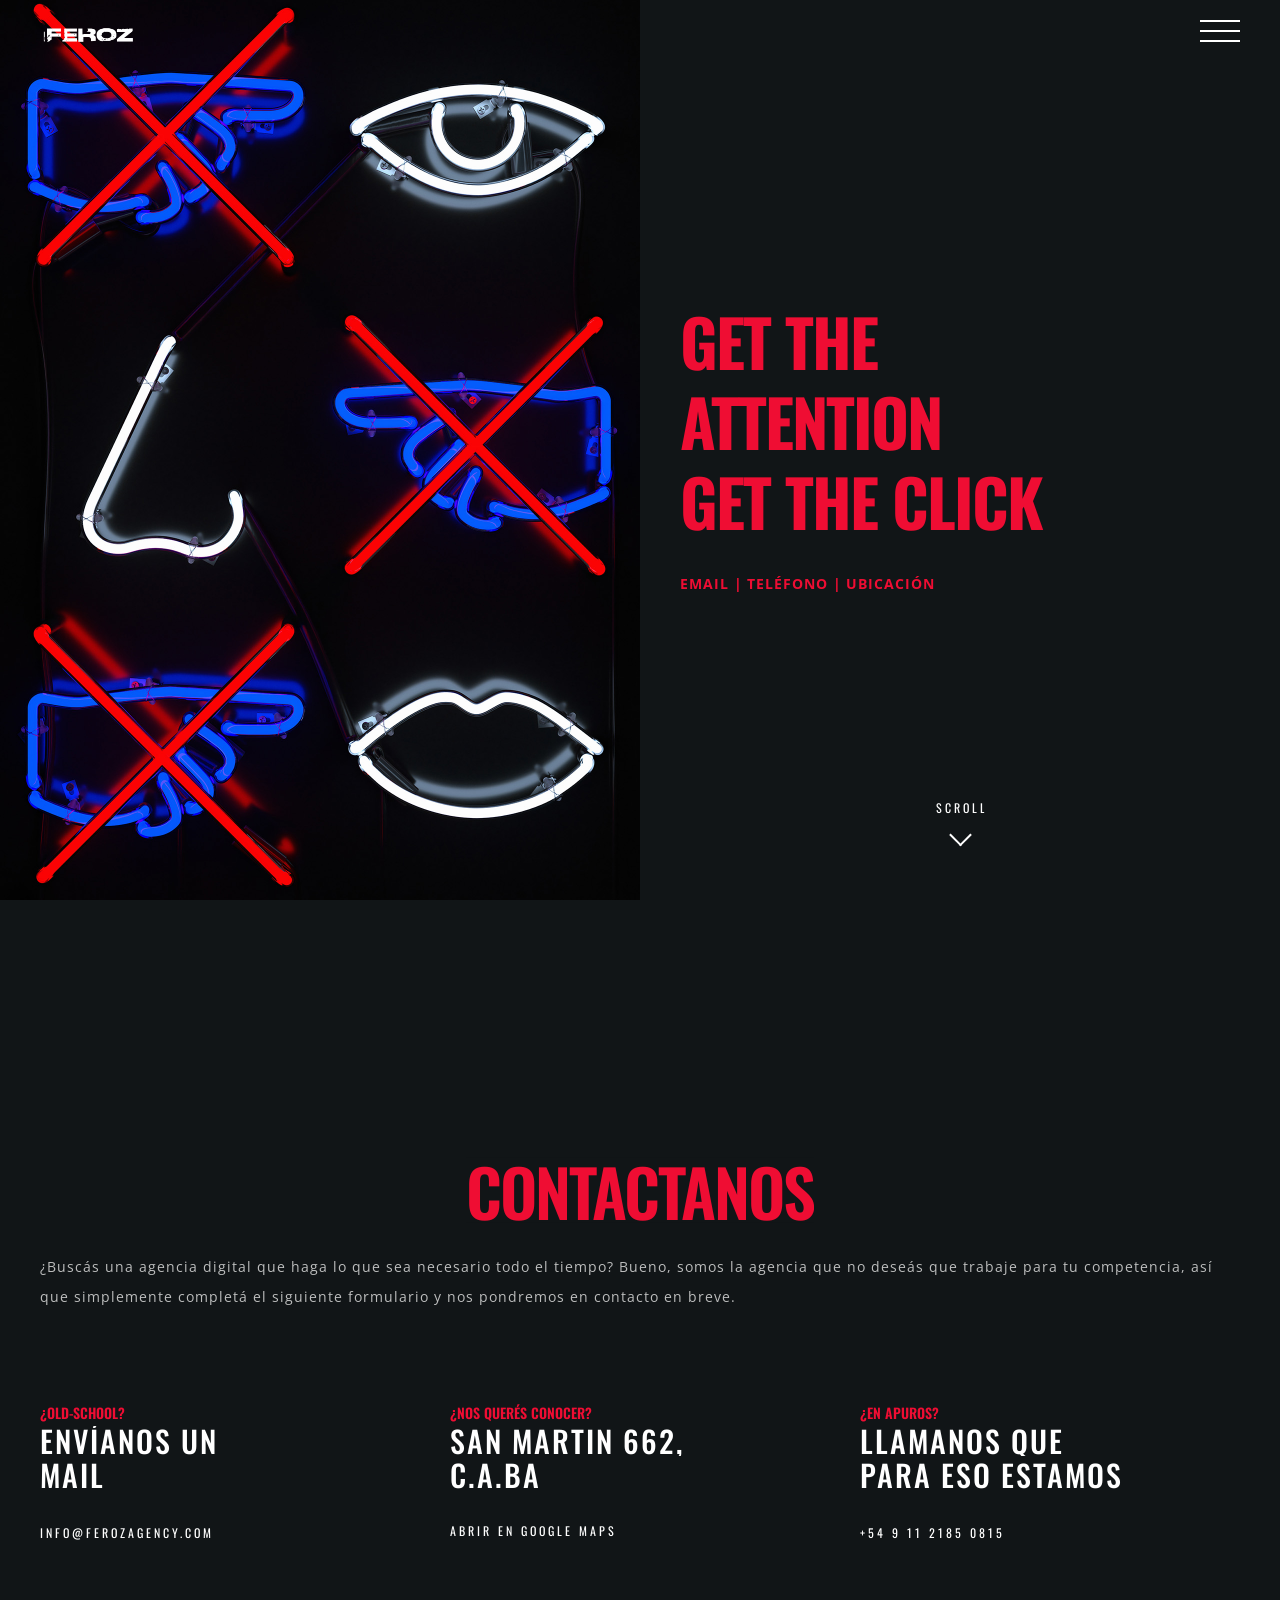
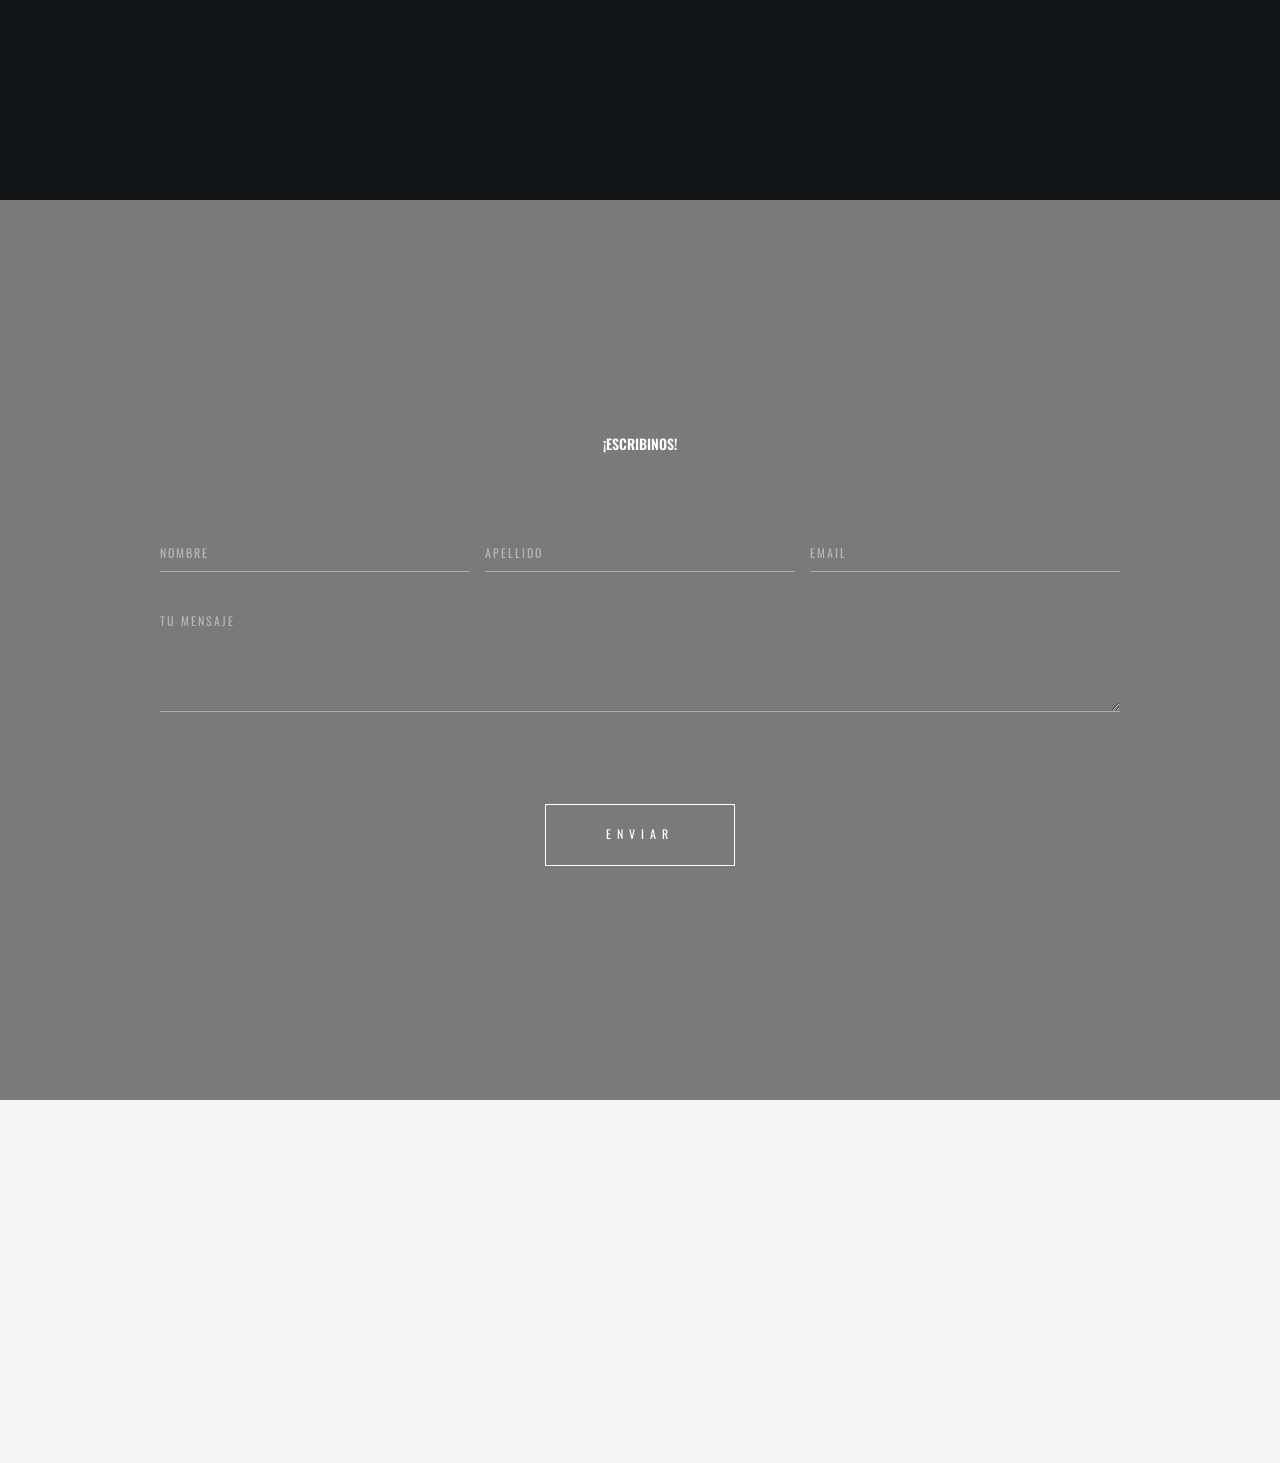
==== contact.html @ 685cf464 "portadas def" ====
<!DOCTYPE html>
<html lang="en">
    <head>
        <meta charset="utf-8">
        <meta name="viewport" content="width=device-width, initial-scale=1">

        <title>Feroz | Contacto</title>

		<!-- fonts -->
		<link href="https://fonts.googleapis.com/css?family=Open+Sans:300,400,500,600,700%7COswald:300,400,500,600,700" rel="stylesheet" type="text/css">
		
		<!-- styles -->	
        <link href="assets/css/plugins.css" rel="stylesheet" type="text/css">
        <link href="assets/css/style.css" rel="stylesheet" type="text/css">
	</head>
	<body class="loader">
		<!-- loading start -->
		<div class="loading">
		    <img class="logo-loading" src="/assets/feroz-blanco.png" alt="logo">
			</div>
			<!-- loading end -->
	    
		<!-- pointer start -->
		<div class="pointer" id="pointer"  >
			<i class="fas fa-long-arrow-alt-right"></i>
			<i class="fas fa-search"></i>
			<i class="fas fa-link"></i>
		</div><!-- pointer end -->
		
		<!-- to-top-btn start -->
		<a class="to-top-btn pointer-small" href="#up">
			  <span class="to-top-arrow"></span>		    
		</a><!-- to-top-btn end -->
	    
	    <!-- header start -->
	    <header class="fixed-header">
		    <!-- header-flex-box start -->
			<div class="header-flex-box">
			    <!-- logo start -->
				<a href="index.html" class="logo pointer-large animsition-link">
					<div class="logo-img-box">
				        <img class="logo-white" src="assets/feroz-blanco.png" alt="logo">
				        <img class="logo-black" src="assets/feroz-negro.png" alt="logo">
			        </div>
		        </a><!-- logo end -->
		        
				<!-- menu-open start -->	
				<div class="menu-open pointer-large">
					<span class="hamburger"></span>
				</div><!-- menu-open end -->
		    </div><!-- header-flex-box end -->
		</header><!-- header end -->
		
		<!-- nav-container start -->	
		<nav class="nav-container dark-bg-1">
			<!-- nav-logo start -->
			<div class="nav-logo">
				<img src="/assets/feroz-blanco.png" alt="logo">
			</div><!-- nav-logo end -->
			
			<!-- menu-close -->
			<div class="menu-close pointer-large"></div>
			
			<!-- dropdown-close-box start -->
			<div class="dropdown-close-box">
				<div class="dropdown-close pointer-large">
					<span></span>
				</div>
			</div><!-- dropdown-close-box end -->
			
		<!-- nav-menu start -->
		<ul class="nav-menu dark-bg-1">
			<!-- nav-box start -->
			<li class="nav-box nav-bg-change  ">
				<!-- le saque dropdown-open -->
				<a href="index.html" class="pointer-large nav-link">
					<span class="nav-btn " data-text="Feroz">Feroz</span>
				</a>
				
			
				
				<div class="nav-bg" style="background-image: url(assets/images/backgrounds/pexels-photo-1806031.jpeg);"></div>
			</li><!-- nav-box end -->
			
			<!-- nav-box start -->
			<li class="nav-box nav-bg-change active">
				<a href="contact.html" class="animsition-link pointer-large nav-link">
					<span class="nav-btn active" data-text="Contacto">Contacto</span>
				</a>
				<div class="nav-bg" style="background-image: url(assets/images/backgrounds/double-exposure-2390185_1920.jpg);"></div>
			</li><!-- nav-box end -->
			
		</ul><!-- nav-menu end -->
		</nav><!-- nav-container end -->
	    
		<!-- animsition-overlay start -->
		<main class="animsition-overlay" data-animsition-overlay="true">
			<!-- page-head start -->
			<section id="up" class="page-head flex-min-height-box dark-bg-1">
				<!-- page-head-bg -->
				<div class="page-head-bg overlay-loading2" style="background-image: url(assets/portadas/portada2.jpg);"></div>
	<!-- flex-min-height-inner start -->
	<div class="flex-min-height-inner">
		<!-- flex-container start -->
		<div class="container top-bottom-padding-120 flex-container response-999">
			<!-- column start -->
			<div class="six-columns six-offset">
				<div class="content-left-margin-40">
					<h2 class="large-title-bold">
					<span class="load-title-fill tr-delay03" data-text="Get the">Get the</span><br>
					<span class="load-title-fill tr-delay04" data-text="attention">attention</span><br>
					<span class="load-title-fill tr-delay05" data-text="get the click">get the click</span>
				</h2>
				<p class="p-style-bold-up text-height-20 d-flex-wrap">
					<span class="load-title-fill tr-delay08" data-text="Email |">Email |</span>
					<span class="load-title-fill tr-delay09" data-text="Teléfono |">Teléfono |</span>
					<span class="load-title-fill tr-delay10" data-text="Ubicación">Ubicación</span>
				</p>
				</div>
			</div><!-- column end -->
		</div><!-- flex-container end -->
	</div><!-- flex-min-height-inner end -->
	
	  			
	  			<!-- scroll-btn start -->
				<a href="#down" class="scroll-btn pointer-large">
					<div class="scroll-arrow-box">
						<span class="scroll-arrow"></span>
					</div>
					<div class="scroll-btn-flip-box">
						<span class="scroll-btn-flip" data-text="Scroll">Scroll</span>
					</div>
				 </a><!-- scroll-btn end -->
			</section><!-- page-head end -->
			
			<!-- flex-min-height-box start -->
			<section id="down" class="dark-bg-1 flex-min-height-box">
				<!-- flex-min-height-inner start -->
				<div class="flex-min-height-inner">
					<!-- container start -->
					<div class="container top-padding-120 bottom-padding-60">
						<div data-animation-container>
							<h2 class="large-title text-center">
								<span data-animation-child class="title-fill" data-animation="title-fill-anim" data-text="Contactanos">Contactanos </span>
							</h2>
							<p data-animation-child class="p-style-small text-color-5 fade-anim-box tr-delay03" data-animation="fade-anim">¿Buscás una agencia digital  que haga lo que sea necesario todo el tiempo? Bueno, somos la agencia que no deseás que trabaje para tu competencia, así que simplemente completá el siguiente formulario y nos pondremos en contacto en breve.</p>
						</div>
						
						<!-- flex-container start -->
						<div class="flex-container top-padding-90 contact-box">
							<!-- column start -->
							<div class="four-columns bottom-padding-60">
								<div data-animation-container class="content-right-margin-20">
									<p data-animation-child class="small-title-oswald red-color overlay-anim-box2" data-animation="overlay-anim2">¿Old-school?</p>
									<p class="title-style text-color-4">
										<span data-animation-child class="overlay-anim-box2 overlay-light-bg-1 tr-delay01" data-animation="overlay-anim2">Envíanos un</span><br>
										<span data-animation-child class="overlay-anim-box2 overlay-light-bg-1 tr-delay02" data-animation="overlay-anim2">mail</span><br>
										<!-- <span data-animation-child class="overlay-anim-box2 overlay-light-bg-1 tr-delay03" data-animation="overlay-anim2">meditation</span> -->
									</p>
									<h6 data-animation-child class="flip-btn-box fade-anim-box tr-delay04" data-animation="fade-anim">
										<a href="#" class="flip-btn pointer-large" data-text="info@ferozagency.com">info@ferozagency.com</a>
									</h6>
									
								</div>
							</div><!-- column end -->
							<!-- column start -->
							<div class="four-columns bottom-padding-60">
								<div data-animation-container class="content-left-right-margin-10">
									<p data-animation-child class="small-title-oswald red-color overlay-anim-box2" data-animation="overlay-anim2">¿Nos querés conocer?</p>
									<h6 class="title-style text-color-4">
										<span data-animation-child class="overlay-anim-box2 overlay-light-bg-1 tr-delay01" data-animation="overlay-anim2">San Martin 662,</span><br>
										<span data-animation-child class="overlay-anim-box2 overlay-light-bg-1 tr-delay02" data-animation="overlay-anim2">C.A.BA</span><br>
										<!-- <span data-animation-child class="overlay-anim-box2 overlay-light-bg-1 tr-delay03" data-animation="overlay-anim2">Victoria 2006</span> -->
									</h6>
									<div data-animation-child class="flip-btn-box fade-anim-box tr-delay04" data-animation="fade-anim">
										<a href="#" class="flip-btn pointer-large" data-text="Abrir en Google Maps">Abrir en Google Maps</a>
									</div>
								</div>
							</div><!-- column end -->
							<!-- column start -->
							<div class="four-columns bottom-padding-60">
								<div data-animation-container class="content-left-margin-20">
									<p data-animation-child class="small-title-oswald red-color overlay-anim-box2" data-animation="overlay-anim2">¿En apuros?</p>
									<p class="title-style text-color-4">
										<span data-animation-child class="overlay-anim-box2 overlay-light-bg-1 tr-delay01" data-animation="overlay-anim2">LLamanos que</span><br>
										<span data-animation-child class="overlay-anim-box2 overlay-light-bg-1 tr-delay02" data-animation="overlay-anim2">para eso estamos</span><br>
										<!-- <span data-animation-child class="overlay-anim-box2 overlay-light-bg-1 tr-delay03" data-animation="overlay-anim2"></span> -->
									</p>
									<h6 data-animation-child class="flip-btn-box fade-anim-box tr-delay04" data-animation="fade-anim">
										<a href="#" class="flip-btn pointer-large" data-text="+54 9 11 2185 0815">+54 9 11 2185 0815</a>
									</h6>
								</div>
							</div><!-- column end -->
						</div><!-- flex-container end -->
					</div><!-- container end -->
				</div><!-- flex-min-height-inner end -->
			</section><!-- flex-min-height-box end -->
			
			<!-- contact-form-box start -->
			<section class="contact-form-box flex-min-height-box" style="background-image:url()">
				<div class="bg-overlay"></div>
				<!-- flex-min-height-inner start -->
				<div class="flex-min-height-inner">
					<!-- container start -->
					<div class="container small top-bottom-padding-120">
						<h4 class="small-title-oswald text-color-4 text-center">¡Escribinos!</h4>
						<!-- flex-container start -->
						<form class="flex-container top-padding-90"  method="POST" data-netlify="true">
							<!-- column start -->
							<div class="four-columns">
								<div class="content-right-margin-10">
		                       		<input type="text" placeholder="Nombre" class="contact-form-control pointer-small" name="Nombre">
							   	</div>
							</div><!-- column end -->
							<!-- column start -->
							<div class="four-columns">
								<div class="content-left-right-margin-5">
		                       		<input type="text" placeholder="Apellido" class="contact-form-control pointer-small"  name="Apellido">
								</div>
							</div><!-- column end -->
							<!-- column start -->
	                        <div class="four-columns">
		                        <div class="content-left-margin-10">
		                       		<input type="email" placeholder="Email" class="contact-form-control pointer-small"  name="Email">
			                    </div>
		                    </div><!-- column end -->
		                    <!-- column start -->
							<div class="twelve-columns">
	                       		<textarea placeholder="Tu mensaje" class="contact-form-control pointer-small"  name="Mensaje"></textarea>
							</div><!-- column end -->
							<!-- column start -->
	                        <div class="twelve-columns text-center top-padding-90">
								<button class="border-btn-box pointer-large">
									<span class="border-btn-inner">
								      	<span class="border-btn" data-text="Enviar">Enviar</span>
								    </span>
								</button>
							</div><!-- column end -->
						</form><!-- flex-container end -->
					</div><!-- container end -->
				</div><!-- flex-min-height-inner end -->
			</section><!-- contact-form-box end -->
		</main><!-- animsition-overlay end -->
		
		<!-- footer start -->
		<footer class="footer dark-bg-1">
			<!-- flex-container start -->
			<div class="flex-container container top-bottom-padding-90">
				<!-- column start -->
				<div class="two-columns bottom-padding-60">
					<div class="content-right-margin-10 footer-center-mobile">
						<img class="footer-logo" src="assets/feroz-blanco.png" alt="logo">
					</div>
				</div><!-- column end -->
				<!-- column start -->
				<div class="three-columns bottom-padding-60">
					<div class="content-left-right-margin-10">
						<ul class="footer-menu text-color-4">
							<li><a class="pointer-large animsition-link small-title-oswald hover-color " href="index.html">Feroz</a></li>
							<!-- <li><a class="pointer-large animsition-link small-title-oswald hover-color" href="about.html">About</a></li>
							<li><a class="pointer-large animsition-link small-title-oswald hover-color" href="services.html">Services</a></li>
							<li><a class="pointer-large animsition-link small-title-oswald hover-color" href="portfolio.html">Portfolio</a></li>
							<li><a class="pointer-large animsition-link small-title-oswald hover-color" href="blog.html">Blog</a></li> -->
							<li><a class="pointer-large animsition-link small-title-oswald hover-color active" href="contact.html">Contacto</a></li>
							<!-- <li><a class="pointer-large animsition-link small-title-oswald hover-color " href="services.html">Servicios</a></li> -->
						</ul>
					</div>
				</div><!-- column end -->
				<!-- column start -->
				<div class="four-columns bottom-padding-60">
					<div class="content-left-right-margin-10 footer-center-mobile">
						<ul class="footer-information text-color-4">
							<li><i class="far fa-envelope"></i><a href="#" class="xsmall-title-oswald">info@ferozagency.com</a></li>
							<li><i class="fas fa-mobile-alt"></i><a href="#" class="xsmall-title-oswald">+54 911 2185 0815</a></li>
							<li><i class="fas fa-map-marker-alt"></i><a href="#" class="xsmall-title-oswald text-height-17">San Martín 662,<br><span>Buenos Aires, Argentina.</span></a></li>
						</ul>
					</div>
				</div><!-- column end -->
				<!-- column start -->
				<div class="three-columns bottom-padding-60">
					<div class="content-left-margin-10">
						<ul class="footer-social">
							<li>
								<div class="flip-btn-box">
									<a href="#" class="flip-btn pointer-small" data-text="Instagram">Instagram</a>
								</div>
							</li>
							<li>
								<div class="flip-btn-box">
									<a href="#" class="flip-btn pointer-small" data-text="Linkedin">Linkedin</a>
								</div>
							</li>
							
						</ul>
					</div>
				</div><!-- column end -->
				<!-- column start -->
				<div class="twelve-columns">
					<p class="p-letter-style text-color-4 footer-copyright">&copy;  Copyright 2020 | Feroz Agency | Todos los derechos reservados</p>
				</div><!-- column end -->
			</div><!-- flex-container end -->
		</footer><!-- footer end -->
		
		
		<!-- scripts --> 
        <script src="assets/js/plugins.js"></script> 
        <script src="assets/js/main.js"></script>
	</body>
</html>
---- assets/css/style.css ----
/********************************************************
	
  1. Basics
    1.1. Helpers
    1.2. Custom grid
    1.3. Forms
  2. Custom mouse cursor
  3. Animsition preloader
    3.1. Animsition-overlay
    3.2. Loading animation
    3.3. Add class after preloader
  4. Header
    4.1. Header logo
    4.2. Header menu-open
    4.3. MidnightHeader
    4.4. Headroom
  5. Navigation
    5.1. Navigation logo
    5.2. Navigation close icon
    5.3. Navigation menu
    5.4. Navigation links
    5.5. Navigation backgrounds
    5.6. Navigation backgrounds overlay
    5.7. Drop down menu
    5.8. Drop down close
  6. Colors
    6.1. Bg colors
    6.2. Text colors
  7. Typography
  8. Buttons
    8.1. To top button
    8.2. Border button
    8.3. Flip button
    8.4. Arrow button
    8.5. Scroll button
    8.6. Overlay Button
  9. Animations
    9.1. Loading animations
      9.1.1. Loading overlay animation #1
      9.1.2. Loading overlay animation #2
      9.1.3. Loading fade animation
      9.1.4. Loading title fill animation
    9.2. Scroll animations
      9.2.1. Scroll overlay animation #1
      9.2.2. Scroll overlay animation #2
      9.2.3. Scroll fade animation
      9.2.4. Scroll title fill animation
  10. Hovers
  11. Footer
  12. Magnific popup
    12.1. Popup arrows
    12.2. Popup counter 
    12.3. Popup close
  13. Min-height flex center (IE11-fix)
  14. Page-head
  15. Swiper slider
    15.1. Home slider
      15.1.1. Home slider title fill effect
      15.1.2. Home slider overlay effect
      15.1.3. Home slider overlay #2 effect
      15.1.4. Home slider fade effect
    15.2. Testimonials slider
    15.3. About slider
    15.4. Swiper pagination
      15.4.1. Home slider pagination
      15.4.2. Testimonials slider pagination
      15.4.3. Portfolio full screen slider pagination
    15.5. Swiper arrows
      15.5.1. Home slider arrows
      15.5.2. About slider arrows
      15.5.3. Portfolio full screen slider arrows
      15.5.4. Portfolio slider arrows
      15.5.5. Portfolio columns slider arrows
      15.5.6. Fullscreen home slider arrows
    15.6. Portfolio full screen slider
      15.6.1. Portfolio slider overlay animations
      15.6.2. Portfolio slider fade animations
    15.7. Portfolio slider
    15.8. Portfolio columns slider
      15.8.1. Portfolio columns slider hover effects
    15.9. Fullscreen home slider
  16. List dots
  17. Services
  18. Progress bar
  19. Portfolio
  20. Project
  21. About
    21.1. Team
  22. Our clients
  23. Video content
  24. Blog
    24.1. Sidebar
      24.1.1. Search form
      24.1.2. Categories
      24.1.3. Recent-posts
      24.1.4. Tegs
      24.1.5. Widget-instagram
    24.2. Single post
      24.2.1. Post autor
      24.2.2. Post comments
      24.2.3. Comment form
  25. Contact
    25.1. Contact form
  26. Video background
  27. Portfolio grid
    27.1. isotope buttons
    27.2. Isotope item
    27.3. Isotope hover
  28. Typewriter home
  29. Particles home
  30. Price table
    30.1. Price button

********************************************************/

/*--------------------------------------------------------------
1. Basics
--------------------------------------------------------------*/
::-moz-selection {
  background: none;
  color: #ef0d33;
}

::selection {
  background: none;
  color: #ef0d33;
}

html {
	padding: 0;
	margin: 0;
}

body {
  	font-size: 14px;
  	-webkit-font-smoothing: antialiased;
  		-moz-osx-font-smoothing: grayscale;
  	font-family: "Oswald", sans-serif;
  	color: #262626;
  	font-weight: 400;
 	margin: 0; 
}

blockquote,
ul, 
ol {
	margin: 0px;
	padding: 0;
}

ul li, 
ol li {
	margin-bottom: 0px;
}

li {
	list-style: none;
}

img {
	vertical-align: middle;
	max-width: 100%;
	border-style: none;
	width: 100%;
}

a, 
i {
	border: none;
}

button {
	padding: 0;
}

button, 
input, 
select, 
textarea {
	font-size: 14px;
	line-height: 1.75;
	font-family: 'Oswald', sans-serif;
}

a:hover {
	text-decoration: none;
}

button,
button:focus,
button:hover {
	background: none;
	border: none;
}

a:focus,
button:focus {
	outline: none;
}

p {
	margin: 30px 0 0 0;
	font-family: 'Open Sans', sans-serif;
}

a {
	font-family: 'Oswald', sans-serif;
	text-decoration: none;
	color: inherit;
}

table {
	border-collapse: collapse;
	border-spacing: 0px;
}

td,
th {
	padding: 5px;
	border: 1px solid black;
	text-align: center;
}

code, pre {
	padding: 10px;
	padding-bottom: 0;
	border-left: 3px solid #6FBF71;
	border-bottom: 1px solid transparent;
	overflow-x: scroll;
}

pre {
	display: block;	
	word-break: break-all;
	word-wrap: break-word;
}

pre code { 
	white-space: pre-wrap; 
}

h1, 
h2, 
h3, 
h4, 
h5, 
h6 {
	font-family: 'Oswald', sans-serif;
	margin: 0;
  	line-height: 1.3;
}

h1,
h2,
h3 {
  	font-weight: 700; 
}

h4,
h5 {
  	font-weight: 600; 
}

h6 {
  	font-weight: 500; 
}

h1 {
  	font-size: 42px; 
}

h2 {
  	font-size: 30px; 
}

h3 {
  	font-size: 26px; 
}

h4 {
  	font-size: 22px; 
}

h5 {
  	font-size: 18px; 
}

h6 {
  	font-size: 14px; 
}

@media only screen and (max-width: 999px) {
	
  	h1 {
    	font-size: 38px; 
    }

	h2 {
    	font-size: 28px; 
    }

	h3 {
    	font-size: 24px; 
   	} 
    
}

@media only screen and (max-width: 767px) {
	
  	h1 {
    	font-size: 36px; 
    }

	h2 {
    	font-size: 26px; 
    }

	h3 {
    	font-size: 24px; 
    } 
    
}

@media only screen and (max-width: 549px) {
	
  	h1 {
    	font-size: 34px; 
   	}
   	 
}

/* 1.1. Helpers */
.rel-pos {
	position: relative;
}

.d-block {
	display: block;
}

.d-flex {
	display: -webkit-box;
		display: -ms-flexbox;
			display: flex;
}

.d-flex-wrap {
	display: -webkit-box;
		display: -ms-flexbox;
			display: flex;
	-ms-flex-flow: wrap;
	    flex-flow: wrap;
}

.flex-center {
	-webkit-box-align: center;
	    -ms-flex-align: center;
	        align-items: center;
	-webkit-box-pack: center;
	    -ms-flex-pack: center;
	        justify-content: center;
}

.top-bottom-padding-120 {
	padding-top: 120px;
	padding-bottom: 120px;
}

.top-padding-120 {
	padding-top: 120px;
}

.bottom-padding-120 {
	padding-bottom: 120px;
}

.top-bottom-padding-90 {
	padding-top: 90px;
	padding-bottom: 90px;
}

.top-padding-90 {
	padding-top: 90px;
}

.bottom-padding-90 {
	padding-bottom: 90px;
}

.top-bottom-padding-60 {
	padding-top: 60px;
	padding-bottom: 60px;
}

.top-padding-60 {
	padding-top: 60px;
}

.bottom-padding-60 {
	padding-bottom: 60px;
}

.top-bottom-padding-50 {
	padding-top: 50px;
	padding-bottom: 50px;
}

.top-padding-50 {
	padding-top: 50px;
}

.bottom-padding-50 {
	padding-bottom: 50px;
}

.top-bottom-padding-40 {
	padding-top: 40px;
	padding-bottom: 40px;
}

.top-padding-40 {
	padding-top: 40px;
}

.bottom-padding-40 {
	padding-bottom: 40px;
}

.top-bottom-padding-30 {
	padding-top: 30px;
	padding-bottom: 30px;
}

.top-padding-30 {
	padding-top: 30px;
}

.bottom-padding-30 {
	padding-bottom: 30px;
}

.top-bottom-padding-20 {
	padding-top: 20px;
	padding-bottom: 20px;
}

.top-padding-20 {
	padding-top: 20px;
}

.bottom-padding-20 {
	padding-bottom: 20px;
}

.top-bottom-padding-15 {
	padding-top: 15px;
	padding-bottom: 15px;
}

.top-padding-15 {
	padding-top: 15px;
}

.bottom-padding-15 {
	padding-bottom: 15px;
}

.top-bottom-padding-10 {
	padding-top: 10px;
	padding-bottom: 10px;
}

.top-padding-10 {
	padding-top: 10px;
}

.bottom-padding-10 {
	padding-bottom: 10px;
}

.top-bottom-padding-5 {
	padding-top: 5px;
	padding-bottom: 5px;
}

.top-padding-5 {
	padding-top: 5px;
}

.bottom-padding-5 {
	padding-bottom: 5px;
}

.top-bottom-margin-30 {
	margin-top: 30px;
	margin-bottom: 30px;
}

.bottom-margin-30 {
	margin-bottom: 30px;
}

.top-margin-30 {
	margin-top: 30px;
}

.top-bottom-margin-25 {
	margin-top: 25px;
	margin-bottom: 25px;
}

.bottom-margin-25 {
	margin-bottom: 25px;
}

.top-margin-25 {
	margin-top: 25px;
}

.top-bottom-margin-20 {
	margin-top: 20px;
	margin-bottom: 20px;
}

.bottom-margin-20 {
	margin-bottom: 20px;
}

.top-margin-20 {
	margin-top: 20px;
}

.top-bottom-margin-15 {
	margin-top: 15px;
	margin-bottom: 15px;
}

.bottom-margin-15 {
	margin-bottom: 15px;
}

.top-margin-15 {
	margin-top: 15px;
}

.top-bottom-margin-10 {
	margin-top: 10px;
	margin-bottom: 10px;
}

.bottom-margin-10 {
	margin-bottom: 10px;
}

.top-margin-10 {
	margin-top: 10px;
}

.top-bottom-margin-5 {
	margin-top: 5px;
	margin-bottom: 5px;
}

.bottom-margin-5 {
	margin-bottom: 5px;
}

.top-margin-5 {
	margin-top: 5px;
}

.content-left-right-margin-50 {
	margin-left: 50px;
	margin-right: 50px;
}

.content-right-margin-50 {
	margin-right: 50px;
}

.content-left-margin-50 {
	margin-left: 50px;
}

.content-left-right-margin-45 {
	margin-left: 45px;
	margin-right: 45px;
}

.content-right-margin-45 {
	margin-right: 45px;
}

.content-left-margin-45 {
	margin-left: 45px;
}

.content-left-right-margin-40 {
	margin-left: 40px;
	margin-right: 40px;
}

.content-right-margin-40 {
	margin-right: 40px;
}

.content-left-margin-40 {
	margin-left: 40px;
}

.content-left-right-margin-35 {
	margin-left: 35px;
	margin-right: 35px;
}

.content-right-margin-35 {
	margin-right: 35px;
}

.content-left-margin-35 {
	margin-left: 35px;
}

.content-left-right-margin-30 {
	margin-left: 30px;
	margin-right: 30px;
}

.content-right-margin-30 {
	margin-right: 30px;
}

.content-left-margin-30 {
	margin-left: 30px;
}

.content-left-right-margin-25 {
	margin-left: 25px;
	margin-right: 25px;
}

.content-right-margin-25 {
	margin-right: 25px;
}

.content-left-margin-25 {
	margin-left: 25px;
}

.content-left-right-margin-20 {
	margin-left: 20px;
	margin-right: 20px;
}

.content-right-margin-20 {
	margin-right: 20px;
}

.content-left-margin-20 {
	margin-left: 20px;
}

.content-left-right-margin-15 {
	margin-left: 15px;
	margin-right: 15px;
}

.content-right-margin-15 {
	margin-right: 15px;
}

.content-left-margin-15 {
	margin-left: 15px;
}

.content-left-right-margin-10 {
	margin-left: 10px;
	margin-right: 10px;
}

.content-right-margin-10 {
	margin-right: 10px;
}

.content-left-margin-10 {
	margin-left: 10px;
}

.content-left-right-margin-5 {
	margin-left: 5px;
	margin-right: 5px;
}

.content-right-margin-5 {
	margin-right: 5px;
}

.content-left-margin-5 {
	margin-left: 5px;
}

.content-padding-l-r-20 {
	padding-left: 20px;
	padding-right: 20px;
}

.content-padding-bottom-20 {
	padding-bottom: 20px;
}

@media only screen and (max-width: 999px) {
	
	.response-999 .content-left-right-margin-50,
	.response-999 .content-left-right-margin-45,
	.response-999 .content-left-right-margin-40,
	.response-999 .content-left-right-margin-35,
	.response-999 .content-left-right-margin-30,
	.response-999 .content-left-right-margin-25,
	.response-999 .content-left-right-margin-20,
	.response-999 .content-left-right-margin-15,
	.response-999 .content-left-right-margin-10,
	.response-999 .content-left-right-margin-5 {
		margin-left: 0;
		margin-right: 0;
	}
	
	.response-999 .content-right-margin-50,
	.response-999 .content-right-margin-45,
	.response-999 .content-right-margin-40,
	.response-999 .content-right-margin-35,
	.response-999 .content-right-margin-30,
	.response-999 .content-right-margin-25,
	.response-999 .content-right-margin-20,
	.response-999 .content-right-margin-15,
	.response-999 .content-right-margin-10,
	.response-999 .content-right-margin-5 {
		margin-right: 0;
	}
	
	.response-999 .content-left-margin-50,
	.response-999 .content-left-margin-45,
	.response-999 .content-left-margin-40,
	.response-999 .content-left-margin-35,
	.response-999 .content-left-margin-30,
	.response-999 .content-left-margin-25,
	.response-999 .content-left-margin-20,
	.response-999 .content-left-margin-15,
	.response-999 .content-left-margin-10,
	.response-999 .content-left-margin-5 {
		margin-left: 0;
	}
	
}

@media only screen and (max-width: 767px) {
	
	.content-left-right-margin-50,
	.content-left-right-margin-45,
	.content-left-right-margin-40,
	.content-left-right-margin-35,
	.content-left-right-margin-30,
	.content-left-right-margin-25,
	.content-left-right-margin-20,
	.content-left-right-margin-15,
	.content-left-right-margin-10,
	.content-left-right-margin-5 {
		margin-left: 0;
		margin-right: 0;
	}
	
	.content-right-margin-50,
	.content-right-margin-45,
	.content-right-margin-40,
	.content-right-margin-35,
	.content-right-margin-30,
	.content-right-margin-25,
	.content-right-margin-20,
	.content-right-margin-15,
	.content-right-margin-10,
	.content-right-margin-5 {
		margin-right: 0;
	}
	
	.content-left-margin-50,
	.content-left-margin-45,
	.content-left-margin-40,
	.content-left-margin-35,
	.content-left-margin-30,
	.content-left-margin-25,
	.content-left-margin-20,
	.content-left-margin-15,
	.content-left-margin-10,
	.content-left-margin-5 {
		margin-left: 0;
	}
	
	.response-549 .content-left-right-margin-50 {
		margin-left: 50px;
		margin-right: 50px;
	}
	
	.response-549 .content-right-margin-50 {
		margin-right: 50px;
	}
	
	.response-549 .content-left-margin-50 {
		margin-left: 50px;
	}
	
	.response-549 .content-left-right-margin-45 {
		margin-left: 45px;
		margin-right: 45px;
	}
	
	.response-549 .content-right-margin-45 {
		margin-right: 45px;
	}
	
	.response-549 .content-left-margin-45 {
		margin-left: 45px;
	}
	
	.response-549 .content-left-right-margin-40 {
		margin-left: 40px;
		margin-right: 40px;
	}
	
	.response-549 .content-right-margin-40 {
		margin-right: 40px;
	}
	
	.response-549 .content-left-margin-40 {
		margin-left: 40px;
	}
	
	.response-549 .content-left-right-margin-35 {
		margin-left: 35px;
		margin-right: 35px;
	}
	
	.response-549 .content-right-margin-35 {
		margin-right: 35px;
	}
	
	.response-549 .content-left-margin-35 {
		margin-left: 35px;
	}
	
	.response-549 .content-left-right-margin-30 {
		margin-left: 30px;
		margin-right: 30px;
	}
	
	.response-549 .content-right-margin-30 {
		margin-right: 30px;
	}
	
	.response-549 .content-left-margin-30 {
		margin-left: 30px;
	}
	
	.response-549 .content-left-right-margin-25 {
		margin-left: 25px;
		margin-right: 25px;
	}
	
	.response-549 .content-right-margin-25 {
		margin-right: 25px;
	}
	
	.response-549 .content-left-margin-25 {
		margin-left: 25px;
	}
	
	.response-549 .content-left-right-margin-20 {
		margin-left: 20px;
		margin-right: 20px;
	}
	
	.response-549 .content-right-margin-20 {
		margin-right: 20px;
	}
	
	.response-549 .content-left-margin-20 {
		margin-left: 20px;
	}
	
	.response-549 .content-left-right-margin-15 {
		margin-left: 15px;
		margin-right: 15px;
	}
	
	.response-549 .content-right-margin-15 {
		margin-right: 15px;
	}
	
	.response-549 .content-left-margin-15 {
		margin-left: 15px;
	}
	
	.response-549 .content-left-right-margin-10 {
		margin-left: 10px;
		margin-right: 10px;
	}
	
	.response-549 .content-right-margin-10 {
		margin-right: 10px;
	}
	
	.response-549 .content-left-margin-10 {
		margin-left: 10px;
	}
	
	.response-549 .content-left-right-margin-5 {
		margin-left: 5px;
		margin-right: 5px;
	}
	
	.response-549 .content-right-margin-5 {
		margin-right: 5px;
	}
	
	.response-549 .content-left-margin-5 {
		margin-left: 5px;
	}
	
}

@media only screen and (max-width: 549px) {

	.response-549 .content-left-right-margin-50,
	.response-549 .content-left-right-margin-45,
	.response-549 .content-left-right-margin-40,
	.response-549 .content-left-right-margin-35,
	.response-549 .content-left-right-margin-30,
	.response-549 .content-left-right-margin-25,
	.response-549 .content-left-right-margin-20,
	.response-549 .content-left-right-margin-15,
	.response-549 .content-left-right-margin-10,
	.response-549 .content-left-right-margin-5 {
		margin-left: 0;
		margin-right: 0;
	}
	
	.response-549 .content-right-margin-50,
	.response-549 .content-right-margin-45,
	.response-549 .content-right-margin-40,
	.response-549 .content-right-margin-35,
	.response-549 .content-right-margin-30,
	.response-549 .content-right-margin-25,
	.response-549 .content-right-margin-20,
	.response-549 .content-right-margin-15,
	.response-549 .content-right-margin-10,
	.response-549 .content-right-margin-5 {
		margin-right: 0;
	}
	
	.response-549 .content-left-margin-50,
	.response-549 .content-left-margin-45,
	.response-549 .content-left-margin-40,
	.response-549 .content-left-margin-35,
	.response-549 .content-left-margin-30,
	.response-549 .content-left-margin-25,
	.response-549 .content-left-margin-20,
	.response-549 .content-left-margin-15,
	.response-549 .content-left-margin-10,
	.response-549 .content-left-margin-5 {
		margin-left: 0;
	}
	
	.content-padding-l-r-20 {
		padding-left: 10px;
		padding-right: 10px;
	}
	
}

/* 1.2. Custom grid */
.container {
	max-width: 1350px;
	width: calc(100% - 80px);
	margin-left: auto;
	margin-right: auto;
	height: auto;
	position: relative;
}

.container.full {
	max-width: 100%;
}

.container.small {
	max-width: 960px;
}

.flex-container {
	display: -webkit-box;
		display: -ms-flexbox;
			display: flex;
	-ms-flex-flow: wrap;
	    flex-flow: wrap;
}

.flex-container.reverse {
	-webkit-box-orient: vertical;
		-webkit-box-direction: reverse;
	    	-ms-flex-flow: wrap-reverse;
	        	flex-flow: wrap-reverse;
}

.one-column,
.two-columns,
.three-columns,
.four-columns,
.five-columns,
.six-columns,
.seven-columns,
.eight-columns,
.nine-columns,
.ten-columns,
.eleven-columns,
.twelve-columns {
	-webkit-box-sizing: border-box;
	    box-sizing: border-box;
	position: relative;
	z-index: 1;    
}

.one-column {
	-ms-flex-preferred-size: 8.33%;
	    flex-basis: 8.33%;
}

.two-columns {
	-ms-flex-preferred-size: 16.66%;
	    flex-basis: 16.66%;
}

.three-columns {
	-ms-flex-preferred-size: 25%;
	    flex-basis: 25%;
}

.four-columns {
	-ms-flex-preferred-size: 33.33%;
	    flex-basis: 33.33%;
}

.five-columns {
	-ms-flex-preferred-size: 41.66%;
	    flex-basis: 41.66%;
}

.six-columns {
	-ms-flex-preferred-size: 50%;
	    flex-basis: 50%;
}

.seven-columns {
	-ms-flex-preferred-size: 58.33%;
	    flex-basis: 58.33%;
}

.eight-columns {
	-ms-flex-preferred-size: 66.66%;
	    flex-basis: 66.66%;
}

.nine-columns {
	-ms-flex-preferred-size: 75%;
	    flex-basis: 75%;
}

.ten-columns {
	-ms-flex-preferred-size: 83.33%;
	    flex-basis: 83.33%;
}

.eleven-columns {
	-ms-flex-preferred-size: 91.66%;
	    flex-basis: 91.66%;
}

.twelve-columns {
	-ms-flex-preferred-size: 100%;
	    flex-basis: 100%;
}

.one-offset {
	margin-left: 8.33%;
}

.two-offset {
	margin-left: 16.66%;
}

.three-offset {
	margin-left: 25%;
}

.four-offset {
	margin-left: 33.33%;
}

.five-offset {
	margin-left: 41.66%;
}

.six-offset {
	margin-left: 50%;
}

.seven-offset {
	margin-left: 58.33%;
}

.eight-offset {
	margin-left: 66.66%;
}

.nine-offset {
	margin-left: 75%;
}

.ten-offset {
	margin-left: 83.33%;
}

.eleven-offset {
	margin-left: 91.66%;
}

@media only screen and (max-width: 999px) {
	
	.container {
		width: calc(100% - 40px);
	}
	
	.response-999 .one-column,
	.response-999 .two-columns,
	.response-999 .three-columns,
	.response-999 .four-columns,
	.response-999 .five-columns,
	.response-999 .six-columns,
	.response-999 .seven-columns,
	.response-999 .eight-columns,
	.response-999 .nine-columns,
	.response-999 .ten-columns,
	.response-999 .eleven-columns,
	.response-999 .twelve-columns {
		-ms-flex-preferred-size: 100%;
		    flex-basis: 100%;
	}
	
	.response-999 .one-offset,
	.response-999 .two-offset,
	.response-999 .three-offset,
	.response-999 .four-offset,
	.response-999 .five-offset,
	.response-999 .six-offset,
	.response-999 .seven-offset,
	.response-999 .eight-offset,
	.response-999 .nine-offset,
	.response-999 .ten-offset,
	.response-999 .eleven-offset {
		margin-left: 0;
	}
	
}

@media only screen and (max-width: 767px) {
	
	.one-column,
	.two-columns,
	.three-columns,
	.four-columns,
	.five-columns,
	.six-columns,
	.seven-columns,
	.eight-columns,
	.nine-columns,
	.ten-columns,
	.eleven-columns,
	.twelve-columns {
		-ms-flex-preferred-size: 100%;
		    flex-basis: 100%;
	}
	
	.one-offset,
	.two-offset,
	.three-offset,
	.four-offset,
	.five-offset,
	.six-offset,
	.seven-offset,
	.eight-offset,
	.nine-offset,
	.ten-offset,
	.eleven-offset {
		margin-left: 0;
	}
	
	.response-549 .one-column {
		-ms-flex-preferred-size: 8.33%;
		    flex-basis: 8.33%;
	}
	
	.response-549 .two-columns {
		-ms-flex-preferred-size: 16.66%;
		    flex-basis: 16.66%;
	}
	
	.response-549 .three-columns {
		-ms-flex-preferred-size: 25%;
		    flex-basis: 25%;
	}
	
	.response-549 .four-columns {
		-ms-flex-preferred-size: 33.33%;
		    flex-basis: 33.33%;
	}
	
	.response-549 .five-columns {
		-ms-flex-preferred-size: 41.66%;
		    flex-basis: 41.66%;
	}
	
	.response-549 .six-columns {
		-ms-flex-preferred-size: 50%;
		    flex-basis: 50%;
	}
	
	.response-549 .seven-columns {
		-ms-flex-preferred-size: 58.33%;
		    flex-basis: 58.33%;
	}
	
	.response-549 .eight-columns {
		-ms-flex-preferred-size: 66.66%;
		    flex-basis: 66.66%;
	}
	
	.response-549 .nine-columns {
		-ms-flex-preferred-size: 75%;
		    flex-basis: 75%;
	}
	
	.response-549 .ten-columns {
		-ms-flex-preferred-size: 83.33%;
		    flex-basis: 83.33%;
	}
	
	.response-549 .eleven-columns {
		-ms-flex-preferred-size: 91.66%;
		    flex-basis: 91.66%;
	}
	
	.response-549 .twelve-columns {
		-ms-flex-preferred-size: 100%;
		    flex-basis: 100%;
	}
	
	.response-549 .one-offset {
		margin-left: 8.33%;
	}
	
	.response-549 .two-offset {
		margin-left: 16.66%;
	}
	
	.response-549 .three-offset {
		margin-left: 25%;
	}
	
	.response-549 .four-offset {
		margin-left: 33.33%;
	}
	
	.response-549 .five-offset {
		margin-left: 41.66%;
	}
	
	.response-549 .six-offset {
		margin-left: 50%;
	}
	
	.response-549 .seven-offset {
		margin-left: 58.33%;
	}
	
	.response-549 .eight-offset {
		margin-left: 66.66%;
	}
	
	.response-549 .nine-offset {
		margin-left: 75%;
	}
	
	.response-549 .ten-offset {
		margin-left: 83.33%;
	}
	
	.response-549 .eleven-offset {
		margin-left: 91.66%;
	}
	
}

@media only screen and (max-width: 549px) {
	
	.container {
		width: calc(100% - 20px);
	}
	
	.response-549 .one-column,
	.response-549 .two-columns,
	.response-549 .three-columns,
	.response-549 .four-columns,
	.response-549 .five-columns,
	.response-549 .six-columns,
	.response-549 .seven-columns,
	.response-549 .eight-columns,
	.response-549 .nine-columns,
	.response-549 .ten-columns,
	.response-549 .eleven-columns,
	.response-549 .twelve-columns {
		-ms-flex-preferred-size: 100%;
		    flex-basis: 100%;
	}
	
	.response-549 .one-offset,
	.response-549 .two-offset,
	.response-549 .three-offset,
	.response-549 .four-offset,
	.response-549 .five-offset,
	.response-549 .six-offset,
	.response-549 .seven-offset,
	.response-549 .eight-offset,
	.response-549 .nine-offset,
	.response-549 .ten-offset,
	.response-549 .eleven-offset {
		margin-left: 0;
	}
	
}

/* 1.3. Forms */
textarea{
	background: none;
	resize:vertical;
	-webkit-box-sizing: border-box;
		-moz-box-sizing: border-box;
			-ms-box-sizing: border-box;
				box-sizing: border-box;
}

input[type="text"],
input[type="password"],
input[type="datetime"],
input[type="datetime-local"],
input[type="date"],
input[type="month"],
input[type="time"],
input[type="week"],
input[type="number"],
input[type="email"],
input[type="url"],
input[type="search"],
input[type="tel"],
input[type="color"] {
	vertical-align:middle;
	outline: none;
	background: none;
}

textarea:focus,
input[type="text"]:focus,
input[type="password"]:focus,
input[type="datetime"]:focus,
input[type="datetime-local"]:focus,
input[type="date"]:focus,
input[type="month"]:focus,
input[type="time"]:focus,
input[type="week"]:focus,
input[type="number"]:focus,
input[type="email"]:focus,
input[type="url"]:focus,
input[type="search"]:focus,
input[type="tel"]:focus,
input[type="color"]:focus {
	outline: none;
}

input[type="submit"] {
	text-decoration: none;
	border:none;
	background: none;
	outline: none;
}

input[type="submit"]:hover {
	background: none;
	outline: none;
}

::-webkit-input-placeholder {
	font-family: 'Oswald', sans-serif;
   	text-transform: uppercase;
   	font-size: 12px;
   	font-weight: 400;
   	letter-spacing: 2px;
   	opacity:  1;
   	color: #b6b7b8;
}

:-moz-placeholder {
	font-family: 'Oswald', sans-serif;
   	text-transform: uppercase;
   	font-size: 12px;
   	font-weight: 400;
   	letter-spacing: 2px;
   	opacity:  1;
   	color: #b6b7b8;
}

::-moz-placeholder {
	font-family: 'Oswald', sans-serif;
   	text-transform: uppercase;
   	font-size: 12px;
   	font-weight: 400;
   	letter-spacing: 2px;
   	opacity:  1;
   	color: #b6b7b8;
}

:-ms-input-placeholder {
	font-family: 'Oswald', sans-serif;
   	text-transform: uppercase;
   	font-size: 12px;
   	font-weight: 400;
   	letter-spacing: 2px;
   	opacity:  1;
   	color: #b6b7b8;
}

::-ms-input-placeholder {
	font-family: 'Oswald', sans-serif;
   	text-transform: uppercase;
   	font-size: 12px;
   	font-weight: 400;
   	letter-spacing: 2px;
   	opacity:  1;
   	color: #b6b7b8;
}

::placeholder { 
   	font-family: 'Oswald', sans-serif;
   	text-transform: uppercase;
   	font-size: 12px;
   	font-weight: 400;
   	letter-spacing: 2px;
   	opacity:  1;
   	color: #b6b7b8;
}

/*--------------------------------------------------------------
2. Custom mouse cursor
--------------------------------------------------------------*/
* {
	cursor: none;
}

.pointer {
	position: fixed;
	top: 50%;
	left: -100px;
	-webkit-transform: translate(-50%, -50%);
	    -ms-transform: translate(-50%, -50%);
	        transform: translate(-50%, -50%);
	width: 10px;
	height: 10px;
	pointer-events: none;
	-webkit-box-sizing: border-box;
	    box-sizing: border-box;
	z-index: 9999;
	-webkit-transition-property: width, height, background;
		-o-transition-property: width, height, background;
			transition-property: width, height, background;
	-webkit-transition-duration: .5s;
	    -o-transition-duration: .5s;
	        transition-duration: .5s;
	-webkit-transition-timing-function: cubic-bezier(.2, .96, .34, 1);
	    -o-transition-timing-function: cubic-bezier(.2, .96, .34, 1);
	        transition-timing-function: cubic-bezier(.2, .96, .34, 1);
	border-radius: 50%;
	background: #ef0d33;
	overflow: hidden;
}

body.out .pointer {
	width: 0;
	height: 0;
}

.pointer.large {
	width: 65px;
	height: 65px;
	background: rgba(239,13,51,.15);
	-webkit-box-shadow: 0 0 30px rgba(239,13,51, 0.8);
	    box-shadow: 0 0 30px rgba(239,13,51, 0.8);
}

.pointer.small {
	width: 25px;
	height: 25px;
	background: rgba(239,13,51,0);
	-webkit-box-shadow: 0 0 30px #ef0d33;
	    box-shadow: 0 0 30px #ef0d33;
}

.pointer.right {
	width: 70px;
	height: 70px;
	background: rgba(239,13,51,0);
	border: 2px solid #ef0d33;
}

.pointer.zoom,
.pointer.open {
	width: 80px;
	height: 80px;
	background: rgba(239,13,51,0);
	border: 2px solid #ef0d33;
}

.pointer .fa-long-arrow-alt-right,
.pointer .fa-search,
.pointer .fa-link {
	color: #ef0d33;
	font-size: 20px;
	position: absolute;
	top: 50%;
	left: 50%;
	-webkit-transform: translate(-100%, -50%);
	    -ms-transform: translate(-100%, -50%);
	        transform: translate(-100%, -50%);
	opacity: 0;
	-webkit-transition: .4s cubic-bezier(.23, 1, .32, 1);
		-o-transition: .4s cubic-bezier(.23, 1, .32, 1);
			transition: .4s cubic-bezier(.23, 1, .32, 1);
}

.pointer .fa-search, 
.pointer .fa-link {
	-webkit-transform: translate(-50%, -50%) scale(0);
	    -ms-transform: translate(-50%, -50%) scale(0);
	        transform: translate(-50%, -50%) scale(0);
}

.pointer.right .fa-long-arrow-alt-right {
	opacity: 1;
	-webkit-transform: translate(-50%, -50%);
	    -ms-transform: translate(-50%, -50%);
	        transform: translate(-50%, -50%);
	-webkit-transition-delay: .2s;
	    -o-transition-delay: .2s;
	    	transition-delay: .2s;
}

.pointer.zoom .fa-search,
.pointer.open .fa-link  {
	opacity: 1;
	-webkit-transform: translate(-50%, -50%) scale(1);
	    -ms-transform: translate(-50%, -50%) scale(1);
	        transform: translate(-50%, -50%) scale(1);
	-webkit-transition-delay: .2s;
	    -o-transition-delay: .2s;
	    	transition-delay: .2s;
}

.pointer.black {
	background: #1b2a2f;
}

.pointer.black.large {
	background: rgba(27,42,47,.4);
	-webkit-box-shadow: 0 0 30px black;
	    box-shadow: 0 0 30px black;
}

.pointer.black.small {
	background: rgba(27,42,47,.5);
	-webkit-box-shadow: 0 0 30px black;
	    box-shadow: 0 0 30px black;
}

.pointer.black.right {
	background: rgba(27,42,47,0);
	border: 2px solid #1b2a2f;
}

.pointer.black.zoom,
.pointer.black.open {
	background: rgba(27,42,47,0);
	border: 2px solid #1b2a2f;
}

.pointer.black .fa-long-arrow-alt-right,
.pointer.black .fa-search,
.pointer.black .fa-link {
	color: #1b2a2f;
}

.touch .pointer {
	display: none;
}

/*--------------------------------------------------------------
3. Animsition preloader
--------------------------------------------------------------*/
body,
.animsition-overlay {
	overflow: hidden;
}

.animsition-overlay {
	z-index: 2;
}

/* 3.1. Animsition-overlay */
.animsition-overlay-slide {
  	background-color: transparent;
}

.loader:before,
.loader:after {
	content: '';
	width: 100%;
	height: 100%;
	position: fixed;
	top: 0;
	z-index: 99;
	background: #111517;
    -webkit-transition: 1s cubic-bezier(.86, 0, .07, 1); 
    	-o-transition: 1s cubic-bezier(.86, 0, .07, 1); 
			transition: 1s cubic-bezier(.86, 0, .07, 1);
}

.loader:before {
	left: 100%;
	-webkit-transform: translateX(-100%);
	    -ms-transform: translateX(-100%);
	        transform: translateX(-100%);
	visibility: visible;
}

.loader:after {
	left: -100%;
	-webkit-transform: translateX(0);
	    -ms-transform: translateX(0);
	        transform: translateX(0);
    visibility: hidden;
    -webkit-transition-delay: .5s;
        -o-transition-delay: .5s;
            transition-delay: .5s;
}

/* 3.2. Loading animation */
.loading {
  	position: fixed;
  	top: calc(50% - 50px);
  	left: calc(50% - 50px);
  	visibility: visible;
  	-webkit-transition: .5s cubic-bezier(.755, .05, .855, .06);
  		-o-transition: .5s cubic-bezier(.755, .05, .855, .06);
  			transition: .5s cubic-bezier(.755, .05, .855, .06);
  	z-index: 101;
  	width: 100px;
  	height: 100px;
}

.loading:before {
	content: '';
	width: 100%;
	height: 100%;
	border: 1px solid #111517;
	border-left-color: white;
	-webkit-animation: 1.2s loading-anim cubic-bezier(.77, 0, .175, 1) infinite both;
  	    animation: 1.2s loading-anim cubic-bezier(.77, 0, .175, 1) infinite both;
  	border-radius: 50%;        
  	display: block;
}

.logo-loading {
	width: 70px;
	position: absolute;
	top: 50%;
	left: 50%;
	-webkit-transform: translate(-50%, -50%);
  	    -ms-transform: translate(-50%, -50%);
  	        transform: translate(-50%, -50%);
}

@-webkit-keyframes loading-anim {
	
  	0% {
    	-webkit-transform: rotate(0deg);
    	    transform: rotate(0deg);
  	}
  	
  	100% {
    	-webkit-transform: rotate(360deg);
    	    transform: rotate(360deg);
  	}
  	
}

@keyframes loading-anim {
	
  	0% {
    	-webkit-transform: rotate(0deg);
            transform: rotate(0deg);
  	}
  	
  	100% {
    	-webkit-transform: rotate(360deg);
   	        transform: rotate(360deg);
  	}
  	
}

/* 3.3. Add class after preloader */
body.in {
	overflow: visible;
	overflow-x: hidden;
}

.loader.in:before {
	-webkit-transform: translateX(0);
	    -ms-transform: translateX(0);
	        transform: translateX(0);
    visibility: hidden;
}

.loader.out:after {
	-webkit-transform: translateX(100%);
	    -ms-transform: translateX(100%);
	        transform: translateX(100%);
    visibility: visible;
}

body.in .loading {
	opacity: 0;
  	visibility: hidden;
}

/*--------------------------------------------------------------
4. Header
--------------------------------------------------------------*/
.fixed-header {
	position: fixed;
	top: 0;
	left: 0;
	right: 0;
	z-index: 10;
	width: 100%;
	height: auto;
}

.header-flex-box {
	width: 100%;
	display: -webkit-box;
		display: -ms-flexbox;
			display: flex;
	-webkit-box-pack: justify;
	    -ms-flex-pack: justify;
	        justify-content: space-between;
}

/* 4.1. Header logo */
.logo {
	width: 100px;
	margin: 20px 0 0 40px;
}

.logo-img-box {
	position: relative;
	overflow: hidden;
}

.logo img {
	-webkit-transform: translateY(101%);
	    -ms-transform: translateY(101%);
	        transform: translateY(101%);
	-webkit-transition: .5s cubic-bezier(.77, 0, .175, 1);
		-o-transition: .5s cubic-bezier(.77, 0, .175, 1);
			transition: .5s cubic-bezier(.77, 0, .175, 1);
}

body.active .logo img {
	-webkit-transform: translateY(0);
	    -ms-transform: translateY(0);
	        transform: translateY(0);
	-webkit-transition: 1s cubic-bezier(.77, 0, .175, 1);
		-o-transition: 1s cubic-bezier(.77, 0, .175, 1);
			transition: 1s cubic-bezier(.77, 0, .175, 1);
	-webkit-transition-delay: 1s;
	    -o-transition-delay: 1s;
	        transition-delay: 1s;
}

/* 4.2. Header menu-open */
.menu-open {
	width: 40px;
	height: 22px;
	margin: 20px 40px 0 0;
	-webkit-transform-origin: right;
	    -ms-transform-origin: right;
	        transform-origin: right;
	-webkit-transform: scaleX(0);
	    -ms-transform: scaleX(0);
	        transform: scaleX(0);
	-webkit-transition: .5s cubic-bezier(.77, 0, .175, 1);
		-o-transition: .5s cubic-bezier(.77, 0, .175, 1);
			transition: .5s cubic-bezier(.77, 0, .175, 1);
}

body.active .menu-open {
	-webkit-transform: scaleX(1);
	    -ms-transform: scaleX(1);
	        transform: scaleX(1);
	-webkit-transition: 1s cubic-bezier(.77, 0, .175, 1);
		-o-transition: 1s cubic-bezier(.77, 0, .175, 1);
			transition: 1s cubic-bezier(.77, 0, .175, 1);
	-webkit-transition-delay: 1s;
	     -o-transition-delay: 1s;
	        transition-delay: 1s;
}

.menu-open:before {
	content: '';
	position: absolute;
	width: 40px;
	height: 2px;
	left: 0;
	top: 50%;
	-webkit-transform-origin: right;
	    -ms-transform-origin: right;
	        transform-origin: right;
	-webkit-transform: translateY(-50%) scaleX(0);
	    -ms-transform: translateY(-50%) scaleX(0);
	        transform: translateY(-50%) scaleX(0);
	-webkit-transition: .4s cubic-bezier(.77, 0, .175, 1);
		-o-transition: .4s cubic-bezier(.77, 0, .175, 1);
			transition: .4s cubic-bezier(.77, 0, .175, 1);
}

body.active .menu-open:before {
	-webkit-transform: translateY(-50%) scaleX(1);
	    -ms-transform: translateY(-50%) scaleX(1);
	        transform: translateY(-50%) scaleX(1);	
	-webkit-transition: 1s cubic-bezier(.77, 0, .175, 1);
		-o-transition: 1s cubic-bezier(.77, 0, .175, 1);
			transition: 1s cubic-bezier(.77, 0, .175, 1);
	-webkit-transition-delay: 1.1s;
	     -o-transition-delay: 1.1s;
	        transition-delay: 1.1s;		
}

.hamburger:before, 
.hamburger:after {
	content: '';
	position: absolute;
	width: 40px;
	height: 2px;
	-webkit-transition: 1s cubic-bezier(.77, 0, .175, 1);
		-o-transition: 1s cubic-bezier(.77, 0, .175, 1);
			transition: 1s cubic-bezier(.77, 0, .175, 1);
	left: 0;
	top: 0;
	-webkit-transition-delay: 1.3s;
	    -o-transition-delay: 1.3s;
	        transition-delay: 1.3s;
}

.hamburger:after {
	top: auto;
	bottom: 0;
}

.menu-open.active .hamburger:after {
	-webkit-transition: .3s cubic-bezier(.23, 1, .32, 1);
		-o-transition: .3s cubic-bezier(.23, 1, .32, 1);
			transition: .3s cubic-bezier(.23, 1, .32, 1);
	-webkit-transition-delay: 0s;
	     -o-transition-delay: 0s;
	        transition-delay: 0s;
	-webkit-transform: translateY(-10px);
	    -ms-transform: translateY(-10px);
	        transform: translateY(-10px);
}

.menu-open.active .hamburger:before {
	-webkit-transition: .3s cubic-bezier(.23, 1, .32, 1);
		-o-transition: .3s cubic-bezier(.23, 1, .32, 1);
			transition: .3s cubic-bezier(.23, 1, .32, 1);
	-webkit-transition-delay: 0s;
	     -o-transition-delay: 0s;
	        transition-delay: 0s;
	-webkit-transform: translateY(10px);
	    -ms-transform: translateY(10px);
	        transform: translateY(10px);
}

/* 4.3. MidnightHeader */
.logo-black {
	position: absolute;
	top: 0;
	left: 0;
	z-index: 2;
}

.midnightHeader.default .logo-black,
.midnightHeader.black .logo-white {
 	opacity: 0;
}

.midnightHeader.black .logo-black,
.midnightHeader.default .logo-white {
  	opacity: 1;
}

.midnightHeader.default .menu-open:before,
.midnightHeader.default .hamburger:before, 
.midnightHeader.default .hamburger:after {
	background: white;
}

.midnightHeader.black .menu-open:before,
.midnightHeader.black .hamburger:before, 
.midnightHeader.black .hamburger:after {
	background: black;
}

/* 4.4. Headroom */
.headroom {
  	-webkit-transition: -webkit-transform .6s cubic-bezier(.755, .05, .855, .06);
  		transition: -webkit-transform .6s cubic-bezier(.755, .05, .855, .06);
  	-o-transition: transform .6s cubic-bezier(.755, .05, .855, .06);
  		transition: transform .6s cubic-bezier(.755, .05, .855, .06);
  		transition: transform .6s cubic-bezier(.755, .05, .855, .06), -webkit-transform .6s cubic-bezier(.755, .05, .855, .06);
  	will-change: transform; 
}

.headroom--pinned {
  	-webkit-transform: translateY(0);
  	    -ms-transform: translateY(0);
  	        transform: translateY(0); 
}

.headroom--unpinned {
  	-webkit-transform: translateY(-100%);
  	    -ms-transform: translateY(-100%);
  	        transform: translateY(-100%); 
}

@media only screen and (max-width: 999px) {

	.logo {
		margin: 20px 0 0 20px;
	}
	
	.menu-open {
		margin: 20px 20px 0 0;
	}	
	
}

@media only screen and (max-width: 549px) {
	
	.logo {
		margin: 10px 0 0 10px;
	}
	
	.menu-open {
		margin: 10px 10px 0 0;
	}

}

/*--------------------------------------------------------------
5. Navigation
--------------------------------------------------------------*/
.nav-container {
	width: 100%;
	height: 100%;
	min-height: 100vh;
	overflow: hidden;
	margin: 0;
	padding: 0;
	position: fixed;
	top: 0;
	left: 100%;
	-webkit-transition: 1s cubic-bezier(.86, 0, .07, 1);
		-o-transition: 1s cubic-bezier(.86, 0, .07, 1);
			transition: 1s cubic-bezier(.86, 0, .07, 1);
	z-index: 100;
	-webkit-transition-delay: .7s;
	    -o-transition-delay: .7s;
	        transition-delay: .7s;
	-webkit-transform: translateX(0);
	    -ms-transform: translateX(0);
	        transform: translateX(0);
}

.nav-container.active {
	-webkit-transform: translateX(-100%);
	    -ms-transform: translateX(-100%);
	        transform: translateX(-100%);
	-webkit-transition-delay: 0s;
	    -o-transition-delay: 0s;
	        transition-delay: 0s;
}

/* 5.1. Navigation logo */
.nav-logo {
	position: absolute;
	width: 100px;
	top: 20px;
	left: calc(50% + 40px);
	overflow: hidden;
	z-index: 3;
}

.nav-logo img {
	-webkit-transform: translateY(101%);
	    -ms-transform: translateY(101%);
	        transform: translateY(101%);
	-webkit-transition: .7s cubic-bezier(.77, 0, .175, 1);
		-o-transition: .7s cubic-bezier(.77, 0, .175, 1);
			transition: .7s cubic-bezier(.77, 0, .175, 1);
}

.nav-container.active .nav-logo img {
	-webkit-transform: translateY(0);
	    -ms-transform: translateY(0);
	        transform: translateY(0);
	-webkit-transition: 1s cubic-bezier(.77, 0, .175, 1);
		-o-transition: 1s cubic-bezier(.77, 0, .175, 1);
			transition: 1s cubic-bezier(.77, 0, .175, 1);
	-webkit-transition-delay: 1s;
	    -o-transition-delay: 1s;
	        transition-delay: 1s;
}

body.out .nav-container.active .nav-logo img {
	-webkit-transform: translateY(101%);
	    -ms-transform: translateY(101%);
	        transform: translateY(101%);
	-webkit-transition-delay: 0s;
	    -o-transition-delay: 0s;
	        transition-delay: 0s;
}

/* 5.2. Navigation close icon */
.menu-close {
	position: absolute;
	top: 20px;
	right: 40px;
	width: 40px;
	height: 22px;
	z-index: 3;
	-webkit-transition: .5s cubic-bezier(.77, 0, .175, 1);
		-o-transition: .5s cubic-bezier(.77, 0, .175, 1);
			transition: .5s cubic-bezier(.77, 0, .175, 1);
}

body.out .nav-container.active .menu-close {
	-webkit-transform: scaleX(0);
	    -ms-transform: scaleX(0);
	        transform: scaleX(0);
	-webkit-transition-delay: 1s;
	    -o-transition-delay: 1s;
	        transition-delay: 1s;
}

.menu-close:before,
.menu-close:after {
	content: '';
	width: 40px;
	height: 2px;
	background: white;
	position: absolute;
	top: 50%;
	left: 0;
	-webkit-transform: translateY(-50%) rotate(0deg);
	    -ms-transform: translateY(-50%) rotate(0deg);
	        transform: translateY(-50%) rotate(0deg);
	-webkit-transition: .7s cubic-bezier(.77, 0, .175, 1);
		-o-transition: .7s cubic-bezier(.77, 0, .175, 1);
			transition: .7s cubic-bezier(.77, 0, .175, 1);
}

.nav-container.active .menu-close:before {
	-webkit-transform: translateY(-50%) rotate(225deg);
	    -ms-transform: translateY(-50%) rotate(225deg);
	        transform: translateY(-50%) rotate(225deg);
	-webkit-transition: 1s cubic-bezier(.77, 0, .175, 1);
		-o-transition: 1s cubic-bezier(.77, 0, .175, 1);
			transition: 1s cubic-bezier(.77, 0, .175, 1);
	-webkit-transition-delay: 1s;
	    -o-transition-delay: 1s;
	        transition-delay: 1s;
}

.nav-container.active .menu-close:after {
	-webkit-transform: translateY(-50%) rotate(135deg);
	    -ms-transform: translateY(-50%) rotate(135deg);
	        transform: translateY(-50%) rotate(135deg);
	-webkit-transition: 1s cubic-bezier(.77, 0, .175, 1);
		-o-transition: 1s cubic-bezier(.77, 0, .175, 1);
			transition: 1s cubic-bezier(.77, 0, .175, 1);
	-webkit-transition-delay: 1s;
	    -o-transition-delay: 1s;
	        transition-delay: 1s;
}

body.out .nav-container.active .menu-close:after,
body.out .nav-container.active .menu-close:before {
	-webkit-transform: translateY(-50%) rotate(0deg);
	    -ms-transform: translateY(-50%) rotate(0deg);
	        transform: translateY(-50%) rotate(0deg);
	-webkit-transition-delay: 0s;
	    -o-transition-delay: 0s;
	        transition-delay: 0s;
}

/* 5.3. Navigation menu */
.nav-menu {
	display: -webkit-box;
		display: -ms-flexbox;
			display: flex;
	-webkit-box-orient: vertical;
	-webkit-box-direction: normal;
	    -ms-flex-flow: column;
	        flex-flow: column;
	-webkit-box-align: center;
	    -ms-flex-align: center;
	        align-items: center;
	-webkit-box-pack: center;
	    -ms-flex-pack: center;
	        justify-content: center;
	width: 50%;
	height: 100%;
	margin-left: calc(50% - 2px);
	position: relative;
	border-left: 2px solid #111517;
}

.nav-box {
	margin: 8px 0;
	padding: 0;
	overflow: hidden;
}

/* 5.4. Navigation links */
.nav-box a {
	-webkit-transform: translateY(104%);
	    -ms-transform: translateY(104%);
	        transform: translateY(104%);
	-webkit-transition: .7s cubic-bezier(.77, 0, .175, 1);
		-o-transition: .7s cubic-bezier(.77, 0, .175, 1);
			transition: .7s cubic-bezier(.77, 0, .175, 1);
	margin: 0;
	padding: 0;
	display: inline-block;
}

.nav-container li:nth-last-child(1) a,
.nav-container li li:nth-last-child(1) a {
	-webkit-transition-delay: 0s;
	    -o-transition-delay: 0s;
	        transition-delay: 0s;
}

.nav-container li:nth-last-child(2) a,
.nav-container li li:nth-last-child(2) a {
	-webkit-transition-delay: .1s;
	    -o-transition-delay: .1s;
	        transition-delay: .1s;
}

.nav-container li:nth-last-child(3) a,
.nav-container li li:nth-last-child(3) a {
	-webkit-transition-delay: .2s;
	    -o-transition-delay: .2s;
	        transition-delay: .2s;
}

.nav-container li:nth-last-child(4) a,
.nav-container li li:nth-last-child(4) a {
	-webkit-transition-delay: .3s;
	    -o-transition-delay: .3s;
	        transition-delay: .3s;
}

.nav-container li:nth-last-child(5) a,
.nav-container li li:nth-last-child(5) a {
	-webkit-transition-delay: .4s;
	    -o-transition-delay: .4s;
	        transition-delay: .4s;
}

.nav-container li:nth-last-child(6) a,
.nav-container li li:nth-last-child(6) a {
	-webkit-transition-delay: .5s;
	    -o-transition-delay: .5s;
	        transition-delay: .5s;
}

.nav-container li:nth-last-child(7) a,
.nav-container li li:nth-last-child(7) a {
	-webkit-transition-delay: .6s;
	    -o-transition-delay: .6s;
	        transition-delay: .6s;
}

.nav-container li:nth-last-child(8) a,
.nav-container li li:nth-last-child(8) a {
	-webkit-transition-delay: .7s;
	    -o-transition-delay: .7s;
	        transition-delay: .7s;
}

.nav-container li:nth-last-child(9) a,
.nav-container li li:nth-last-child(9) a {
	-webkit-transition-delay: .8s;
	    -o-transition-delay: .8s;
	        transition-delay: .8s;
}

.nav-container li:nth-last-child(10) a,
.nav-container li li:nth-last-child(10) a {
	-webkit-transition-delay: .9s;
	    -o-transition-delay: .9s;
	        transition-delay: .9s;
}

.nav-container li:nth-last-child(11) a,
.nav-container li li:nth-last-child(11) a {
	-webkit-transition-delay: 1s;
	    -o-transition-delay: 1s;
	        transition-delay: 1s;
}

.nav-container li:nth-last-child(12) a,
.nav-container li li:nth-last-child(12) a {
	-webkit-transition-delay: 1.1s;
	    -o-transition-delay: 1.1s;
	        transition-delay: 1.1s;
}

.nav-container.active a {
	-webkit-transition: 1.5s cubic-bezier(.23, 1, .32, 1);
		-o-transition: 1.5s cubic-bezier(.23, 1, .32, 1);
			transition: 1.5s cubic-bezier(.23, 1, .32, 1);
	-webkit-transform: translateY(0);
	    -ms-transform: translateY(0);
	        transform: translateY(0);	
}

.nav-container.active li:nth-child(1) a,
.nav-container.active li li:nth-child(1) a {
	-webkit-transition-delay: 1s;
	    -o-transition-delay: 1s;
	        transition-delay: 1s;
}

.nav-container.active li:nth-child(2) a,
.nav-container.active li li:nth-child(2) a {
	-webkit-transition-delay: 1.1s;
	    -o-transition-delay: 1.1s;
	        transition-delay: 1.1s;
}

.nav-container.active li:nth-child(3) a,
.nav-container.active li li:nth-child(3) a {
	-webkit-transition-delay: 1.2s;
	    -o-transition-delay: 1.2s;
	        transition-delay: 1.2s;
}

.nav-container.active li:nth-child(4) a,
.nav-container.active li li:nth-child(4) a {
	-webkit-transition-delay: 1.3s;
	    -o-transition-delay: 1.3s;
	        transition-delay: 1.3s;
}

.nav-container.active li:nth-child(5) a,
.nav-container.active li li:nth-child(5) a {
	-webkit-transition-delay: 1.4s;
	    -o-transition-delay: 1.4s;
	        transition-delay: 1.4s;
}

.nav-container.active li:nth-child(6) a,
.nav-container.active li li:nth-child(6) a {
	-webkit-transition-delay: 1.5s;
	    -o-transition-delay: 1.5s;
	        transition-delay: 1.5s;
}

.nav-container.active li:nth-child(7) a,
.nav-container.active li li:nth-child(7) a {
	-webkit-transition-delay: 1.6s;
	    -o-transition-delay: 1.6s;
	        transition-delay: 1.6s;
}

.nav-container.active li:nth-child(8) a,
.nav-container.active li li:nth-child(8) a {
	-webkit-transition-delay: 1.7s;
	    -o-transition-delay: 1.7s;
	        transition-delay: 1.7s;
}

.nav-container.active li:nth-child(9) a,
.nav-container.active li li:nth-child(9) a {
	-webkit-transition-delay: 1.8s;
	    -o-transition-delay: 1.8s;
	        transition-delay: 1.8s;
}

.nav-container.active li:nth-child(10) a,
.nav-container.active li li:nth-child(10) a {
	-webkit-transition-delay: 1.9s;
	    -o-transition-delay: 1.9s;
	        transition-delay: 1.9s;
}

.nav-container.active li:nth-child(11) a,
.nav-container.active li li:nth-child(11) a {
	-webkit-transition-delay: 2s;
	    -o-transition-delay: 2s;
	        transition-delay: 2s;
}

.nav-container.active li:nth-child(12) a,
.nav-container.active li li:nth-child(12) a {
	-webkit-transition-delay: 2.1s;
	    -o-transition-delay: 2.1s;
	        transition-delay: 2.1s;
}

body.out .nav-container.active a {
	-webkit-transition: 1s cubic-bezier(.755, .05, .855, .06);
		-o-transition: 1s cubic-bezier(.755, .05, .855, .06);
			transition: 1s cubic-bezier(.755, .05, .855, .06);
	-webkit-transform: translateY(104%);
	    -ms-transform: translateY(104%);
	        transform: translateY(104%);
}

body.out .nav-container.active li:nth-last-child(1) a,
body.out .nav-container.active li li:nth-last-child(1) a {
	-webkit-transition-delay: 0s;
	    -o-transition-delay: 0s;
	        transition-delay: 0s;
}

body.out .nav-container.active li:nth-last-child(2) a,
body.out .nav-container.active li li:nth-last-child(2) a {
	-webkit-transition-delay: .04s;
	    -o-transition-delay: .04s;
	        transition-delay: .04s;
}

body.out .nav-container.active li:nth-last-child(3) a,
body.out .nav-container.active li li:nth-last-child(3) a {
	-webkit-transition-delay: .08s;
	    -o-transition-delay: .08s;
	        transition-delay: .08s;
}

body.out .nav-container.active li:nth-last-child(4) a,
body.out .nav-container.active li li:nth-last-child(4) a {
	-webkit-transition-delay: .12s;
	    -o-transition-delay: .12s;
	        transition-delay: .12s;
}

body.out .nav-container.active li:nth-last-child(5) a,
body.out .nav-container.active li li:nth-last-child(5) a {
	-webkit-transition-delay: .16s;
	    -o-transition-delay: .16s;
	        transition-delay: .16s;
}

body.out .nav-container.active li:nth-last-child(6) a,
body.out .nav-container.active li li:nth-last-child(6) a {
	-webkit-transition-delay: .2s;
	    -o-transition-delay: .2s;
	        transition-delay: .2s;
}

body.out .nav-container.active li:nth-last-child(7) a,
body.out .nav-container.active li li:nth-last-child(7) a {
	-webkit-transition-delay: .24s;
	    -o-transition-delay: .24s;
	        transition-delay: .24s;
}

body.out .nav-container.active li:nth-last-child(8) a,
body.out .nav-container.active li li:nth-last-child(8) a {
	-webkit-transition-delay: .28s;
	    -o-transition-delay: .28s;
	        transition-delay: .28s;
}

body.out .nav-container.active li:nth-last-child(9) a,
body.out .nav-container.active li li:nth-last-child(9) a {
	-webkit-transition-delay: .32s;
	    -o-transition-delay: .32s;
	        transition-delay: .32s;
}

body.out .nav-container.active li:nth-last-child(10) a,
body.out .nav-container.active li li:nth-last-child(10) a {
	-webkit-transition-delay: .36s;
	    -o-transition-delay: .36s;
	        transition-delay: .36s;
}

body.out .nav-container.active li:nth-last-child(11) a,
body.out .nav-container.active li li:nth-last-child(11) a {
	-webkit-transition-delay: .4s;
	    -o-transition-delay: .4s;
	        transition-delay: .4s;
}

body.out .nav-container.active li:nth-last-child(12) a,
body.out .nav-container.active li li:nth-last-child(12) a {
	-webkit-transition-delay: .44s;
	    -o-transition-delay: .44s;
	        transition-delay: .44s;
}

.nav-btn {
	position: relative;
    text-transform: uppercase;
	margin: 0;
	padding: 0;
	font-size: 55px;
	line-height: 1;
	font-weight: 500;
	font-family: 'Oswald', sans-serif;
	color: white;
	white-space: nowrap;
}	

.nav-btn:before {
	content: attr(data-text);
	position: absolute;
	top: 50%;
	color: #ef0d33;
	-webkit-transform: translateY(-50%);
	    -ms-transform: translateY(-50%);
	        transform: translateY(-50%);
	left: 0;
	-webkit-transition: .5s cubic-bezier(.755, .05, .855, .06);
		-o-transition: .5s cubic-bezier(.755, .05, .855, .06);
			transition: .5s cubic-bezier(.755, .05, .855, .06);
	width: 0%;
	white-space: nowrap;
	overflow: hidden;
	background: #111517;
}

.nav-btn.active:before {
	width: 100%;
}

a:hover .nav-btn:before {
	width: 100%;
}

/* 5.5. Navigation backgrounds */
.nav-bg {
	position: absolute;
	top: 0;
	right: 100%;
	width: calc(100% - 1px);
	height: 100%;
	pointer-events: none;
	background-position: center center;
	background-size: cover;
	background-repeat: no-repeat;
	z-index: -2;
	-webkit-transform: scale(1.1);
	    -ms-transform: scale(1.1);
	        transform: scale(1.1);
	opacity: 0;
	-webkit-transition: .9s cubic-bezier(.77, 0, .175, 1);
		-o-transition: .9s cubic-bezier(.77, 0, .175, 1);
			transition: .9s cubic-bezier(.77, 0, .175, 1);
}

.nav-bg-change.active .nav-bg {
	-webkit-transform: scale(1);
	    -ms-transform: scale(1);
	        transform: scale(1);
	opacity: 1;
}

/* 5.6. Navigation backgrounds overlay */
.nav-menu:before {
	content: '';
	width: 103%;
	height: 100%;
	position: absolute;
	top: 0;
	left: 0;
	background: #111517;
	-webkit-transition: .7s cubic-bezier(.86, 0, .07, 1);
		-o-transition: .7s cubic-bezier(.86, 0, .07, 1);
			transition: .7s cubic-bezier(.86, 0, .07, 1);
	-webkit-transition-delay: 0s;
	    -o-transition-delay: 0s;
	        transition-delay: 0s;		
	z-index: -1;
	-webkit-transform: translateX(-100%) translateY(0);
	    -ms-transform: translateX(-100%) translateY(0);
	        transform: translateX(-100%) translateY(0);        
}

.nav-container.active .nav-menu:before {
	-webkit-transform: translateX(0) translateY(0);
	    -ms-transform: translateX(0) translateY(0);
	        transform: translateX(0) translateY(0);
	-webkit-transition: 1s cubic-bezier(.86, 0, .07, 1);
		-o-transition: 1s cubic-bezier(.86, 0, .07, 1);
			transition: 1s cubic-bezier(.86, 0, .07, 1);
	-webkit-transition-delay: 1s;
	    -o-transition-delay: 1s;
	        transition-delay: 1s;
}

body.out .nav-container.active .nav-menu:before {
	-webkit-transform: translateX(-100%) translateY(0);
	    -ms-transform: translateX(-100%) translateY(0);
	        transform: translateX(-100%) translateY(0); 
	-webkit-transition-delay: .5s;
	     -o-transition-delay: .5s;
	        transition-delay: .5s;
}

/* 5.7. Drop down menu */
.dropdown {
	position: absolute;
	top: 50%;
	left: 50%;
	-webkit-transform: translateX(-50%) translateY(-50%);
	    -ms-transform: translateX(-50%) translateY(-50%);
	        transform: translateX(-50%) translateY(-50%);
	width: 100%;
	height: 100%;
	display: -webkit-box;
		display: -ms-flexbox;
			display: flex;
	-webkit-box-orient: vertical;
	-webkit-box-direction: normal;
	    -ms-flex-flow: column;
	        flex-flow: column;
	-webkit-box-align: center;
	    -ms-flex-align: center;
	        align-items: center;
	-webkit-box-pack: center;
	    -ms-flex-pack: center;
	        justify-content: center;
	pointer-events: none;
	z-index: 2;
}

.dropdown.active {
	pointer-events: auto;
}

.dropdown .nav-btn {
	-webkit-transform: translateY(100%);
	    -ms-transform: translateY(100%);
	        transform: translateY(100%);
	-webkit-transition: 1s cubic-bezier(.77, 0, .175, 1);
		-o-transition: 1s cubic-bezier(.77, 0, .175, 1);
			transition: 1s cubic-bezier(.77, 0, .175, 1);
	pointer-events: none;
	display: inline-block;
}

.dropdown.active .nav-btn {
	pointer-events: auto;
	-webkit-transform: translateY(0);
	    -ms-transform: translateY(0);
	        transform: translateY(0);
}

.nav-link .nav-btn {
	-webkit-transition: 1s cubic-bezier(.77, 0, .175, 1);
		-o-transition: 1s cubic-bezier(.77, 0, .175, 1);
			transition: 1s cubic-bezier(.77, 0, .175, 1);
	-webkit-transform: translateY(0);
	    -ms-transform: translateY(0);
	        transform: translateY(0);
	display: inline-block;
}

.nav-link.done .nav-btn {
	-webkit-transform: translateY(100%);
	    -ms-transform: translateY(100%);
	        transform: translateY(100%);
}

.nav-link.done {
	pointer-events: none;
}

li:nth-last-child(1) .nav-link.done .nav-btn,
.dropdown li:nth-last-child(1) .nav-btn {
	-webkit-transition-delay: 0s;
	    -o-transition-delay: 0s;
	        transition-delay: 0s;
}

li:nth-last-child(2) .nav-link.done .nav-btn,
.dropdown li:nth-last-child(2) .nav-btn {
	-webkit-transition-delay: .1s;
	    -o-transition-delay: .1s;
	        transition-delay: .1s;
}

li:nth-last-child(3) .nav-link.done .nav-btn,
.dropdown li:nth-last-child(3) .nav-btn {
	-webkit-transition-delay: .2s;
	    -o-transition-delay: .2s;
	        transition-delay: .2s;
}

li:nth-last-child(4) .nav-link.done .nav-btn,
.dropdown li:nth-last-child(4) .nav-btn {
	-webkit-transition-delay: .3s;
	    -o-transition-delay: .3s;
	        transition-delay: .3s;
}

li:nth-last-child(5) .nav-link.done .nav-btn,
.dropdown li:nth-last-child(5) .nav-btn {
	-webkit-transition-delay: .4s;
	    -o-transition-delay: .4s;
	        transition-delay: .4s;
}

li:nth-last-child(6) .nav-link.done .nav-btn,
.dropdown li:nth-last-child(6) .nav-btn {
	-webkit-transition-delay: .5s;
	    -o-transition-delay: .5s;
	        transition-delay: .5s;
}

li:nth-last-child(7) .nav-link.done .nav-btn,
.dropdown li:nth-last-child(7) .nav-btn {
	-webkit-transition-delay: .6s;
	    -o-transition-delay: .6s;
	        transition-delay: .6s;
}

li:nth-last-child(8) .nav-link.done .nav-btn,
.dropdown li:nth-last-child(8) .nav-btn {
	-webkit-transition-delay: .7s;
	    -o-transition-delay: .7s;
	        transition-delay: .7s;
}

li:nth-last-child(9) .nav-link.done .nav-btn,
.dropdown li:nth-last-child(9) .nav-btn {
	-webkit-transition-delay: .8s;
	    -o-transition-delay: .8s;
	        transition-delay: .8s;
}

li:nth-last-child(10) .nav-link.done .nav-btn,
.dropdown li:nth-last-child(10) .nav-btn {
	-webkit-transition-delay: .9s;
	    -o-transition-delay: .9s;
	        transition-delay: .9s;
}

li:nth-last-child(11) .nav-link.done .nav-btn,
.dropdown li:nth-last-child(11) .nav-btn {
	-webkit-transition-delay: 1s;
	    -o-transition-delay: 1s;
	        transition-delay: 1s;
}

li:nth-last-child(12) .nav-link.done .nav-btn,
.dropdown li:nth-last-child(12) .nav-btn {
	-webkit-transition-delay: 1.1s;
	    -o-transition-delay: 1.1s;
	        transition-delay: 1.1s;
}

li:nth-last-child(1) .nav-link .nav-btn,
.dropdown.active li:nth-last-child(1) .nav-btn {
	-webkit-transition-delay: .6s;
	    -o-transition-delay: .6s;
	        transition-delay: .6s;
}

li:nth-last-child(2) .nav-link .nav-btn,
.dropdown.active li:nth-last-child(2) .nav-btn {
	-webkit-transition-delay: .7s;
	    -o-transition-delay: .7s;
	        transition-delay: .7s;
}

li:nth-last-child(3) .nav-link .nav-btn,
.dropdown.active li:nth-last-child(3) .nav-btn {
	-webkit-transition-delay: .8s;
	    -o-transition-delay: .8s;
	        transition-delay: .8s;
}

li:nth-last-child(4) .nav-link .nav-btn,
.dropdown.active li:nth-last-child(4) .nav-btn {
	-webkit-transition-delay: .9s;
	    -o-transition-delay: .9s;
	        transition-delay: .9s;
}

li:nth-last-child(5) .nav-link .nav-btn,
.dropdown.active li:nth-last-child(5) .nav-btn {
	-webkit-transition-delay: 1s;
	    -o-transition-delay: 1s;
	        transition-delay: 1s;
}

li:nth-last-child(6) .nav-link .nav-btn,
.dropdown.active li:nth-last-child(6) .nav-btn {
	-webkit-transition-delay: 1.1s;
	    -o-transition-delay: 1.1s;
	        transition-delay: 1.1s;
}

li:nth-last-child(7) .nav-link .nav-btn,
.dropdown.active li:nth-last-child(7) .nav-btn {
	-webkit-transition-delay: 1.2s;
	    -o-transition-delay: 1.2s;
	        transition-delay: 1.2s;
}

li:nth-last-child(8) .nav-link .nav-btn,
.dropdown.active li:nth-last-child(8) .nav-btn {
	-webkit-transition-delay: 1.3s;
	    -o-transition-delay: 1.3s;
	        transition-delay: 1.3s;
}

li:nth-last-child(9) .nav-link .nav-btn,
.dropdown.active li:nth-last-child(9) .nav-btn {
	-webkit-transition-delay: 1.4s;
	    -o-transition-delay: 1.4s;
	        transition-delay: 1.4s;
}

li:nth-last-child(10) .nav-link .nav-btn,
.dropdown.active li:nth-last-child(10) .nav-btn {
	-webkit-transition-delay: 1.5s;
	    -o-transition-delay: 1.5s;
	        transition-delay: 1.5s;
}

li:nth-last-child(11) .nav-link .nav-btn,
.dropdown.active li:nth-last-child(11) .nav-btn {
	-webkit-transition-delay: 1.6s;
	    -o-transition-delay: 1.6s;
	        transition-delay: 1.6s;
}

li:nth-last-child(12) .nav-link .nav-btn,
.dropdown.active li:nth-last-child(12) .nav-btn {
	-webkit-transition-delay: 1.7s;
	    -o-transition-delay: 1.7s;
	        transition-delay: 1.7s;
}

/* 5.8. Drop down close */
.dropdown-close-box {
	width: 60px;
	height: 30px;
	position: absolute;
	left: calc(50% + 40px);
	top: 50%;
	z-index: 3;
	-webkit-transform: translateY(-50%);
	    -ms-transform: translateY(-50%);
	        transform: translateY(-50%);
	overflow: hidden;
}

.dropdown-close {
	width: 100%;
	height: 100%;
	position: relative;
	overflow: hidden;
	-webkit-transform: translateX(-100%);
	    -ms-transform: translateX(-100%);
	        transform: translateX(-100%);
	-webkit-transition: .5s cubic-bezier(.165, .84, .44, 1);
		-o-transition: .5s cubic-bezier(.165, .84, .44, 1);
			transition: .5s cubic-bezier(.165, .84, .44, 1);
}

.nav-container.active .dropdown-close.active {
	-webkit-transform: translateX(0);
	    -ms-transform: translateX(0);
	        transform: translateX(0);
	-webkit-transition: 1s cubic-bezier(.165, .84, .44, 1);
		-o-transition: 1s cubic-bezier(.165, .84, .44, 1);
			transition: 1s cubic-bezier(.165, .84, .44, 1);        
	-webkit-transition-delay: 1s;
	    -o-transition-delay: 1s;
	        transition-delay: 1s;
}

body.out .nav-container.active .dropdown-close.active {
	-webkit-transform: translateX(-100%);
	    -ms-transform: translateX(-100%);
	        transform: translateX(-100%);
	-webkit-transition: 1s cubic-bezier(.165, .84, .44, 1);
		-o-transition: 1s cubic-bezier(.165, .84, .44, 1);
			transition: 1s cubic-bezier(.165, .84, .44, 1);
	-webkit-transition-delay: .5s;
	    -o-transition-delay: .5s;
	        transition-delay: .5s;
}

.dropdown-close span {
	width: 100%;
	height: 100%;
	position: relative;
	-webkit-transition: .7s cubic-bezier(.165, .84, .44, 1);
		-o-transition: .7s cubic-bezier(.165, .84, .44, 1);
			transition: .7s cubic-bezier(.165, .84, .44, 1);
	-webkit-transform: translateX(22px);
	    -ms-transform: translateX(22px);
	        transform: translateX(22px);
	z-index: 3;
	display: block;
}

.dropdown-close-box:hover .dropdown-close span {
	-webkit-transform: translateX(0);
	    -ms-transform: translateX(0);
	        transform: translateX(0);
}

.dropdown-close span:before {
	content: '';
	width: 18px;
	height: 18px;
	border-bottom: 2px solid #ef0d33;
	border-left: 2px solid #ef0d33;
	-webkit-transform: rotate(45deg);
	    -ms-transform: rotate(45deg);
	        transform: rotate(45deg);
	position: absolute;
	top: 5px;
	left: 4px;
	display: block;
}

.dropdown-close span:after {
	content: '';
	width: 100%;
	height: 2px;
	-webkit-transform: translateY(-50%);
	    -ms-transform: translateY(-50%);
	        transform: translateY(-50%);
	-webkit-transform-origin: left;
	    -ms-transform-origin: left;
	        transform-origin: left;
	position: absolute;
	top: 50%;
	left: 0;
	background: #ef0d33;
}

.dropdown-close:before {
	content: '';
	width: 2px;
	height: 50%;
	position: absolute;
	top: 50%;
	right: 0;
	-webkit-transform: scaleY(1);
	    -ms-transform: scaleY(1);
	        transform: scaleY(1);
	-webkit-transform-origin: top;
	    -ms-transform-origin: top;
	        transform-origin: top;
	-webkit-transition: .5s cubic-bezier(.165, .84, .44, 1);
		-o-transition: .5s cubic-bezier(.165, .84, .44, 1);
			transition: .5s cubic-bezier(.165, .84, .44, 1);
	background: #ef0d33;
}

.dropdown-close-box:hover .dropdown-close:before {
	-webkit-transform: scaleY(0);
	    -ms-transform: scaleY(0);
	        transform: scaleY(0);
}

@media only screen and (max-width: 1399px) {
	
	.nav-box {
		margin: 6px 0;
	}
	
	.nav-btn {
		font-size: 50px;
	}	
	
}

@media only screen and (max-width: 1199px) {
	
	.nav-box {
		margin: 5px 0;
	}
	
	.nav-btn {
		font-size: 45px;
	}	
	
}

@media only screen and (max-width: 999px) {
	
	.nav-logo {
		left: 20px;
	}

	.menu-close {
		right: 20px;
	}
	
	.dropdown-close-box {
		left: calc(50% + 20px);
		top: 20px;
		-webkit-transform: translateY(0);
		    -ms-transform: translateY(0);
		        transform: translateY(0);
	}

	.nav-box {
		margin: 4px 0;
	}
	
	.nav-btn {
		font-size: 40px;
	}
	
}

@media only screen and (max-width: 767px) {
	
	.nav-btn {
		font-size: 30px;
	}	
	
}

@media only screen and (max-width: 549px) {
	
	.nav-logo {
		left: 10px;
		top: 10px;
	}

	.menu-close {
		right: 10px;
		top: 10px;
	}
	
	.dropdown-close-box {
		left: calc(50% + 10px);
		top: 10px;
	}
	
	.nav-btn {
		font-size: 25px;
	}	
	
}

@media only screen and (orientation: portrait) {
	
	.nav-logo {
		left: 40px;
	}
	
	.nav-menu {
		width: 100%;
		height: 50%;
		margin-left: 0;
		margin-bottom: calc(50% - 2px);
		border-left: none;
		border-bottom: 2px solid #111517;
	}
	
	.nav-bg {
		top: 100%;
		right: 0;
		width: 100%;
		height: calc(100% - 1px);
	}
	
	.dropdown-close-box {
		left: 40px;
		top: 25%;
	}

	.nav-menu:before {
		width: 100%;
		height: 103%;
		top: 100%;
		-webkit-transform: translateX(0) translateY(0);
		    -ms-transform: translateX(0) translateY(0);
		        transform: translateX(0) translateY(0);
	}
	
	.nav-container.active .nav-menu:before {
		-webkit-transform: translateX(0) translateY(-100%);
		    -ms-transform: translateX(0) translateY(-100%);
		        transform: translateX(0) translateY(-100%); 		
	}
	
	body.out .nav-container.active .nav-menu:before {
		-webkit-transform: translateX(0) translateY(0);
		    -ms-transform: translateX(0) translateY(0);
		        transform: translateX(0) translateY(0);
	}

}

@media only screen and (max-width: 999px) and (orientation: portrait) {
	
	.nav-logo {
		left: 20px;
	}
	
	.dropdown-close-box {
		left: 20px;
	}
	
}

@media only screen and (max-width: 549px) and (orientation: portrait) {
	
	.nav-logo {
		left: 10px;
	}
	
	.dropdown-close-box {
		left: 10px;
		top: 50%;
	}
	
	.nav-menu {
		height: 100%;
		margin-left: 0;
		margin-bottom: 0;
		border-bottom: none;
	}
	
	.nav-bg {
		display: none;
	}

	.nav-menu:before {
		content: normal;
	}
	
}

/*--------------------------------------------------------------
6. Colors
--------------------------------------------------------------*/
body,
.animsition-overlay {
	background: #f5f5f5; 
}

/* 6.1. Bg colors */
.light-bg-1 {
	background: #f5f5f5; 
}

.light-bg-2 {
	background: #f0f0f0;
}

.dark-bg-1 {
	background: #111517;
}

.dark-bg-2 {
	background: #1b2a2f;
}

.red-bg {
	background: #ef0d33;
}

/* 6.2. Text colors */
.text-color-0 {
	color: black;
}

.text-color-1 {
	color: #262626;
}

.text-color-2 {
	color: #888888;
}

.text-color-3 {
	color: #b6b7b8;
}

.text-color-4 {
	color: white;
}

.text-color-5 {
	color: #bcbdbd;
}

.text-color-6 {
	color: #dae9f4;
}

.red-color {
	color: #ef0d33;
}

/*--------------------------------------------------------------
7. Typography
--------------------------------------------------------------*/
.italic-text {
  	font-style: italic; 
}

.text-center {
	text-align: center;
}

.text-right {
	text-align: right;
}

.text-justify {
	text-align: justify;
}

.text-up {
	text-transform: uppercase;
}

.bold700-text {
	font-weight: 700 !important;
}

.bold600-text {
	font-weight: 600 !important;
}

.medium-text {
	font-weight: 500 !important;
}

.regular-text {
	font-weight: 400 !important;
}

.light-text {
	font-weight: 300 !important;
}

.open-sans-text {
	font-family: 'Open Sans', sans-serif !important;
}

.oswald-text {
	font-family: 'Oswald', sans-serif !important;
}

.text-trans-none {
	text-transform: none !important;
}

.text-spacing1 {
	letter-spacing: 1px !important;
}

.text-spacing2 {
	letter-spacing: 2px !important;
}

.text-spacing3 {
	letter-spacing: 3px !important;
}

.text-spacing4 {
	letter-spacing: 4px !important;
}

.text-spacing5 {
	letter-spacing: 5px !important;
}

.text-spacing0 {
	letter-spacing: 0px !important;
}

.text-spacing-1 {
	letter-spacing: -1px !important;
}

.text-spacing-2 {
	letter-spacing: -2px !important;
}

.text-height-05 {
	line-height: .5 !important;
}

.text-height-06 {
	line-height: .6 !important;
}

.text-height-07 {
	line-height: .7 !important;
}

.text-height-08 {
	line-height: .8 !important;
}

.text-height-09 {
	line-height: .9 !important;
}

.text-height-10 {
	line-height: 1 !important;
}

.text-height-11 {
	line-height: 1.1 !important;
}

.text-height-12 {
	line-height: 1.2 !important;
}

.text-height-13 {
	line-height: 1.3 !important;
}

.text-height-14 {
	line-height: 1.4 !important;
}

.text-height-15 {
	line-height: 1.5 !important;
}

.text-height-16 {
	line-height: 1.6 !important;
}

.text-height-17 {
	line-height: 1.7 !important;
}

.text-height-18 {
	line-height: 1.8 !important;
}

.text-height-19 {
	line-height: 1.9 !important;
}

.text-height-20 {
	line-height: 2 !important;
}

.title-style {
	text-transform: uppercase;
	font-weight: 500;
	letter-spacing: 2px;
	font-family: 'Oswald', sans-serif;
	line-height: 1;
	font-size: 30px;
}

.small-title {
	text-transform: uppercase;
	font-size: 14px;
	line-height: 1.4;
	font-weight: 600;
	letter-spacing: 0px;
	font-family: 'Open Sans', sans-serif;
}

.small-title-oswald {
	text-transform: uppercase;
	font-size: 14px;
	line-height: 1.4;
	font-weight: 600;
	letter-spacing: 0px;
	font-family: 'Oswald', sans-serif;
}

.xsmall-title-oswald {
	text-transform: uppercase;
	font-size: 12px;
	line-height: 1.4;
	font-weight: 600;
	letter-spacing: 1px;
	font-family: 'Oswald', sans-serif;
}

.medium-title {
	text-transform: uppercase;
	font-size: 45px;
	line-height: 1.13;
	font-weight: 500;
	letter-spacing: 3px;
	font-family: 'Oswald', sans-serif;
}

.large-title {
	text-transform: uppercase;
	font-size: 65px;
	line-height: 1;
	font-weight: 600;
	letter-spacing: -2px;
	font-family: 'Oswald', sans-serif;
}

.large-title-bold {
	text-transform: uppercase;
	font-size: 65px;
	line-height: 1;
	font-weight: 700;
	letter-spacing: -2px;
	font-family: 'Oswald', sans-serif;
}

.xlarge-title {
	text-transform: uppercase;
	font-size: 75px;
	line-height: 1;
	font-weight: 700;
	letter-spacing: -2px;
	font-family: 'Oswald', sans-serif;
}

.xxlarge-title {
	text-transform: uppercase;
	font-size: 100px;
	line-height: 1;
	font-weight: 700;
	letter-spacing: -2px;
	font-family: 'Oswald', sans-serif;
}

.p-style-xsmall {
	font-size: 13px;
	line-height: 2.35;
	font-weight: 300;
	letter-spacing: 0px;
	font-family: 'Open Sans', sans-serif;
}

.p-style-small {
	font-size: 14px;
	line-height: 2.15;
	font-weight: 400;
	letter-spacing: 1px;
	font-family: 'Open Sans', sans-serif;
}

.p-style-medium {
	font-size: 16px;
	line-height: 1.8;
	font-weight: 600;
	letter-spacing: 0px;
	font-family: 'Open Sans', sans-serif;
}

.p-style-large {
	font-size: 18px;
	line-height: 1.8;
	font-weight: 400;
	letter-spacing: 0px;
	font-family: 'Open Sans', sans-serif;
}

.p-style-bold {
	font-size: 20px;
	line-height: 1.6;
	font-weight: 600;
	letter-spacing: 1px;
	font-family: 'Oswald', sans-serif;
}

.p-style-bold-up {
	text-transform: uppercase;
	font-size: 14px;
	line-height: 1.5;
	font-weight: 700;
	letter-spacing: 1px;
	font-family: 'Open Sans', sans-serif;
}

.p-letter-style {
	text-transform: uppercase;
	font-size: 10px;
	line-height: 1;
	font-weight: 400;
	letter-spacing: 5px;
	font-family: 'Oswald', sans-serif;
}

@media only screen and (max-width: 1199px) {
	
	.title-style {
		font-size: 28px;
	}
	
	.medium-title {
		font-size: 38px;
	}
	
	.large-title,
	.large-title-bold {
		font-size: 55px;
	}
	
	.xlarge-title {
		font-size: 65px;
	}
	
	.xxlarge-title {
		font-size: 85px;
	}
	
}

@media only screen and (max-width: 999px) {
	
	.title-style {
		font-size: 26px; 
	}
	
	.medium-title {
		font-size: 35px;
	}
	
	.large-title,
	.large-title-bold {
		font-size: 50px;
	}
	
	.xlarge-title {
		font-size: 55px;
	}
	
	.xxlarge-title {
		font-size: 70px;
	}
	
	.p-style-bold {
		font-size: 18px;
	}
	
	.p-style-bold-up {
		font-size: 13px;
	}
    
}

@media only screen and (max-width: 767px) {
	
	.title-style {
		font-size: 25px;
	}
	
	.small-title-oswald {
		font-size: 13px;
	}
	
	.xsmall-title-oswald {
		font-size: 11px;
	}
	
	.medium-title {
		font-size: 30px;
	}

   	.large-title,
   	.large-title-bold {
		font-size: 40px;
	}
	
	.xlarge-title {
		font-size: 45px;
	}
	
	.xxlarge-title {
		font-size: 50px;
	}
	
	.p-style-large {
		font-size: 16px;
	}
	
	.p-style-medium {
		font-size: 15px;
	}
	
	.p-style-bold {
		font-size: 16px;
	}
	
	.p-style-bold-up {
		font-size: 12px;
	}
    
}

@media only screen and (max-width: 549px) {
	
	.title-style {
		font-size: 23px;
	}
	
	.small-title-oswald {
		font-size: 12px;
	}
	
	.xsmall-title-oswald {
		font-size: 10px;
	}
	
	.medium-title {
		font-size: 25px;
	}

   	.large-title,
   	.large-title-bold {
		font-size: 35px;
	}
	
	.xlarge-title {
		font-size: 38px;
	}
	
	.xxlarge-title {
		font-size: 42px;
	}
	
	.p-style-medium {
		font-size: 14px;
	}
	
	.p-style-large {
		font-size: 15px;
	}
	
	.p-style-bold {
		font-size: 14px;
	}
   	 
}

/*--------------------------------------------------------------
8. Buttons
--------------------------------------------------------------*/

/* 8.1. To top button */
.to-top-btn {
  	position: fixed;
  	bottom: 40px;
  	right: 40px;
  	overflow: hidden;
  	width: 40px;
  	height: 40px;
  	z-index: 9;
  	-webkit-transition-property: visibility;
  		-o-transition-property: visibility;
  			transition-property: visibility;
	-webkit-transition-duration: 0s;
	    -o-transition-duration: 0s;
	        transition-duration: 0s;
  	-webkit-transition-delay: 0s;
  	    -o-transition-delay: 0s;
  	        transition-delay: 0s;
}

.to-top-btn.mPS2id-highlight {
	visibility: hidden;
	-webkit-transition-property: visibility;
		-o-transition-property: visibility;
			transition-property: visibility;
	-webkit-transition-duration: 0s;
	    -o-transition-duration: 0s;
	        transition-duration: 0s;
	-webkit-transition-delay: .9s;
	    -o-transition-delay: .9s;
	        transition-delay: .9s;
}

.to-top-btn:before {
  	content: '';
	position: absolute;
	top: 0;
	left: 0;
	width: 100%;
	height: 100%;
	background: #111517;
	-webkit-transform: translateY(0);
	    -ms-transform: translateY(0);
	        transform: translateY(0);
	-webkit-transition: .6s cubic-bezier(.86, 0, .07, 1);
		-o-transition: .6s cubic-bezier(.86, 0, .07, 1);
			transition: .6s cubic-bezier(.86, 0, .07, 1);
}

.to-top-btn.mPS2id-highlight:before {
	-webkit-transform: translateY(100%);
	    -ms-transform: translateY(100%);
	        transform: translateY(100%);
}

.to-top-arrow {
	width: 10px;
	height: 25px;
	position: absolute;
	top: 50%;
	left: 50%;
	-webkit-transform: translate(-50%, -15%);
	    -ms-transform: translate(-50%, -15%);
	        transform: translate(-50%, -15%);
	-webkit-transition: .6s cubic-bezier(.86, 0, .07, 1);
		-o-transition: .6s cubic-bezier(.86, 0, .07, 1);
			transition: .6s cubic-bezier(.86, 0, .07, 1);
}

.to-top-btn.mPS2id-highlight .to-top-arrow,
.to-top-btn.mPS2id-highlight:hover .to-top-arrow {
	-webkit-transform: translate(-50%, -180%);
	    -ms-transform: translate(-50%, -180%);
	        transform: translate(-50%, -180%);
}

.to-top-btn:hover .to-top-arrow {
	-webkit-transform: translate(-50%, -50%);
	    -ms-transform: translate(-50%, -50%);
	        transform: translate(-50%, -50%);
}

.to-top-arrow:before {
	content: '';
	width: 8px;
	height: 8px;
	border-right: 2px solid #bcbdbd;
	border-top: 2px solid #bcbdbd;
	position: absolute;
	top: 1px;
	left: 50%;
	-webkit-transform: translateX(-50%) rotate(-45deg);
	    -ms-transform: translateX(-50%) rotate(-45deg);
	        transform: translateX(-50%) rotate(-45deg);
	-webkit-transition: .6s cubic-bezier(.86, 0, .07, 1);
		-o-transition: .6s cubic-bezier(.86, 0, .07, 1);
			transition: .6s cubic-bezier(.86, 0, .07, 1);
}

.to-top-arrow:after {
	content: '';
	position: absolute;
	height: 100%;
	width: 2px;
	top: 0;
	left: 50%;
	-webkit-transform: scaleY(0) translateX(-50%);
	    -ms-transform: scaleY(0) translateX(-50%);
	        transform: scaleY(0) translateX(-50%);
	-webkit-transform-origin: top;
	    -ms-transform-origin: top;
	        transform-origin: top;
	background: #bcbdbd;
	-webkit-transition: .6s cubic-bezier(.86, 0, .07, 1);
		-o-transition: .6s cubic-bezier(.86, 0, .07, 1);
			transition: .6s cubic-bezier(.86, 0, .07, 1);
}

.to-top-btn:hover .to-top-arrow:before {
	border-right: 2px solid #ef0d33;
	border-top: 2px solid #ef0d33;
}

.to-top-btn:hover .to-top-arrow:after {
	-webkit-transform: scaleY(1) translateX(-50%);
	    -ms-transform: scaleY(1) translateX(-50%);
	        transform: scaleY(1) translateX(-50%);
	background: #ef0d33;
}

@media only screen and (max-width: 999px) {
	
	.to-top-btn {
	  	right: 20px;
	}
	
}

@media only screen and (max-width: 549px) {
	
	.to-top-btn {
	  	right: 10px;
	}

}

/* 8.2. Border button */
.border-btn-box {
  	position: relative;
  	border: 1px solid #bcbdbd;
  	text-align: center;
  	display: inline-block;
}

.border-btn-inner {
	overflow: hidden;
}

.border-btn-box:before,
.border-btn-inner:after {
  	position: absolute;
  	width: calc(100% + 1px);
  	height: 1px;
  	content: '';
  	background: #ef0d33;
  	top: -1px;
  	left: 0;
  	-webkit-transition: 0.5s cubic-bezier(.755, .05, .855, .06);
  		-o-transition: 0.5s cubic-bezier(.755, .05, .855, .06);
  			transition: 0.5s cubic-bezier(.755, .05, .855, .06);
  	-webkit-transform: scaleX(0);
  	    -ms-transform: scaleX(0);
  	        transform: scaleX(0);
  	-webkit-transform-origin: left;
  	    -ms-transform-origin: left;
  	        transform-origin: left;
}

.border-btn-box:after,
.border-btn-inner:before {
  	position: absolute;
  	width: 1px;
  	height: calc(100% + 2px);
  	content: '';
  	background: #ef0d33;
  	top: -1px;
  	right: -1px;
  	-webkit-transition: 0.5s cubic-bezier(.755, .05, .855, .06);
  		-o-transition: 0.5s cubic-bezier(.755, .05, .855, .06);
  			transition: 0.5s cubic-bezier(.755, .05, .855, .06);
  	-webkit-transform: scaleY(0);
  	    -ms-transform: scaleY(0);
  	        transform: scaleY(0);
  	-webkit-transform-origin: top;
  	    -ms-transform-origin: top;
  	        transform-origin: top;
}

.border-btn-inner:before {
	top: auto;
	right: auto;
  	bottom: -1px;
  	left: -1px;
  	-webkit-transform-origin: bottom;
  	    -ms-transform-origin: bottom;
  	        transform-origin: bottom;
}

.border-btn-inner:after {
	top: auto;
	left: auto;
  	bottom: -1px;
  	right: 0;
  	-webkit-transform-origin: right;
  	    -ms-transform-origin: right;
  	        transform-origin: right;
}

.border-btn-box:hover:before,
.border-btn-box:hover .border-btn-inner:after {
  	-webkit-transform: scaleX(1);
  	    -ms-transform: scaleX(1);
  	        transform: scaleX(1);
}

.border-btn-box:hover:after,
.border-btn-box:hover .border-btn-inner:before {
  	-webkit-transform: scaleY(1);
  	    -ms-transform: scaleY(1);
  	        transform: scaleY(1);
}

.border-btn {
	font-family: 'Oswald', sans-serif;
	text-transform: uppercase;
	letter-spacing: 6px;
	font-size: 12px;
	line-height: 60px;
	font-weight: 400;
	position: relative;
	color: transparent;
	padding: 0 60px;
}

.border-btn:before,
.border-btn:after {
	color: #262626;
	content: attr(data-text);
	position: absolute;
	top: 50%;
	left: 0;
	-webkit-transform: translateY(-50%) translateX(0);
	    -ms-transform: translateY(-50%) translateX(0);
	        transform: translateY(-50%) translateX(0);
	width: 100%;
	-webkit-transition: .96s cubic-bezier(.77, 0, .175, 1);
		-o-transition: .96s cubic-bezier(.77, 0, .175, 1);
			transition: .96s cubic-bezier(.77, 0, .175, 1);
}

.border-btn:after {
	color: #ef0d33;
	-webkit-transform: translateY(-50%) translateX(30px);
	    -ms-transform: translateY(-50%) translateX(30px);
	        transform: translateY(-50%) translateX(30px);
	opacity: 0;
}

.border-btn-box:hover .border-btn:before {
	-webkit-transform: translateY(-50%) translateX(-30px);
	    -ms-transform: translateY(-50%) translateX(-30px);
	        transform: translateY(-50%) translateX(-30px);
	opacity: 0;
}

.border-btn-box:hover .border-btn:after {
	-webkit-transform: translateY(-50%) translateX(0);
	    -ms-transform: translateY(-50%) translateX(0);
	        transform: translateY(-50%) translateX(0);
	opacity: 1;
}

.dark-bg-1 .border-btn-box,
.dark-bg-2 .border-btn-box {
	border: 1px solid #dae9f4;
}

.dark-bg-1 .border-btn:before,
.dark-bg-2 .border-btn:before {
	color: white;
}

.red-bg .border-btn-box {
	border: 1px solid #262626;
}

.red-bg .border-btn:before {
	color: #262626;
}

.red-bg .border-btn:after {
	color: white;
}

.red-bg .border-btn-box:before,
.red-bg .border-btn-inner:after,
.red-bg .border-btn-box:after,
.red-bg .border-btn-inner:before {
  	background: white;
}

.border-btn-red.border-btn-box {
  	border: 1px solid #ef0d33;
}

.border-btn-red.border-btn-box:before,
.border-btn-red .border-btn-inner:after,
.border-btn-red.border-btn-box:after,
.border-btn-red .border-btn-inner:before {
  	background: white;
}

.border-btn-red .border-btn:before,
.border-btn-red .border-btn:after {
	color: #ef0d33;
}

.border-btn-red .border-btn:after {
	color: white;
}

@media only screen and (max-width: 767px) {
	
	.border-btn {
		line-height: 55px;
		padding: 0 55px;
	}
	
}

@media only screen and (max-width: 549px) {
	
	.border-btn {
		line-height: 50px;
		padding: 0 50px;
	}

}

/* 8.3. Flip button */
.flip-btn-box {
	overflow: hidden;
	display: inline-block;
}

.flip-btn {
	position: relative;
	color: transparent;
	font-family: 'Oswald', sans-serif;
	font-size: 12px;
	line-height: 1;
	text-transform: uppercase;
	font-weight: 400;
	letter-spacing: 3px;
	display: block;
}

.flip-btn:before,
.flip-btn:after {
	color: #262626;
	content: attr(data-text);
	position: absolute;
	top: 50%;
	left: 0;
	-webkit-transform: translateY(-50%);
	    -ms-transform: translateY(-50%);
	        transform: translateY(-50%);
	width: 100%;
	display: block;
	-webkit-transition: .4s cubic-bezier(.86, 0, .07, 1);
		-o-transition: .4s cubic-bezier(.86, 0, .07, 1);
			transition: .4s cubic-bezier(.86, 0, .07, 1);
}

.flip-btn:after {
	-webkit-transform: translateY(-170%);
	    -ms-transform: translateY(-170%);
	        transform: translateY(-170%);
	color: #ef0d33;
}

.flip-btn:hover:before {
	-webkit-transform: translateY(52%);
	    -ms-transform: translateY(52%);
	        transform: translateY(52%);
}

.flip-btn:hover:after {
	-webkit-transform: translateY(-50%);
	    -ms-transform: translateY(-50%);
	        transform: translateY(-50%);
}

.flip-btn.flip-large {
	font-size: 19px;
	font-weight: 600;
	letter-spacing: 0px;
}

.dark-bg-1 .flip-btn:before,
.dark-bg-2 .flip-btn:before {
	color: white;
}

.red-bg .flip-btn:after {
	color: white;
}

/* 8.4. Arrow button */
.arrow-btn-box {
	display: inline-block;
	position: relative;
}

.arrow-btn {
	padding: 25px 60px 25px 40px;
	background: #1b2a2f;
	color: white;
	-webkit-transition: .5s cubic-bezier(.86, 0, .07, 1);
		-o-transition: .5s cubic-bezier(.86, 0, .07, 1);
			transition: .5s cubic-bezier(.86, 0, .07, 1);
	display: inline-block;
	text-transform: uppercase;
	font-family: 'Oswald', sans-serif;
	font-size: 12px;
	line-height: 1;
	font-weight: 500;
	letter-spacing: 3px;
}

.arrow-btn-box:hover .arrow-btn {
	padding: 25px 90px 25px 40px;
}

.arrow-btn:before {
	content: '';
	position: absolute;
	top: 50%;
	right: 40px;
	-webkit-transform: translateY(-50%) scaleX(0);
	    -ms-transform: translateY(-50%) scaleX(0);
	        transform: translateY(-50%) scaleX(0);
	width: 30px;
	height: 2px;
	-webkit-transition: .5s cubic-bezier(.86, 0, .07, 1);
		-o-transition: .5s cubic-bezier(.86, 0, .07, 1);
			transition: .5s cubic-bezier(.86, 0, .07, 1);
	-webkit-transform-origin: right;
	    -ms-transform-origin: right;
	        transform-origin: right;
	background: #ef0d33;
}

.arrow-btn:after {
	content: '';
	position: absolute;
	top: 50%;
	right: 40px;
	width: 7px;
	height: 7px;
	border-right: 2px solid white;
	border-top: 2px solid white;
	-webkit-transform: translateY(-50%) rotate(45deg);
	    -ms-transform: translateY(-50%) rotate(45deg);
	        transform: translateY(-50%) rotate(45deg);
	-webkit-transition: .5s cubic-bezier(.86, 0, .07, 1);
		-o-transition: .5s cubic-bezier(.86, 0, .07, 1);
			transition: .5s cubic-bezier(.86, 0, .07, 1);
}

.arrow-btn-box:hover .arrow-btn:before {
	-webkit-transform: translateY(-50%) scaleX(1);
	    -ms-transform: translateY(-50%) scaleX(1);
	        transform: translateY(-50%) scaleX(1);
}

.arrow-btn-box:hover .arrow-btn:after {
	border-right: 2px solid #ef0d33;
	border-top: 2px solid #ef0d33;
}

.dark-bg-1 .arrow-btn,
.dark-bg-2 .arrow-btn {
	background: #f5f5f5; 
	color: #262626;
}

.dark-bg-1 .arrow-btn:after,
.dark-bg-2 .arrow-btn:after {
	border-right: 2px solid #262626;
	border-top: 2px solid #262626;
}

.red-bg .arrow-btn {
	color: #ef0d33;
}

.red-bg .arrow-btn:after {
	border-right: 2px solid #ef0d33;
	border-top: 2px solid #ef0d33;
}

/* 8.5. Scroll button */
.scroll-btn {
	position: absolute;
	left: 75%;
	bottom: 40px;
	-webkit-transform: translateX(-50%);
	    -ms-transform: translateX(-50%);
	        transform: translateX(-50%);
	height: 60px;
	overflow: hidden;
	z-index: 3;
}

.scroll-btn-flip-box {
	overflow: hidden;
	display: inline-block;
	-webkit-transition: 1s cubic-bezier(.86, 0, .07, 1);
		-o-transition: 1s cubic-bezier(.86, 0, .07, 1);
			transition: 1s cubic-bezier(.86, 0, .07, 1);
	-webkit-transform: translateY(-15px);
	    -ms-transform: translateY(-15px);
	        transform: translateY(-15px);
}

body.anim .scroll-btn-flip-box {
	-webkit-transition-delay: .2s;
	    -o-transition-delay: .2s;
	        transition-delay: .2s;
	-webkit-transform: translateY(0);
	    -ms-transform: translateY(0);
	        transform: translateY(0);
}

.scroll-btn-flip {
	position: relative;
	color: transparent;
	display: block;
	font-family: 'Oswald', sans-serif;
	font-size: 12px;
	line-height: 1;
	text-transform: uppercase;
	font-weight: 400;
	letter-spacing: 3px;
	margin-right: -3px;
}

.scroll-btn-flip:before,
.scroll-btn-flip:after {
	color: white;
	content: attr(data-text);
	display: block;
	position: absolute;
	top: 50%;
	left: 0;
	width: 100%;
	-webkit-transition: .5s cubic-bezier(.86, 0, .07, 1);
		-o-transition: .5s cubic-bezier(.86, 0, .07, 1);
			transition: .5s cubic-bezier(.86, 0, .07, 1);
}

.scroll-btn-flip:before {
	-webkit-transform: translateY(-50%);
	    -ms-transform: translateY(-50%);
	        transform: translateY(-50%);
}

.scroll-btn-flip:after {
	-webkit-transform: translateY(-170%);
	    -ms-transform: translateY(-170%);
	        transform: translateY(-170%);
	color: #ef0d33;
}

.scroll-btn:hover .scroll-btn-flip:before {
	-webkit-transform: translateY(52%);
	    -ms-transform: translateY(52%);
	        transform: translateY(52%);
}

.scroll-btn:hover .scroll-btn-flip:after {
	-webkit-transform: translateY(-50%);
	    -ms-transform: translateY(-50%);
	        transform: translateY(-50%);
}

.scroll-arrow-box {
	position: absolute;
	left: 50%;
	bottom: 0;
	width: 20px;
	height: 30px;
	-webkit-transform: translateX(-50%) translateY(30px);
	    -ms-transform: translateX(-50%) translateY(30px);
	        transform: translateX(-50%) translateY(30px);
	-webkit-transition: 1s cubic-bezier(.165, .84, .44, 1);
		-o-transition: 1s cubic-bezier(.165, .84, .44, 1);
			transition: 1s cubic-bezier(.165, .84, .44, 1);
}

body.anim .scroll-arrow-box {
	-webkit-transform: translateX(-50%) translateY(0);
	    -ms-transform: translateX(-50%) translateY(0);
	        transform: translateX(-50%) translateY(0);
	-webkit-transition-delay: .7s;
	    -o-transition-delay: .7s;
	        transition-delay: .7s;
}

.scroll-arrow {
	position: absolute;
	left: 0;
	top: 0;
	-webkit-transform: translateY(-15px);
	    -ms-transform: translateY(-15px);
	        transform: translateY(-15px);
	width: 100%;
	height: 100%;
	-webkit-transition: 1s cubic-bezier(.23, 1, .32, 1);
		-o-transition: 1s cubic-bezier(.23, 1, .32, 1);
			transition: 1s cubic-bezier(.23, 1, .32, 1);
}

.scroll-btn:hover .scroll-arrow {
	-webkit-transform: translateY(0);
	    -ms-transform: translateY(0);
	        transform: translateY(0);
}

.scroll-arrow:before {
	content: '';
	width: 14px;
	height: 14px;
	border-right: 2px solid white;
	border-bottom: 2px solid white;
	position: absolute;
	bottom: 2px;
	left: 2px;
	-webkit-transform: rotate(45deg);
	    -ms-transform: rotate(45deg);
	        transform: rotate(45deg);
	-webkit-transition: .6s cubic-bezier(.23, 1, .32, 1);
		-o-transition: .6s cubic-bezier(.23, 1, .32, 1);
			transition: .6s cubic-bezier(.23, 1, .32, 1);
}

.scroll-btn:hover .scroll-arrow:before{
	border-right: 2px solid #ef0d33;
	border-bottom: 2px solid #ef0d33;
}

.scroll-arrow:after {
	content: '';
	width: 2px;
	height: 100%;
	background: #ef0d33;
	position: absolute;
	bottom: 0;
	left: 50%;
	-webkit-transform: translateX(-50%) scaleY(0);
	    -ms-transform: translateX(-50%) scaleY(0);
	        transform: translateX(-50%) scaleY(0);
	-webkit-transform-origin: bottom;
	    -ms-transform-origin: bottom;
	        transform-origin: bottom;
	-webkit-transition: 1s cubic-bezier(.23, 1, .32, 1);
		-o-transition: 1s cubic-bezier(.23, 1, .32, 1);
			transition: 1s cubic-bezier(.23, 1, .32, 1);
}

.scroll-btn:hover .scroll-arrow:after {
	-webkit-transform: translateX(-50%) scaleY(1);
	    -ms-transform: translateX(-50%) scaleY(1);
	        transform: translateX(-50%) scaleY(1);
}

@media only screen and (max-width: 999px) {
	
	.scroll-btn {
		left: 50%;
	}
	
}

@media only screen and (min-width: 1000px) {
	
	.red-bg .scroll-btn-flip:after {
		color: #262626;
	}
	
	.red-bg .scroll-btn:hover .scroll-arrow:before{
		border-right: 2px solid #262626;
		border-bottom: 2px solid #262626;
	}
	
	.red-bg .scroll-arrow:after {
		background: #262626;
	}
	
}

/* 8.6. Overlay Button */
.overlay-btn-box {
	position: relative;
	padding: 10px 20px;
	display: inline-block;
}

.overlay-btn-box:before {
	content: '';
	background: #1b2a2f;
	width: 100%;
	height: 100%;
	position: absolute;
	top: 0;
	right: 0;
	-webkit-transform: scaleX(0);
	    -ms-transform: scaleX(0);
	        transform: scaleX(0);
	-webkit-transform-origin: right;
	    -ms-transform-origin: right;
	        transform-origin: right;
	-webkit-transition: .6s cubic-bezier(.77, 0, .175, 1);
		-o-transition: .6s cubic-bezier(.77, 0, .175, 1);
			transition: .6s cubic-bezier(.77, 0, .175, 1);
}

.overlay-btn-box:hover:before {
	-webkit-transform: scaleX(1);
	    -ms-transform: scaleX(1);
	        transform: scaleX(1);
}

.overlay-btn {
	text-transform: uppercase;
	font-weight: 700;
	letter-spacing: 1px;
	font-family: 'Oswald', sans-serif;
	line-height: 1;
	font-size: 55px;
	color: #262626;
	position: relative;
	white-space: nowrap;
}

.overlay-btn:before {
	content: attr(data-text);
	position: absolute;
	top: 50%;
	color: #ef0d33;
	-webkit-transform: translateY(-50%);
	    -ms-transform: translateY(-50%);
	        transform: translateY(-50%);
	left: 0;
	-webkit-transition: .6s cubic-bezier(.77, 0, .175, 1);
		-o-transition: .6s cubic-bezier(.77, 0, .175, 1);
			transition: .6s cubic-bezier(.77, 0, .175, 1);
	width: 0%;
	white-space: nowrap;
	overflow: hidden;
}

.overlay-btn-box:hover .overlay-btn:before {
	width: 100%;
}

@media only screen and (max-width: 767px) {
	
	.overlay-btn {
		font-size: 50px;
	}
	
}

@media only screen and (max-width: 549px) {
		
	.overlay-btn {
		font-size: 40px;
	}
		
}

@media only screen and (max-width: 399px) {
	
	.overlay-btn {
		font-size: 30px;
	}
	
}

/*--------------------------------------------------------------
9. Animations
--------------------------------------------------------------*/
.animated {
	-webkit-animation-fill-mode: both;
		animation-fill-mode: both;
}

[data-animation]:before,
[data-animation]:after,
[data-animation] {
    opacity: 0;
}

[data-animation].animated:before,
[data-animation].animated:after,
[data-animation].animated {
    opacity: 1;
}

.tr-delay01,
.tr-delay01:before,
.tr-delay01:after {
	-webkit-transition-delay: .1s !important;
	    -o-transition-delay: .1s !important;
	        transition-delay: .1s !important; 
}

.tr-delay02,
.tr-delay02:before,
.tr-delay02:after {
	-webkit-transition-delay: .2s !important;
	    -o-transition-delay: .2s !important;
	        transition-delay: .2s !important;
}

.tr-delay03,
.tr-delay03:before,
.tr-delay03:after {
	-webkit-transition-delay: .3s !important;
	    -o-transition-delay: .3s !important;
	        transition-delay: .3s !important;
}

.tr-delay04,
.tr-delay04:before,
.tr-delay04:after {
	-webkit-transition-delay: .4s !important;
	    -o-transition-delay: .4s !important;
	        transition-delay: .4s !important;
}

.tr-delay05,
.tr-delay05:before,
.tr-delay05:after {
	-webkit-transition-delay: .5s !important;
	    -o-transition-delay: .5s !important;
	        transition-delay: .5s !important;
}

.tr-delay06,
.tr-delay06:before,
.tr-delay06:after {
	-webkit-transition-delay: .6s !important;
	    -o-transition-delay: .6s !important;
	        transition-delay: .6s !important;
}

.tr-delay07,
.tr-delay07:before,
.tr-delay07:after {
	-webkit-transition-delay: .7s !important;
	    -o-transition-delay: .7s !important;
	        transition-delay: .7s !important;
}

.tr-delay08,
.tr-delay08:before,
.tr-delay08:after {
	-webkit-transition-delay: .8s !important;
	    -o-transition-delay: .8s !important;
	        transition-delay: .8s !important;
}

.tr-delay09,
.tr-delay09:before,
.tr-delay09:after {
	-webkit-transition-delay: .9s !important;
	    -o-transition-delay: .9s !important;
	        transition-delay: .9s !important;
}

.tr-delay10,
.tr-delay10:before,
.tr-delay10:after {
	-webkit-transition-delay: 1s !important;
	    -o-transition-delay: 1s !important;
	        transition-delay: 1s !important;
}

.overlay-light-bg-1:before {
	background: #f5f5f5 !important;
}

.overlay-light-bg-2:before {
	background: #f0f0f0 !important;
}

.overlay-dark-bg-1:before {
	background: #111517 !important;
}

.overlay-dark-bg-2:before {
	background: #1b2a2f !important;
}

.overlay-red-bg:before {
	background: #ef0d33 !important;
}

.red-color.overlay-anim-box2:before,
.red-color.overlay-anim-box:before,
.red-color.overlay-loading:before,
.red-color.overlay-loading2:before,
.red-color .overlay-anim-box2:before,
.red-color .overlay-anim-box:before,
.red-color .overlay-loading:before,
.red-color .overlay-loading2:before {
	background: #ef0d33 !important;
}

/* 9.1. Loading animations */

/* 9.1.1. Loading overlay animation #1 */
.overlay-loading {
	display: inline-block;
	overflow: hidden;
	position: relative;
}

.overlay-loading:before {
	content: '';
	width: 100%;
	height: 100%;
	background: #1b2a2f;
	position: absolute;
	top: 0;
	left: 100%;
	-webkit-transition: 1.8s cubic-bezier(.77, 0, .175, 1);
		-o-transition: 1.8s cubic-bezier(.77, 0, .175, 1);
			transition: 1.8s cubic-bezier(.77, 0, .175, 1);
	z-index: 3;
	-webkit-transform: translateX(-202%);
	    -ms-transform: translateX(-202%);
	        transform: translateX(-202%);
}

body.anim .overlay-loading:before {
	-webkit-transform: translateX(1%);
	    -ms-transform: translateX(1%);
	        transform: translateX(1%);
}

.loading-opacity-anim {
	opacity: 0;
	-webkit-transition: 0s;
		-o-transition: 0s;
			transition: 0s;
	-webkit-transition-delay: .86s;
	     -o-transition-delay: .86s;
	        transition-delay: .86s;
}

body.anim .loading-opacity-anim {
	opacity: 1;	
}

.dark-bg-1 .overlay-loading:before,
.dark-bg-2 .overlay-loading:before {
	background: #f5f5f5;
}

.tr-delay01 .loading-opacity-anim {
	-webkit-transition-delay: .96s;
	    -o-transition-delay: .96s;
	        transition-delay: .96s;
}

.tr-delay02 .loading-opacity-anim {
	-webkit-transition-delay: 1.06s;
	    -o-transition-delay: 1.06s;
	        transition-delay: 1.06s;
}

.tr-delay03 .loading-opacity-anim {
	-webkit-transition-delay: 1.16s;
	    -o-transition-delay: 1.16s;
	        transition-delay: 1.16s;
}

.tr-delay04 .loading-opacity-anim {
	-webkit-transition-delay: 1.26s;
	    -o-transition-delay: 1.26s;
	        transition-delay: 1.26s;
}

.tr-delay05 .loading-opacity-anim {
	-webkit-transition-delay: 1.36s;
	    -o-transition-delay: 1.36s;
	        transition-delay: 1.36s;
}

.tr-delay06 .loading-opacity-anim {
	-webkit-transition-delay: 1.46s;
	    -o-transition-delay: 1.46s;
	        transition-delay: 1.46s;
}

.tr-delay07 .loading-opacity-anim {
	-webkit-transition-delay: 1.56s;
	    -o-transition-delay: 1.56s;
	        transition-delay: 1.56s;
}

.tr-delay08 .loading-opacity-anim {
	-webkit-transition-delay: 1.66s;
	    -o-transition-delay: 1.66s;
	        transition-delay: 1.66s;
}

.tr-delay09 .loading-opacity-anim {
	-webkit-transition-delay: 1.76s;
	    -o-transition-delay: 1.76s;
	        transition-delay: 1.76s;
}

.tr-delay10 .loading-opacity-anim {
	-webkit-transition-delay: 1.86s;
	    -o-transition-delay: 1.86s;
	        transition-delay: 1.86s;
}

/* 9.1.2. Loading overlay animation #2 */
.overlay-loading2 {
	display: inline-block;
	overflow: hidden;
	position: relative;
}

.overlay-loading2:before {
	content: '';
	background: #f5f5f5;
	position: absolute;
	top: 0;
	left: 0;
	right: 0;
	bottom: 0;
	-webkit-transition: 1s cubic-bezier(.86, 0, .07, 1);
		-o-transition: 1s cubic-bezier(.86, 0, .07, 1);
			transition: 1s cubic-bezier(.86, 0, .07, 1);
	z-index: 3;
	-webkit-transform: translateX(0);
	    -ms-transform: translateX(0);
	        transform: translateX(0);
}

body.anim .overlay-loading2:before {
	-webkit-transform: translateX(100%);
	    -ms-transform: translateX(100%);
	        transform: translateX(100%);
}

.light-bg-2 .overlay-loading2:before {
	background: #f0f0f0;
}

.dark-bg-1 .overlay-loading2:before {
	background: #111517;
}

.dark-bg-2 .overlay-loading2:before {
	background: #1b2a2f;
}

.red-bg .overlay-loading2:before {
	background: #ef0d33;
}

/* 9.1.3. Loading fade animation */
.fade-loading {
	display: inline-block;
	opacity: 0;
    -webkit-transform: translateY(30px);
        -ms-transform: translateY(30px);
            transform: translateY(30px);
    -webkit-transition: 1s cubic-bezier(.77, 0, .175, 1);
    	-o-transition: 1s cubic-bezier(.77, 0, .175, 1);
			transition: 1s cubic-bezier(.77, 0, .175, 1);
}

body.anim .fade-loading {
	opacity: 1;
    -webkit-transform: translateY(0);
        -ms-transform: translateY(0);
            transform: translateY(0);
}

/* 9.1.4. Loading title fill animation */
.load-title-fill {
	white-space: nowrap;
	color: transparent;
	position: relative;
	display: inline-block;
}

.load-title-fill:before,
.load-title-fill:after {
	content: attr(data-text);
	position: absolute;
	top: 50%;
	color: #262626;
	-webkit-transform: translateY(-50%);
	    -ms-transform: translateY(-50%);
	        transform: translateY(-50%);
	left: 0;
	-webkit-transition: 1s cubic-bezier(.77, 0, .175, 1);
		-o-transition: 1s cubic-bezier(.77, 0, .175, 1);
			transition: 1s cubic-bezier(.77, 0, .175, 1);
	width: 0%;
	white-space: nowrap;
	overflow: hidden;
}

.load-title-fill:after {
	color: #ef0d33;
	background: #f5f5f5;
	-webkit-transition-delay: .3s;
	    -o-transition-delay: .3s;
	        transition-delay: .3s;
}

body.anim .load-title-fill:before,
body.anim .load-title-fill:after {
	width: 100%;
}

.dark-bg-1 .load-title-fill:before,
.dark-bg-2 .load-title-fill:before {
	color: white;
}

.red-bg .load-title-fill:before {
	color: #262626;
}

.light-bg-2 .load-title-fill:after {
	background: #f0f0f0;
}

.dark-bg-1 .load-title-fill:after {
	background: #111517;
}

.dark-bg-2 .load-title-fill:after {
	background: #1b2a2f;
}

.red-bg .load-title-fill:after {
	background: #1b2a2f;
}

.tr-delay01.load-title-fill:after {
	-webkit-transition-delay: .4s !important;
	    -o-transition-delay: .4s !important;
	        transition-delay: .4s !important;
}

.tr-delay02.load-title-fill:after {
	-webkit-transition-delay: .5s !important;
	    -o-transition-delay: .5s !important;
	        transition-delay: .5s !important;
}

.tr-delay03.load-title-fill:after {
	-webkit-transition-delay: .6s !important;
	    -o-transition-delay: .6s !important;
	        transition-delay: .6s !important;
}

.tr-delay04.load-title-fill:after {
	-webkit-transition-delay: .7s !important;
	    -o-transition-delay: .7s !important;
	        transition-delay: .7s !important;
}

.tr-delay05.load-title-fill:after {
	-webkit-transition-delay: .8s !important;
	    -o-transition-delay: .8s !important;
	        transition-delay: .8s !important;
}

.tr-delay06.load-title-fill:after {
	-webkit-transition-delay: .9s !important;
	    -o-transition-delay: .9s !important;
	        transition-delay: .9s !important;
}

.tr-delay07.load-title-fill:after {
	-webkit-transition-delay: 1s !important;
	    -o-transition-delay: 1s !important;
	        transition-delay: 1s !important;
}

.tr-delay08.load-title-fill:after {
	-webkit-transition-delay: 1.1s !important;
	    -o-transition-delay: 1.1s !important;
	        transition-delay: 1.1s !important;
}

.tr-delay09.load-title-fill:after {
	-webkit-transition-delay: 1.2s !important;
	    -o-transition-delay: 1.2s !important;
	        transition-delay: 1.2s !important;
}

.tr-delay10.load-title-fill:after {
	-webkit-transition-delay: 1.3s !important;
	    -o-transition-delay: 1.3s !important;
	        transition-delay: 1.3s !important;
}

/* 9.2. Scroll animations */

/* 9.2.1. Scroll overlay animation #1 */
[data-animation].overlay-anim-box:before,
[data-animation].overlay-anim-box:after,
[data-animation].overlay-anim-box {
    opacity: 1;
}

.overlay-anim-box {
	display: inline-block;
	overflow: hidden;
	position: relative;
}

.overlay-anim-box:before {
	content: '';
	width: 100%;
	height: 100%;
	background: #1b2a2f;
	position: absolute;
	top: 0;
	left: 100%;
	-webkit-transition: 1.8s cubic-bezier(.77, 0, .175, 1);
		-o-transition: 1.8s cubic-bezier(.77, 0, .175, 1);
			transition: 1.8s cubic-bezier(.77, 0, .175, 1);
	z-index: 3;
	-webkit-transform: translateX(-202%);
	    -ms-transform: translateX(-202%);
	        transform: translateX(-202%);
}

.overlay-anim-box.overlay-anim:before {
	-webkit-transform: translateX(1%);
	    -ms-transform: translateX(1%);
	        transform: translateX(1%);
}

.overlay-opacity-anim {
	opacity: 0;
	-webkit-transition: 0s;
		-o-transition: 0s;
			transition: 0s;
	-webkit-transition-delay: .86s;
	    -o-transition-delay: .86s;
	        transition-delay: .86s;
}

.overlay-anim .overlay-opacity-anim {
	opacity: 1;	
}

.dark-bg-1 .overlay-anim-box:before,
.dark-bg-2 .overlay-anim-box:before {
	background: #f5f5f5;
}

.tr-delay01 .overlay-opacity-anim {
	-webkit-transition-delay: .96s;
	    -o-transition-delay: .96s;
	        transition-delay: .96s;
}

.tr-delay02 .overlay-opacity-anim {
	-webkit-transition-delay: 1.06s;
	    -o-transition-delay: 1.06s;
	        transition-delay: 1.06s;
}

.tr-delay03 .overlay-opacity-anim {
	-webkit-transition-delay: 1.16s;
	    -o-transition-delay: 1.16s;
	        transition-delay: 1.16s;
}

.tr-delay04 .overlay-opacity-anim {
	-webkit-transition-delay: 1.26s;
	    -o-transition-delay: 1.26s;
	        transition-delay: 1.26s;
}

.tr-delay05 .overlay-opacity-anim {
	-webkit-transition-delay: 1.36s;
	    -o-transition-delay: 1.36s;
	        transition-delay: 1.36s;
}

.tr-delay06 .overlay-opacity-anim {
	-webkit-transition-delay: 1.46s;
	    -o-transition-delay: 1.46s;
	        transition-delay: 1.46s;
}

.tr-delay07 .overlay-opacity-anim {
	-webkit-transition-delay: 1.56s;
	    -o-transition-delay: 1.56s;
	        transition-delay: 1.56s;
}

.tr-delay08 .overlay-opacity-anim {
	-webkit-transition-delay: 1.66s;
	    -o-transition-delay: 1.66s;
	        transition-delay: 1.66s;
}

.tr-delay09 .overlay-opacity-anim {
	-webkit-transition-delay: 1.76s;
	    -o-transition-delay: 1.76s;
	        transition-delay: 1.76s;
}

.tr-delay10 .overlay-opacity-anim {
	-webkit-transition-delay: 1.86s;
	    -o-transition-delay: 1.86s;
	        transition-delay: 1.86s;
}

/* 9.2.2. Scroll overlay animation #2 */
[data-animation].overlay-anim-box2:before,
[data-animation].overlay-anim-box2:after,
[data-animation].overlay-anim-box2 {
    opacity: 1;
}

.overlay-anim-box2 {
	display: inline-block;
	overflow: hidden;
	position: relative;
}

.overlay-anim-box2:before {
	content: '';
	background: #f5f5f5;
	position: absolute;
	top: 0;
	left: 0;
	bottom: 0;
	right: 0;
	-webkit-transition: 1s cubic-bezier(.86, 0, .07, 1);
		-o-transition: 1s cubic-bezier(.86, 0, .07, 1);
			transition: 1s cubic-bezier(.86, 0, .07, 1);
	z-index: 3;
	-webkit-transform: translateX(0);
	    -ms-transform: translateX(0);
	        transform: translateX(0);       
}

.overlay-anim-box2.overlay-anim2:before {
	-webkit-transform: translateX(100%);
	    -ms-transform: translateX(100%);
	        transform: translateX(100%);
}

.light-bg-2 .overlay-anim-box2:before {
	background: #f0f0f0;
}

.dark-bg-1 .overlay-anim-box2:before {
	background: #111517;
}

.dark-bg-2 .overlay-anim-box2:before {
	background: #1b2a2f;
}

.red-bg .overlay-anim-box2:before {
	background: #ef0d33;
}

/* 9.2.3. Scroll fade animation */
.fade-anim-box {
	display: inline-block;
	opacity: 0;
    -webkit-transform: translateY(30px);
        -ms-transform: translateY(30px);
            transform: translateY(30px);
    -webkit-transition: 1s cubic-bezier(.77, 0, .175, 1);
    	-o-transition: 1s cubic-bezier(.77, 0, .175, 1);
			transition: 1s cubic-bezier(.77, 0, .175, 1);
}

.fade-anim-box.fade-anim {
	opacity: 1;
    -webkit-transform: translateY(0);
        -ms-transform: translateY(0);
            transform: translateY(0);
}

/* 9.2.4. Scroll title fill animation */
[data-animation].title-fill:before,
[data-animation].title-fill:after,
[data-animation].title-fill {
    opacity: 1;
}

.title-fill {
	white-space: nowrap;
	color: transparent;
	position: relative;
	display: inline-block;
}

.title-fill:before,
.title-fill:after {
	content: attr(data-text);
	position: absolute;
	top: 50%;
	color: #262626;
	-webkit-transform: translateY(-50%);
	    -ms-transform: translateY(-50%);
	        transform: translateY(-50%);
	left: 0;
	-webkit-transition: 1s cubic-bezier(.77, 0, .175, 1);
		-o-transition: 1s cubic-bezier(.77, 0, .175, 1);
			transition: 1s cubic-bezier(.77, 0, .175, 1);
	width: 0%;
	white-space: nowrap;
	overflow: hidden;
}

.title-fill:after {
	color: #ef0d33;
	background: #f5f5f5;
	-webkit-transition-delay: .3s;
	    -o-transition-delay: .3s;
	        transition-delay: .3s;
}

.title-fill.title-fill-anim:before,
.title-fill.title-fill-anim:after {
	width: 100%;
}

.dark-bg-1 .title-fill:before,
.dark-bg-2 .title-fill:before {
	color: white;
}

.red-bg .title-fill:before {
	color: #262626;
}

.light-bg-2 .title-fill:after {
	background: #f0f0f0;
}

.dark-bg-1 .title-fill:after {
	background: #111517;
}

.dark-bg-2 .title-fill:after {
	background: #1b2a2f;
}

.red-bg .title-fill:after {
	background: #1b2a2f;
}

.tr-delay01.title-fill:after {
	-webkit-transition-delay: .4s !important;
	    -o-transition-delay: .4s !important;
	        transition-delay: .4s !important;
}

.tr-delay02.title-fill:after {
	-webkit-transition-delay: .5s !important;
	    -o-transition-delay: .5s !important;
	        transition-delay: .5s !important;
}

.tr-delay03.title-fill:after {
	-webkit-transition-delay: .6s !important;
	    -o-transition-delay: .6s !important;
	        transition-delay: .6s !important;
}

.tr-delay04.title-fill:after {
	-webkit-transition-delay: .7s !important;
	    -o-transition-delay: .7s !important;
	        transition-delay: .7s !important;
}

.tr-delay05.title-fill:after {
	-webkit-transition-delay: .8s !important;
	    -o-transition-delay: .8s !important;
	        transition-delay: .8s !important;
}

.tr-delay06.title-fill:after {
	-webkit-transition-delay: .9s !important;
	    -o-transition-delay: .9s !important;
	        transition-delay: .9s !important;
}

.tr-delay07.title-fill:after {
	-webkit-transition-delay: 1s !important;
	    -o-transition-delay: 1s !important;
	        transition-delay: 1s !important;
}

.tr-delay08.title-fill:after {
	-webkit-transition-delay: 1.1s !important;
	    -o-transition-delay: 1.1s !important;
	        transition-delay: 1.1s !important;
}

.tr-delay09.title-fill:after {
	-webkit-transition-delay: 1.2s !important;
	    -o-transition-delay: 1.2s !important;
	        transition-delay: 1.2s !important;
}

.tr-delay10.title-fill:after {
	-webkit-transition-delay: 1.3s !important;
	    -o-transition-delay: 1.3s !important;
	        transition-delay: 1.3s !important;
}

/*--------------------------------------------------------------
10. Hovers
--------------------------------------------------------------*/
.hover-content {
	-webkit-transition: 1s cubic-bezier(.77, 0, .175, 1);
		-o-transition: 1s cubic-bezier(.77, 0, .175, 1);
			transition: 1s cubic-bezier(.77, 0, .175, 1);
	display: inline-block;
}

.hover-box:hover .hover-content {
	-webkit-transform: translateX(20px);
	    -ms-transform: translateX(20px);
	        transform: translateX(20px);
}

.hover-img {
	-webkit-transition: 1s cubic-bezier(.86, 0, .07, 1);
		-o-transition: 1s cubic-bezier(.86, 0, .07, 1);
			transition: 1s cubic-bezier(.86, 0, .07, 1);
}

.hover-box:hover .hover-img {
	-webkit-transform: scale(1.1);
	    -ms-transform: scale(1.1);
	        transform: scale(1.1);
}

.hidden-box {
	overflow: hidden;
}

.hover-fill-effect {
	position: relative;
	white-space: nowrap;
	display: inline-block;
}

.hover-fill-effect:before {
	content: attr(data-text);
	position: absolute;
	top: 0;
	color: #ef0d33;
	left: 0;
	-webkit-transition: .8s cubic-bezier(.86, 0, .07, 1);
		-o-transition: .8s cubic-bezier(.86, 0, .07, 1);
			transition: .8s cubic-bezier(.86, 0, .07, 1);
	width: 0%;
	white-space: nowrap;
	z-index: 2;
	background: #f5f5f5; 
	overflow: hidden;
}

.hover-box:hover .hover-fill-effect:before {
	width: 100%;
}

.hover-fill-effect:after {
	content: '';
	width: 40px;
	height: 2px;
	position: absolute;
	right: -60px;
	top: 50%;
	-webkit-transform: translateY(-50%) scaleX(0);
	    -ms-transform: translateY(-50%) scaleX(0);
	        transform: translateY(-50%) scaleX(0);
	-webkit-transform-origin: left;
	    -ms-transform-origin: left;
	        transform-origin: left;
	background: #ef0d33;
	-webkit-transition: 1.2s cubic-bezier(.165, .84, .44, 1);
		-o-transition: 1.2s cubic-bezier(.165, .84, .44, 1);
			transition: 1.2s cubic-bezier(.165, .84, .44, 1);
}

.hover-box:hover .hover-fill-effect:after {
	-webkit-transform: translateY(-50%) scaleX(1);
	    -ms-transform: translateY(-50%) scaleX(1);
	        transform: translateY(-50%) scaleX(1);
}

.hover-color {
	-webkit-transition: .7s cubic-bezier(.165, .84, .44, 1);
		-o-transition: .7s cubic-bezier(.165, .84, .44, 1);
			transition: .7s cubic-bezier(.165, .84, .44, 1);
}

.hover-color:hover {
	color: #ef0d33;
}

.light-bg-2 .hover-fill-effect:before {
	background: #f0f0f0;
}

.dark-bg-1 .hover-fill-effect:before {
	background: #111517;
}

.dark-bg-2 .hover-fill-effect:before {
	background: #1b2a2f;
}

.red-bg .hover-fill-effect:before {
	background: #1b2a2f;
}

.red-bg .hover-fill-effect:after {
	background: #262626;
}

.tr-delay01 .hover-img {
	-webkit-transition-delay: .1s;
	    -o-transition-delay: .1s;
	        transition-delay: .1s;
}

.tr-delay02 .hover-img {
	-webkit-transition-delay: .2s;
	    -o-transition-delay: .2s;
	        transition-delay: .2s;
}

.tr-delay03 .hover-img {
	-webkit-transition-delay: .3s;
	    -o-transition-delay: .3s;
	        transition-delay: .3s;
}

.tr-delay04 .hover-img {
	-webkit-transition-delay: .4s;
	    -o-transition-delay: .4s;
	        transition-delay: .4s;
}

.tr-delay05 .hover-img {
	-webkit-transition-delay: .5s;
	    -o-transition-delay: .5s;
	        transition-delay: .5s;
}

.tr-delay06 .hover-img {
	-webkit-transition-delay: .6s;
	    -o-transition-delay: .6s;
	        transition-delay: .6s;
}

.tr-delay07 .hover-img {
	-webkit-transition-delay: .7s;
	    -o-transition-delay: .7s;
	        transition-delay: .7s;
}

.tr-delay08 .hover-img {
	-webkit-transition-delay: .8s;
	    -o-transition-delay: .8s;
	        transition-delay: .8s;
}

.tr-delay09 .hover-img {
	-webkit-transition-delay: .9s;
	    -o-transition-delay: .9s;
	        transition-delay: .9s;
}

.tr-delay10 .hover-img {
	-webkit-transition-delay: 1s;
	    -o-transition-delay: 1s;
	        transition-delay: 1s;
}

/*--------------------------------------------------------------
11. Footer
--------------------------------------------------------------*/
.footer {
	width: 100%;
	min-width: 100%;
	max-width: 100%;
	position: relative;
}

.footer:before {
	content: '';
	width: 100%;
	height: 10px;
	background: #111517;
	position: absolute;
	top: -8px;
	left: 0;
}

.footer-logo {
	width: 100px;
	height: 100%;
}

.footer-menu a.active {
	color: #ef0d33;
}

.footer-menu li {
	margin-bottom: 5px;
}

.footer-social li {
	margin-bottom: 12px;
}

.footer-information li {
	margin-bottom: 15px;
}

.footer-menu li:last-child,
.footer-social li:last-child,
.footer-information li:last-child {
	margin-bottom: 0;
}

.footer-information i {
	width: 30px;
	font-size: 12px;
}

.footer-information span {
	margin-left: 30px;
}

.footer-copyright {
	margin-top: 0;
	text-align: center;
	line-height: 1.7;
}

@media only screen and (max-width: 767px) {
	
	.footer-center-mobile {
		display: -webkit-box;
			display: -ms-flexbox;
				display: flex;
		-webkit-box-pack: center;
		    -ms-flex-pack: center;
		        justify-content: center;
	}
	
	.footer-menu,
	.footer-social {
		text-align: center;
	}
	
}

/*--------------------------------------------------------------
12. Magnific popup
--------------------------------------------------------------*/
.mfp-bg {
  	background: #1b2a2f;
}

.mfp-with-zoom .mfp-container,
.mfp-with-zoom.mfp-bg {
  	opacity: 0;
  	-webkit-backface-visibility: hidden;
  	-webkit-transition: all 0.8s cubic-bezier(.86, 0, .07, 1);
  		-o-transition: all 0.8s cubic-bezier(.86, 0, .07, 1);
  			transition: all 0.8s cubic-bezier(.86, 0, .07, 1);
}

.mfp-with-zoom.mfp-ready .mfp-container {
    opacity: 1;
}

.mfp-with-zoom.mfp-ready.mfp-bg {
    opacity: 0.9;
}

.mfp-with-zoom.mfp-removing .mfp-container,
.mfp-with-zoom.mfp-removing.mfp-bg {
  	opacity: 0;
}

.mfp-fade.mfp-bg {
	opacity: 0;
	-webkit-transition: all 0.8s cubic-bezier(.86, 0, .07, 1); 
		-o-transition: all 0.8s cubic-bezier(.86, 0, .07, 1); 
			transition: all 0.8s cubic-bezier(.86, 0, .07, 1);
}

.mfp-fade.mfp-bg.mfp-ready {
	opacity: 0.9;
}

.mfp-fade.mfp-bg.mfp-removing {
	opacity: 0;
}

.mfp-fade.mfp-wrap .mfp-content {
	opacity: 0;
	-webkit-transition: all 0.8s cubic-bezier(.86, 0, .07, 1); 
		-o-transition: all 0.8s cubic-bezier(.86, 0, .07, 1); 
			transition: all 0.8s cubic-bezier(.86, 0, .07, 1);
}

.mfp-fade.mfp-wrap.mfp-ready .mfp-content {
	opacity: 1;
}

.mfp-fade.mfp-wrap.mfp-removing .mfp-content {
	opacity: 0;
}

.mfp-figure:after,
.mfp-iframe-scaler iframe {
    box-shadow: none;
}

/* 12.1. Popup arrows */
.mfp-arrow {
  	opacity: 1;
  	margin: 0;
}

.mfp-arrow:active {
    margin-top: 0;
}
        
.mfp-arrow:before,
.mfp-arrow:after {   
    margin-top: 0;
}
        
.mfp-arrow:after {
    border-top-width: 0;
    border-bottom-width: 0;
}

.mfp-arrow:before {
    border-top-width: 0;
    border-bottom-width: 0;
    opacity: 1; 
}

.mfp-arrow-left:after {
    border-right: none;
    margin-left: 0; 
}

.mfp-arrow-left:before {
    margin-left: 0;
    border-right: none; 
}

.mfp-arrow-right {
	right: 40px; 
}

.mfp-arrow-right:after {
    border-left: none;
    margin-left: 0; 
}

.mfp-arrow-right:before {
    border-left: none; 
}

button.mfp-arrow,
.mfp-zoom-out-cur, 
.mfp-zoom-out-cur .mfp-image-holder .mfp-close,
.mfp-close,
.mfp-zoom,
.mfp-gallery .mfp-image-holder .mfp-figure {
	cursor: none !important;
}

.mfp-arrow-left, 
.mfp-arrow-right {
	width: 50px;
	height: 25px;
	top: 50%;
	-webkit-transform: translateY(-50%);
	    -ms-transform: translateY(-50%);
	        transform: translateY(-50%);
}

.mfp-arrow-left {
  	left: 40px; 
}

.mfp-arrow-left:before {
	content: '';
	position: absolute;
	top: 50%;
	left: 1px;
	width: 16px;
	height: 16px;
	border-bottom: 2px solid white;
	border-left: 2px solid white;
	-webkit-transform: translateY(-50%) translateX(24px) rotate(45deg);
	    -ms-transform: translateY(-50%) translateX(24px) rotate(45deg);
	        transform: translateY(-50%) translateX(24px) rotate(45deg);
	-webkit-transition: .5s cubic-bezier(.23, 1, .32, 1);
		-o-transition: .5s cubic-bezier(.23, 1, .32, 1);
			transition: .5s cubic-bezier(.23, 1, .32, 1);
}

.mfp-arrow-right:before {
	content: '';
	position: absolute;
	top: 50%;
	right: 1px;
	left: auto;
	width: 16px;
	height: 16px;
	border-top: 2px solid white;
	border-right: 2px solid white;
	-webkit-transform: translateY(-50%) translateX(-24px) rotate(45deg);
	    -ms-transform: translateY(-50%) translateX(-24px) rotate(45deg);
	        transform: translateY(-50%) translateX(-24px) rotate(45deg);
	-webkit-transition: .5s cubic-bezier(.23, 1, .32, 1);
		-o-transition: .5s cubic-bezier(.23, 1, .32, 1);
			transition: .5s cubic-bezier(.23, 1, .32, 1);
}

.mfp-arrow-left:hover:before {
	-webkit-transform: translateY(-50%) translateX(0) rotate(45deg);
	    -ms-transform: translateY(-50%) translateX(0) rotate(45deg);
	        transform: translateY(-50%) translateX(0) rotate(45deg);
	border-bottom: 2px solid #ef0d33;
	border-left: 2px solid #ef0d33;
}

.mfp-arrow-right:hover:before {
	-webkit-transform: translateY(-50%) translateX(0) rotate(45deg);
	    -ms-transform: translateY(-50%) translateX(0) rotate(45deg);
	        transform: translateY(-50%) translateX(0) rotate(45deg);
	border-top: 2px solid #ef0d33;
	border-right: 2px solid #ef0d33;
}

.mfp-arrow-left:after,
.mfp-arrow-right:after {
	content: '';
	width: 100%;
	height: 3px;
	background: #ef0d33;
	position: absolute;
	top: 50%;
	left: 50%;
	-webkit-transform: translate(-50%, -50%) scaleX(0);
	    -ms-transform: translate(-50%, -50%) scaleX(0);
	        transform: translate(-50%, -50%) scaleX(0);
	-webkit-transition: .5s cubic-bezier(.23, 1, .32, 1);
		-o-transition: .5s cubic-bezier(.23, 1, .32, 1);
			transition: .5s cubic-bezier(.23, 1, .32, 1);
}

.mfp-arrow-left:hover:after,
.mfp-arrow-right:hover:after {
	-webkit-transform: translate(-50%, -50%) scaleX(1);
	    -ms-transform: translate(-50%, -50%) scaleX(1);
	        transform: translate(-50%, -50%) scaleX(1);
}

@media only screen and (max-width: 999px) {
	
	.mfp-arrow-right {
		right: 20px; 
	}
	
	.mfp-arrow-left {
	  	left: 20px; 
	}
	
}

@media only screen and (max-width: 549px) {
		
	.mfp-arrow-right {
		right: 10px; 
	}
	
	.mfp-arrow-left {
	  	left: 10px; 
	}
		
}

/* 12.2. Popup counter */
.mfp-counter {
	color: white;
	font-family: 'Oswald', sans-serif;
    font-size: 14px;
    right: 50%;
    -webkit-transform: translateX(50%);
        -ms-transform: translateX(50%);
            transform: translateX(50%);
}

/* 12.3. Popup close */
button.mfp-close {
	position: absolute;
	right: 0;
	top: 40px;
	background: rgba(27,42,47,.5);
}

.mfp-close:before, 
.mfp-close:after {
	content: '';
	position: absolute;
	width: 15px;
	height: 2px;
	-webkit-transition: .4s cubic-bezier(.77, 0, .175, 1);
		-o-transition: .4s cubic-bezier(.77, 0, .175, 1);
			transition: .4s cubic-bezier(.77, 0, .175, 1);
	left: 5px;
	top: 50%;
	background: white;
}

.mfp-close:before {
	-webkit-transform: translateY(-50%) rotate(45deg);
	    -ms-transform: translateY(-50%) rotate(45deg);
	        transform: translateY(-50%) rotate(45deg);
}

.mfp-close:after {
	-webkit-transform: translateY(-50%) rotate(315deg);
	    -ms-transform: translateY(-50%) rotate(315deg);
	        transform: translateY(-50%) rotate(315deg);
}

.mfp-close:hover:before {
	-webkit-transform: translateY(-50%) rotate(-180deg);
	    -ms-transform: translateY(-50%) rotate(-180deg);
	        transform: translateY(-50%) rotate(-180deg);
}

.mfp-close:hover:after {
	-webkit-transform: translateY(-50%) rotate(180deg);
	    -ms-transform: translateY(-50%) rotate(180deg);
	        transform: translateY(-50%) rotate(180deg);
}

.mfp-close {
  	width: 25px;
  	height: 25px;
  	-webkit-transition: .8s cubic-bezier(.86, 0, .07, 1);
  		-o-transition: .8s cubic-bezier(.86, 0, .07, 1);
  			transition: .8s cubic-bezier(.86, 0, .07, 1);
  	opacity: 1;
  	padding: 0;
  	color: rgba(0,0,0,0);
}
  
.mfp-close:active {
    top: 40px; 
}

.mfp-close-btn-in .mfp-close {
  	color: rgba(0,0,0,0); 
}

.mfp-image-holder .mfp-close,
.mfp-iframe-holder .mfp-close {
  	color: rgba(0,0,0,0);
  	right: 0;
  	padding-right: 0;
  	width: 25px; 
}

.mfp-iframe-holder .mfp-close {
    top: -30px; 
}

/*--------------------------------------------------------------
13. Min-height flex center (IE11-fix)
--------------------------------------------------------------*/
.flex-min-height-box {
  	display: -webkit-box;
  		display: -ms-flexbox;
  			display: flex;
  	-webkit-box-orient: horizontal;
  	-webkit-box-direction: normal;
  	    -ms-flex-direction: row;
  	        flex-direction: row;
  	position: relative;
}

.flex-min-height-inner {
	width: 100%;
	height: 100%;
	min-height: 100vh;
	display: -webkit-box;
		display: -ms-flexbox;
			display: flex;
	-webkit-box-align: center;
	    -ms-flex-align: center;
	        align-items: center;
}

/*--------------------------------------------------------------
14. Page-head
--------------------------------------------------------------*/
.page-head-bg {
	position: absolute;
	top: 0;
	left: 0;
	width: 50%;
	height: 100%;
	background-position: center center;
  	background-repeat: no-repeat;
  	background-size: cover;
  	z-index: 0;
}

.page-head h2 span,
.page-head h3 span,
.page-head .medium-title {
	margin-bottom: 2px;
}

.page-head h2 span:last-child,
.page-head h2 span span,
.page-head h3 span:last-child,
.page-head h3 span span {
	margin-bottom: 0;
}

.page-head .p-style-bold-up span {
	padding-right: 4px;
}

.page-head .small-title-oswald {
	margin-right: 30px;
	padding-right: 15px;
}

.page-head .small-title-oswald:last-child {
	margin-right: 0;
}

.page-head h2 .load-title-fill {
	line-height: 1.2;
	padding-right: 55px;
}

@media only screen and (max-width: 999px) {
	
	.page-head-bg {
		width: 100%;
	}
	
}

/*--------------------------------------------------------------
15. Swiper slider
--------------------------------------------------------------*/

/* 15.1. Home slider */
.home-slide {
	overflow: hidden;
}

.home-slider {
  	height: 100%;
  	width: 100%;
  	overflow: hidden;
  	position: relative;
  	background: #111517;
}

.home-slider .swiper-wrapper {
	-webkit-transition-timing-function: cubic-bezier(.39, 0, .07, 1);
	    -o-transition-timing-function: cubic-bezier(.39, 0, .07, 1);
	        transition-timing-function: cubic-bezier(.39, 0, .07, 1);
}

.slide-bg {
	position: absolute;
	width: 50%;
	height: 100%;
	left: 0;
	top: 0;
	background-size: cover;
	background-position: center center;
	background-repeat: no-repeat;
	z-index: 0;
}

.red-slide .slide-bg {
	left: 50%;
}

.red-slide .small-title-oswald span {
	padding-right: 15px;
	margin-right: 15px;
}

.red-slide .small-title-oswald span:last-child {
	margin-right: 0;
}

.home-slider-content.dark-bg-1 .p-style-bold-up span {
	padding-right: 5px;
}

.home-slider h2 .slider-title-fill {
	line-height: 1.2;
	padding-right: 55px;
}

.home-slider h2 span,
.home-slider h3 span,
.home-slider .medium-title {
	margin-bottom: 2px;
}

.home-slider h2 span:last-child,
.home-slider h2 span span,
.home-slider h3 span:last-child,
.home-slider h3 span span {
	margin-bottom: 0;
}

.slider-tr-delay01,
.slider-tr-delay01:before {
	-webkit-transition-delay: 1.1s !important;
	    -o-transition-delay: 1.1s !important;
	        transition-delay: 1.1s !important;
}

.slider-tr-delay02,
.slider-tr-delay02:before {
	-webkit-transition-delay: 1.2s !important;
	    -o-transition-delay: 1.2s !important;
	        transition-delay: 1.2s !important;
}

.slider-tr-delay03,
.slider-tr-delay03:before {
	-webkit-transition-delay: 1.3s !important;
	    -o-transition-delay: 1.3s !important;
	        transition-delay: 1.3s !important;
}

.slider-tr-delay04,
.slider-tr-delay04:before {
	-webkit-transition-delay: 1.4s !important;
	    -o-transition-delay: 1.4s !important;
	        transition-delay: 1.4s !important;
}

.slider-tr-delay05,
.slider-tr-delay05:before {
	-webkit-transition-delay: 1.5s !important;
	    -o-transition-delay: 1.5s !important;
	        transition-delay: 1.5s !important;
}

.slider-tr-delay06,
.slider-tr-delay06:before {
	-webkit-transition-delay: 1.6s !important;
	    -o-transition-delay: 1.6s !important;
	        transition-delay: 1.6s !important;
}

.slider-tr-delay07,
.slider-tr-delay07:before {
	-webkit-transition-delay: 1.7s !important;
	    -o-transition-delay: 1.7s !important;
	        transition-delay: 1.7s !important;
}

.slider-tr-delay08,
.slider-tr-delay08:before {
	-webkit-transition-delay: 1.8s !important;
	     -o-transition-delay: 1.8s !important;
	        transition-delay: 1.8s !important;
}

.slider-tr-delay09,
.slider-tr-delay09:before {
	-webkit-transition-delay: 1.9s !important;
	    -o-transition-delay: 1.9s !important;
	        transition-delay: 1.9s !important;
}

.slider-tr-delay10,
.slider-tr-delay10:before {
	-webkit-transition-delay: 2s !important;
	    -o-transition-delay: 2s !important;
	        transition-delay: 2s !important;
}

@media only screen and (max-width: 999px) {
	
	.slide-bg {
		width: 100%;
	}
	
	.red-slide .slide-bg {
		left: 0;
	}
	
}

/* 15.1.1. Home slider title fill effect */
.slider-title-fill {
	white-space: nowrap;
	color: transparent;
	position: relative;
	display: inline-block;
}

.slider-title-fill:before,
.slider-title-fill:after {
	content: attr(data-text);
	position: absolute;
	top: 50%;
	color: #262626;
	-webkit-transform: translateY(-50%);
	    -ms-transform: translateY(-50%);
	        transform: translateY(-50%);
	left: 0;
	-webkit-transition: 1s cubic-bezier(.77, 0, .175, 1);
		-o-transition: 1s cubic-bezier(.77, 0, .175, 1);
			transition: 1s cubic-bezier(.77, 0, .175, 1);
	width: 0%;
	white-space: nowrap;
	overflow: hidden;
	-webkit-transition-delay: 1s;
	    -o-transition-delay: 1s;
	        transition-delay: 1s;
}

.slider-title-fill:after {
	color: #ef0d33;
	background: #f5f5f5;
	-webkit-transition-delay: 1.3s;
	    -o-transition-delay: 1.3s;
	        transition-delay: 1.3s;
}

.swiper-slide-active .slider-title-fill:before,
.swiper-slide-active .slider-title-fill:after {
	width: 100%;
}

.dark-bg-1 .slider-title-fill:before,
.dark-bg-2 .slider-title-fill:before {
	color: white;
}

.red-bg .slider-title-fill:before {
	color: #262626;
}

.light-bg-2 .slider-title-fill:after {
	background: #f0f0f0;
}

.dark-bg-1 .slider-title-fill:after {
	background: #111517;
}

.dark-bg-2 .slider-title-fill:after {
	background: #1b2a2f;
}

.red-bg .slider-title-fill:after {
	background: #1b2a2f;
}

.slider-tr-delay01.slider-title-fill:after {
	-webkit-transition-delay: 1.4s !important;
	    -o-transition-delay: 1.4s !important;
	        transition-delay: 1.4s !important;
}

.slider-tr-delay02.slider-title-fill:after {
	-webkit-transition-delay: 1.5s !important;
	    -o-transition-delay: 1.5s !important;
	        transition-delay: 1.5s !important;
}

.slider-tr-delay03.slider-title-fill:after {
	-webkit-transition-delay: 1.6s !important;
	    -o-transition-delay: 1.6s !important;
	        transition-delay: 1.6s !important;
}

.slider-tr-delay04.slider-title-fill:after {
	-webkit-transition-delay: 1.7s !important;
	    -o-transition-delay: 1.7s !important;
	        transition-delay: 1.7s !important;
}

.slider-tr-delay05.slider-title-fill:after {
	-webkit-transition-delay: 1.8s !important;
	    -o-transition-delay: 1.8s !important;
	        transition-delay: 1.8s !important;
}

.slider-tr-delay06.slider-title-fill:after {
	-webkit-transition-delay: 1.9s !important;
	    -o-transition-delay: 1.9s !important;
	        transition-delay: 1.9s !important;
}

.slider-tr-delay07.slider-title-fill:after {
	-webkit-transition-delay: 2s !important;
	    -o-transition-delay: 2s !important;
	        transition-delay: 2s !important;
}

.slider-tr-delay08.slider-title-fill:after {
	-webkit-transition-delay: 2.1s !important;
	    -o-transition-delay: 2.1s !important;
	        transition-delay: 2.1s !important;
}

.slider-tr-delay09.slider-title-fill:after {
	-webkit-transition-delay: 2.2s !important;
	    -o-transition-delay: 2.2s !important;
	        transition-delay: 2.2s !important;
}

.slider-tr-delay10.slider-title-fill:after {
	-webkit-transition-delay: 2.3s !important;
	    -o-transition-delay: 2.3s !important;
	        transition-delay: 2.3s !important;
}

/* 15.1.2. Home slider overlay effect */
.slider-overlay {
	display: inline-block;
	overflow: hidden;
	position: relative;
}

.slider-overlay:before {
	content: '';
	width: 100%;
	height: 100%;
	background: #f5f5f5;
	position: absolute;
	top: 0;
	left: 100%;
	-webkit-transition: 1.8s cubic-bezier(.77, 0, .175, 1);
		-o-transition: 1.8s cubic-bezier(.77, 0, .175, 1);
			transition: 1.8s cubic-bezier(.77, 0, .175, 1);
	z-index: 3;
	-webkit-transform: translateX(-202%);
	    -ms-transform: translateX(-202%);
	        transform: translateX(-202%);
	-webkit-transition-delay: 1s;
	    -o-transition-delay: 1s;
	        transition-delay: 1s;
}

.swiper-slide-active .slider-overlay:before {
	-webkit-transform: translateX(1%);
	    -ms-transform: translateX(1%);
	        transform: translateX(1%);
}

.slider-overlay-opacity {
	opacity: 0;
	-webkit-transition: 0s;
		-o-transition: 0s;
			transition: 0s;
	-webkit-transition-delay: 1.86s;
	    -o-transition-delay: 1.86s;
	        transition-delay: 1.86s;
}

.swiper-slide-active .slider-overlay-opacity {
	opacity: 1;	
}

.slider-tr-delay01 .slider-overlay-opacity {
	-webkit-transition-delay: 1.96s;
	    -o-transition-delay: 1.96s;
	        transition-delay: 1.96s;
}

.slider-tr-delay02 .slider-overlay-opacity {
	-webkit-transition-delay: 2.06s;
	    -o-transition-delay: 2.06s;
	        transition-delay: 2.06s;
}

.slider-tr-delay03 .slider-overlay-opacity {
	-webkit-transition-delay: 2.16s;
	    -o-transition-delay: 2.16s;
	        transition-delay: 2.16s;
}

.slider-tr-delay04 .slider-overlay-opacity {
	-webkit-transition-delay: 2.26s;
	    -o-transition-delay: 2.26s;
	        transition-delay: 2.26s;
}

.slider-tr-delay05 .slider-overlay-opacity {
	-webkit-transition-delay: 2.36s;
	    -o-transition-delay: 2.36s;
	        transition-delay: 2.36s;
}

.slider-tr-delay06 .slider-overlay-opacity {
	-webkit-transition-delay: 2.46s;
	    -o-transition-delay: 2.46s;
	        transition-delay: 2.46s;
}

.slider-tr-delay07 .slider-overlay-opacity {
	-webkit-transition-delay: 2.56s;
	    -o-transition-delay: 2.56s;
	        transition-delay: 2.56s;
}

.slider-tr-delay08 .slider-overlay-opacity {
	-webkit-transition-delay: 2.66s;
	    -o-transition-delay: 2.66s;
	        transition-delay: 2.66s;
}

.slider-tr-delay09 .slider-overlay-opacity {
	-webkit-transition-delay: 2.76s;
	    -o-transition-delay: 2.76s;
	        transition-delay: 2.76s;
}

.slider-tr-delay10 .slider-overlay-opacity {
	-webkit-transition-delay: 2.86s;
	    -o-transition-delay: 2.86s;
	        transition-delay: 2.86s;
}

/* 15.1.3. Home slider overlay #2 effect */
.slider-overlay2 {
	display: inline-block;
	overflow: hidden;
	position: relative;
}

.slider-overlay2:before {
	content: '';
	width: 101%;
	height: 100%;
	background: #f5f5f5;
	position: absolute;
	top: 0;
	left: 100%;
	-webkit-transition: 1s cubic-bezier(.86, 0, .07, 1);
		-o-transition: 1s cubic-bezier(.86, 0, .07, 1);
			transition: 1s cubic-bezier(.86, 0, .07, 1);
	z-index: 3;
	-webkit-transform: translateX(-100%);
	    -ms-transform: translateX(-100%);
	        transform: translateX(-100%);
	-webkit-transition-delay: 1s;
	    -o-transition-delay: 1s;
	        transition-delay: 1s;
}

.red-color.slider-overlay2:before {
	background: #ef0d33;
}

.red-bg .slider-overlay2:before {
	background: #ef0d33;
}

.swiper-slide-active .slider-overlay2:before {
	-webkit-transform: translateX(1%);
	    -ms-transform: translateX(1%);
	        transform: translateX(1%);
}

/* 15.1.4. Home slider fade effect */
.slider-fade {
	display: inline-block;
	opacity: 0;
    -webkit-transform: translateY(30px);
        -ms-transform: translateY(30px);
            transform: translateY(30px);
    -webkit-transition: 1s cubic-bezier(.77, 0, .175, 1);
    	-o-transition: 1s cubic-bezier(.77, 0, .175, 1);
			transition: 1s cubic-bezier(.77, 0, .175, 1);	
	-webkit-transition-delay: 1s;
	    -o-transition-delay: 1s;
	        transition-delay: 1s;		
}

.swiper-slide-active .slider-fade {
	opacity: 1;
    -webkit-transform: translateY(0);
        -ms-transform: translateY(0);
            transform: translateY(0);
}

/* 15.2. Testimonials slider */
/* .testimonials-slider {
    height: 100%;
    overflow: hidden;
    padding-bottom: 45px;
}

.testimonials-slider .swiper-wrapper {
	-webkit-transition-timing-function: cubic-bezier(.77, 0, .175, 1);
	    -o-transition-timing-function: cubic-bezier(.77, 0, .175, 1);
	        transition-timing-function: cubic-bezier(.77, 0, .175, 1);
}

.testimonials-slider .swiper-slide {
	width: 100%;
}

.testimonials-slider img {
	width: 130px;
	border-radius: 50%;
}

.testimonials-content p {
	margin-top: 0;
	text-align: justify;
}

.testimonials-content {
	padding: 20px;
	margin: 42px 0 30px 0;
	background: #ef0d33;
	position: relative;
}

.testimonials-content:before {
	content: '';
	background: #ef0d33;
	width: 20px;
	height: 20px;
	position: absolute;
	top: -8px;
	left: 50%;
	-webkit-transform: translateX(-50%) rotate(45deg);
	    -ms-transform: translateX(-50%) rotate(45deg);
	        transform: translateX(-50%) rotate(45deg);
} */

/* 15.3. About slider */
/* .about-slider {
	width: 100%;
	height: 100%;
	position: relative;
}

.about-slider .swiper-wrapper {
	-webkit-transition-timing-function: cubic-bezier(.77, 0, .175, 1);
	    -o-transition-timing-function: cubic-bezier(.77, 0, .175, 1);
	        transition-timing-function: cubic-bezier(.77, 0, .175, 1);
}

@media only screen and (max-width: 767px) {
	
	.about-slider {
		width: calc(100% - 40px);
		margin-left: auto;
		margin-right: auto;
	}
	
}

@media only screen and (max-width: 549px) {
		
	.about-slider {
		width: calc(100% - 20px);
		margin-left: auto;
		margin-right: auto;
	}
		
} */

/* 15.4. Swiper pagination */
.swiper-pagination-clickable .swiper-pagination-bullet {
  	cursor: none;
}

.swiper-pagination-bullets {
	outline: none;
	z-index: 8;
}

/* 15.4.1. Home slider pagination */
.home-slider .swiper-pagination {
  	bottom: 40px;
  	right: 40px;
  	left: auto;
  	width: auto;
  	overflow: hidden;
}

.home-slider .swiper-pagination-bullet {
  	width: 30px;
  	height: 30px;
  	opacity: 1;
  	border-radius: 0;
  	position: relative;
  	overflow: hidden;
  	background: transparent;
  	-webkit-transform: translateY(100%);
  	    -ms-transform: translateY(100%);
  	        transform: translateY(100%);
  	-webkit-transition: 1s cubic-bezier(.165, .84, .44, 1);
  		-o-transition: 1s cubic-bezier(.165, .84, .44, 1);
  			transition: 1s cubic-bezier(.165, .84, .44, 1);
}

.home-slider .swiper-pagination-bullet {
  	margin: 0 5px !important;
}

.home-slider .swiper-pagination-bullet:first-child {
  	margin-left: 0 !important;
}

.home-slider .swiper-pagination-bullet:last-child {
  	margin-right: 0 !important;
}

body.anim .home-slider .swiper-pagination-bullet {
	-webkit-transform: translateY(0);
	    -ms-transform: translateY(0);
	        transform: translateY(0);
	-webkit-transition-delay: .2s;
	    -o-transition-delay: .2s;
	        transition-delay: .2s;
}

body.anim .home-slider .swiper-pagination-bullet:nth-child(2) {
	-webkit-transition-delay: .4s;
	    -o-transition-delay: .4s;
	        transition-delay: .4s;
}

body.anim .home-slider .swiper-pagination-bullet:nth-child(3) {
	-webkit-transition-delay: .6s;
	    -o-transition-delay: .6s;
	        transition-delay: .6s;
}

body.anim .home-slider .swiper-pagination-bullet:nth-child(4) {
	-webkit-transition-delay: .8s;
	    -o-transition-delay: .8s;
	        transition-delay: .8s;
}

.home-slider .swiper-pagination-bullet:before,
.home-slider .swiper-pagination-bullet:after {
	content: '01';
	position: absolute;
	bottom: 0;
	left: 50%;
	-webkit-transform: translateX(-50%) translateY(0);
	    -ms-transform: translateX(-50%) translateY(0);
	        transform: translateX(-50%) translateY(0);
	color: white;
	font-size: 14px;
	line-height: 1;
	font-weight: 600;
	letter-spacing: 1px;
	font-family: 'Oswald', sans-serif;
	-webkit-transition: .6s cubic-bezier(.2, .96, .34, 1);
		-o-transition: .6s cubic-bezier(.2, .96, .34, 1);
			transition: .6s cubic-bezier(.2, .96, .34, 1);
}

.home-slider .swiper-pagination-bullet:after {
	-webkit-transform: translateX(-50%) translateY(-30px);
	    -ms-transform: translateX(-50%) translateY(-30px);
	        transform: translateX(-50%) translateY(-30px);
	color: #ef0d33;
	font-size: 20px;
}

.home-slider .swiper-pagination-bullet:hover:before {
	color: #ef0d33;
	-webkit-transition: .6s cubic-bezier(.165, .84, .44, 1);
		-o-transition: .6s cubic-bezier(.165, .84, .44, 1);
			transition: .6s cubic-bezier(.165, .84, .44, 1);
}

.home-slider .swiper-pagination-bullet-active:before {
	-webkit-transform: translateX(-50%) translateY(16px);
	    -ms-transform: translateX(-50%) translateY(16px);
	        transform: translateX(-50%) translateY(16px);
}

.home-slider .swiper-pagination-bullet-active:after {
	-webkit-transform: translateX(-50%) translateY(0);
	    -ms-transform: translateX(-50%) translateY(0);
	        transform: translateX(-50%) translateY(0);
}

.home-slider .swiper-pagination-bullet:nth-child(2):before,
.home-slider .swiper-pagination-bullet:nth-child(2):after {
	content: '02';
}

.home-slider .swiper-pagination-bullet:nth-child(3):before,
.home-slider .swiper-pagination-bullet:nth-child(3):after {
	content: '03';
}

.home-slider .swiper-pagination-bullet:nth-child(4):before,
.home-slider .swiper-pagination-bullet:nth-child(4):after {
	content: '04';
}

/* 15.4.2. Testimonials slider pagination */
.testimonials-slider .swiper-pagination-bullets {
  	bottom: 0 !important;
}

.testimonials-slider .swiper-pagination-bullet {
	margin: 0 10px !important;
	width: 10px;
	height: 10px;
  	background: #262626;
  	opacity: 1;
  	-webkit-transition: .8s cubic-bezier(.23, 1, .32, 1);
  		-o-transition: .8s cubic-bezier(.23, 1, .32, 1);
  			transition: .8s cubic-bezier(.23, 1, .32, 1);
  	-webkit-transform: scale(.5);
  	    -ms-transform: scale(.5);
  	        transform: scale(.5);
}

.testimonials-slider .swiper-pagination-bullet-active {
	margin: 0 30px !important;
  	-webkit-transform: scale(1);
  	    -ms-transform: scale(1);
  	        transform: scale(1);
}

.testimonials-slider .swiper-pagination-bullet:first-child,
.testimonials-slider .swiper-pagination-bullet-active:first-child {
  	margin-left: 0 !important;
}

.testimonials-slider .swiper-pagination-bullet:last-child,
.testimonials-slider .swiper-pagination-bullet-active:last-child {
  	margin-right: 0 !important;
}

/* 15.4.3. Portfolio full screen slider pagination */
.swiper-pagination.swiper-pagination-clickable.swiper-pagination-bullets.swiper-pagination-bullets-dynamic {
	right: 40px;
	width: 30px;
  	overflow: hidden;
}

.portfolio-slider .swiper-pagination-bullet {
  	width: 30px;
  	height: 30px;
  	opacity: 1;
  	border-radius: 0;
  	position: relative;
  	overflow: hidden;
  	background: transparent;
  	-webkit-transform: translateX(-100%) scale(0.33);
  	    -ms-transform: translateX(-100%) scale(0.33);
  	        transform: translateX(-100%) scale(0.33);
  	-webkit-transition: 1s cubic-bezier(.165, .84, .44, 1) !important;
  		-o-transition: 1s cubic-bezier(.165, .84, .44, 1) !important;
  			transition: 1s cubic-bezier(.165, .84, .44, 1) !important;
}

.portfolio-slider .swiper-pagination-bullet {
  	margin: 5px 0 !important;
}

.portfolio-slider .swiper-pagination-bullet:first-child {
  	margin-top: 0 !important;
}

.portfolio-slider .swiper-pagination-bullet:last-child {
  	margin-bottom: 0 !important;
}

.portfolio-slider .swiper-pagination-bullet:before,
.portfolio-slider .swiper-pagination-bullet:after {
	content: '01';
	position: absolute;
	top: 50%;
	right: 0;
	-webkit-transform: translateX(0) translateY(-50%);
	    -ms-transform: translateX(0) translateY(-50%);
	        transform: translateX(0) translateY(-50%);
	color: white;
	font-size: 20px;
	line-height: 1;
	font-weight: 600;
	letter-spacing: 1px;
	font-family: 'Oswald', sans-serif;
	-webkit-transition: 1s cubic-bezier(.2, .96, .34, 1);
		-o-transition: 1s cubic-bezier(.2, .96, .34, 1);
			transition: 1s cubic-bezier(.2, .96, .34, 1);
}

.portfolio-slider .swiper-pagination-bullet:after {
	-webkit-transform: translateX(-30px) translateY(-50%);
	    -ms-transform: translateX(-30px) translateY(-50%);
	        transform: translateX(-30px) translateY(-50%);
	color: #ef0d33;
}

.portfolio-slider .swiper-pagination-bullet:hover:before {
	color: #ef0d33;
	-webkit-transition: .6s cubic-bezier(.165, .84, .44, 1);
		-o-transition: .6s cubic-bezier(.165, .84, .44, 1);
			transition: .6s cubic-bezier(.165, .84, .44, 1);
}

.portfolio-slider .swiper-pagination-bullet-active:before {
	-webkit-transform: translateX(30px) translateY(-50%);
	    -ms-transform: translateX(30px) translateY(-50%);
	        transform: translateX(30px) translateY(-50%);
}

.portfolio-slider .swiper-pagination-bullet-active:after {
	-webkit-transform: translateX(0) translateY(-50%);
	    -ms-transform: translateX(0) translateY(-50%);
	        transform: translateX(0) translateY(-50%);
}

.portfolio-slider .swiper-pagination-bullet:nth-child(2):before,
.portfolio-slider .swiper-pagination-bullet:nth-child(2):after {
	content: '02';
}

.portfolio-slider .swiper-pagination-bullet:nth-child(3):before,
.portfolio-slider .swiper-pagination-bullet:nth-child(3):after {
	content: '03';
}

.portfolio-slider .swiper-pagination-bullet:nth-child(4):before,
.portfolio-slider .swiper-pagination-bullet:nth-child(4):after {
	content: '04';
}

.portfolio-slider .swiper-pagination-bullet:nth-child(5):before,
.portfolio-slider .swiper-pagination-bullet:nth-child(5):after {
	content: '05';
}

.portfolio-slider .swiper-pagination-bullet:nth-child(6):before,
.portfolio-slider .swiper-pagination-bullet:nth-child(6):after {
	content: '06';
}

.portfolio-slider .swiper-pagination-bullet:nth-child(7):before,
.portfolio-slider .swiper-pagination-bullet:nth-child(7):after {
	content: '07';
}

.portfolio-slider .swiper-pagination-bullet:nth-child(8):before,
.portfolio-slider .swiper-pagination-bullet:nth-child(8):after {
	content: '08';
}

.portfolio-slider .swiper-pagination-bullet:nth-child(9):before,
.portfolio-slider .swiper-pagination-bullet:nth-child(9):after {
	content: '09';
}

.portfolio-slider .swiper-pagination-bullet:nth-child(10):before,
.portfolio-slider .swiper-pagination-bullet:nth-child(10):after {
	content: '10';
}

.portfolio-slider .swiper-pagination-bullet:nth-child(11):before,
.portfolio-slider .swiper-pagination-bullet:nth-child(11):after {
	content: '11';
}

.portfolio-slider .swiper-pagination-bullet:nth-child(12):before,
.portfolio-slider .swiper-pagination-bullet:nth-child(12):after {
	content: '12';
}

body.anim .portfolio-slider .swiper-pagination-bullet {
  	-webkit-transform: scale(0.33) translateX(0);
  		-ms-transform: scale(0.33) translateX(0);
  			transform: scale(0.33) translateX(0);
  	position: relative;
}

body.anim .portfolio-slider .swiper-pagination-bullet-active {
  	-webkit-transform: scale(1) translateX(0);
  		-ms-transform: scale(1) translateX(0);
  			transform: scale(1) translateX(0);
}

body.anim .portfolio-slider .swiper-pagination-bullet-active-prev {
  	-webkit-transform: scale(0.66) translateX(0);
  		-ms-transform: scale(0.66) translateX(0);
  			transform: scale(0.66) translateX(0);
}

body.anim .portfolio-slider .swiper-pagination-bullet-active-prev-prev {
  	-webkit-transform: scale(0.33) translateX(0);
  		-ms-transform: scale(0.33) translateX(0);
  			transform: scale(0.33) translateX(0);
}

body.anim .portfolio-slider .swiper-pagination-bullet-active-next {
  	-webkit-transform: scale(0.66) translateX(0);
  		-ms-transform: scale(0.66) translateX(0);
  			transform: scale(0.66) translateX(0);
}

body.anim .portfolio-slider .swiper-pagination-bullet-active-next-next {
  	-webkit-transform: scale(0.33) translateX(0);
  		-ms-transform: scale(0.33) translateX(0);
  			transform: scale(0.33) translateX(0);
}

body.anim.out .portfolio-slider .swiper-pagination-bullet {
  	-webkit-transform: translateX(-100%);
  		-ms-transform: translateX(-100%);
  			transform: translateX(-100%);
}

@media only screen and (max-width: 999px) {

	.swiper-pagination.swiper-pagination-clickable.swiper-pagination-bullets.swiper-pagination-bullets-dynamic {
		right: 20px;
	}
	
}

@media only screen and (max-width: 549px) {
	
	.swiper-pagination.swiper-pagination-clickable.swiper-pagination-bullets.swiper-pagination-bullets-dynamic {
		right: 10px;
	}

}

/* 15.5. Swiper arrows */

/* 15.5.1. Home slider arrows */
.swiper-button-prev,
.swiper-button-next {
  	top: auto;
  	bottom: 40px;
  	width: 50px;
  	height: 26px;
  	margin-top: 0;
  	cursor: none;
  	background-image: none;
  	overflow: hidden;
}

.swiper-button-prev {
	left: calc(50% + 40px);
}

.swiper-button-next {
	right: auto;
	left: calc(50% + 90px);
}

.slider-arrow-prev-box,
.slider-arrow-next-box {
	position: relative;
	-webkit-transition: 1s cubic-bezier(.165, .84, .44, 1);
		-o-transition: 1s cubic-bezier(.165, .84, .44, 1);
			transition: 1s cubic-bezier(.165, .84, .44, 1);
	-webkit-transform: translateY(27px);
	    -ms-transform: translateY(27px);
	        transform: translateY(27px);
	-webkit-transition-delay: .2s;
	    -o-transition-delay: .2s;
	        transition-delay: .2s;
	width: 100%;
	height: 100%;
}

.slider-arrow-next-box {
	-webkit-transition-delay: .5s;
	    -o-transition-delay: .5s;
	        transition-delay: .5s;
}

body.anim .slider-arrow-prev-box,
body.anim .slider-arrow-next-box {
	-webkit-transform: translateY(0);
	    -ms-transform: translateY(0);
	        transform: translateY(0);
}

.slider-arrow-prev,
.slider-arrow-next {
	width: 100%;
	height: 100%;
	position: absolute;
	top: 0;
	left: 0;
	-webkit-transform: translateX(18px);
	    -ms-transform: translateX(18px);
	        transform: translateX(18px);
	display: inline-block;
	-webkit-transition: .7s cubic-bezier(.2, .96, .34, 1);
		-o-transition: .7s cubic-bezier(.2, .96, .34, 1);
			transition: .7s cubic-bezier(.2, .96, .34, 1);
}

.slider-arrow-next {
	left: auto;
	right: 0;
	-webkit-transform: translateX(-18px);
	    -ms-transform: translateX(-18px);
	        transform: translateX(-18px);
}

.swiper-button-prev:hover .slider-arrow-prev,
.swiper-button-next:hover .slider-arrow-next {
	-webkit-transform: translateX(0);
	    -ms-transform: translateX(0);
	        transform: translateX(0);
}

.slider-arrow-prev:before,
.slider-arrow-next:before {
	content: '';
	position: absolute;
	top: 4px;
	left: 6px;
	width: 16px;
	height: 16px;
	border-bottom: 2px solid white;
	border-left: 2px solid white;
	-webkit-transform: rotate(45deg);
	    -ms-transform: rotate(45deg);
	        transform: rotate(45deg);
	-webkit-transition: .7s cubic-bezier(.2, .96, .34, 1);
		-o-transition: .7s cubic-bezier(.2, .96, .34, 1);
			transition: .7s cubic-bezier(.2, .96, .34, 1);
}

.slider-arrow-next:before {
	left: auto;
	right: 6px;
	border: none;
	border-top: 2px solid white;
	border-right: 2px solid white;
}

.swiper-button-prev:hover .slider-arrow-prev:before {
	border-bottom: 2px solid #ef0d33;
	border-left: 2px solid #ef0d33;
}

.swiper-button-next:hover .slider-arrow-next:before {
	border-top: 2px solid #ef0d33;
	border-right: 2px solid #ef0d33;
}

.slider-arrow-prev:after,
.slider-arrow-next:after {
	content: '';
	position: absolute;
	top: 50%;
	left: 2px;
	-webkit-transform: translateY(-50%) scaleX(0);
	    -ms-transform: translateY(-50%) scaleX(0);
	        transform: translateY(-50%) scaleX(0);
	-webkit-transform-origin: left;
	    -ms-transform-origin: left;
	        transform-origin: left;
	width: 48px;
	height: 2px;
	background: #ef0d33;
	-webkit-transition: .7s cubic-bezier(.2, .96, .34, 1);
		-o-transition: .7s cubic-bezier(.2, .96, .34, 1);
			transition: .7s cubic-bezier(.2, .96, .34, 1);
}

.slider-arrow-next:after {
	left: auto;
	right: 2px;
	-webkit-transform-origin: right;
	    -ms-transform-origin: right;
	        transform-origin: right;
}

.swiper-button-prev:hover .slider-arrow-prev:after,
.swiper-button-next:hover .slider-arrow-next:after {
	-webkit-transform: translateY(-50%) scaleX(1);
	    -ms-transform: translateY(-50%) scaleX(1);
	        transform: translateY(-50%) scaleX(1);
}

/* 15.5.2. About slider arrows */
.about-slider .swiper-button-prev {
	left: calc(50% - 50px);
	bottom: 0;
}

.about-slider .swiper-button-next {
	left: auto;
	right: calc(50% - 50px);
	bottom: 0;
}

.about-slider .slider-arrow-prev:before,
.about-slider .slider-arrow-next:before {
	border-bottom: 2px solid #262626;
	border-left: 2px solid #262626;
}

.about-slider .slider-arrow-next:before {
	border: none;
	border-top: 2px solid #262626;
	border-right: 2px solid #262626;
}

@media only screen and (max-width: 999px) {
	
	.home-slider .swiper-pagination {
	  	right: 20px;
	}
	
	.swiper-button-prev {
		left: 20px;
	}
	
	.swiper-button-next {
		left: 70px;
	}
		
}

@media only screen and (max-width: 549px) {
		
	.home-slider .swiper-pagination {
	  	right: 10px;
	}
	
	.swiper-container-horizontal > .swiper-pagination-bullets .swiper-pagination-bullet {
  		margin: 0 2px;
	}
	
	.swiper-button-prev {
		left: 10px;
	}
	
	.swiper-button-next {
		left: 60px;
	}
		
}

/* 15.5.3. Portfolio full screen slider arrows */
.portfolio-slider .swiper-button-prev {
	left: auto;
	right: 90px;
}

.portfolio-slider .swiper-button-next {
	right: 40px;
	left: auto;
}

body.out .portfolio-slider .slider-arrow-prev-box,
body.out .portfolio-slider .slider-arrow-next-box {
	-webkit-transform: translateY(100%);
	    -ms-transform: translateY(100%);
	        transform: translateY(100%);
}

@media only screen and (max-width: 999px) {

	.portfolio-slider .swiper-button-prev {
		right: 70px;
	}
	
	.portfolio-slider .swiper-button-next {
		right: 20px;
	}
	
}

@media only screen and (max-width: 549px) {
	
	.portfolio-slider .swiper-button-prev {
		right: 60px;
		bottom: 20px;
	}
	
	.portfolio-slider .swiper-button-next {
		right: 10px;
		bottom: 20px;
	}

}

/* 15.5.4. Portfolio slider arrows */
.portfolio-slider2 .swiper-button-prev,
.portfolio-slider2 .swiper-button-next {
	bottom: 0;
}

.portfolio-slider2 .swiper-button-prev {
	left: auto;
	right: 50%;
}

.portfolio-slider2 .swiper-button-next {
	right: auto;
	left: 50%;
}

/* 15.5.5. Portfolio columns slider arrows */
.left-arrow-back {
	width: 70px;
	height: 46px;
	position: absolute;
	bottom: 30px;
	left: 30px;
	z-index: 3;
}

.right-arrow-back {
	width: 70px;
	height: 46px;
	position: absolute;
	bottom: 30px;
	right: 30px;
	z-index: 3;
}

.portfolio-column-slider .swiper-button-prev {
	left: 40px;
	right: auto;
	z-index: 4;
}

.portfolio-column-slider .swiper-button-next {
	right: 40px;
	left: auto;
	z-index: 4;
}

body.out .portfolio-column-slider .slider-arrow-prev-box,
body.out .portfolio-column-slider .slider-arrow-next-box {
	-webkit-transform: translateY(100%);
	    -ms-transform: translateY(100%);
	        transform: translateY(100%);
}

@media only screen and (max-width: 999px) {

	.portfolio-column-slider .swiper-button-prev {
		left: 20px;
	}
	
	.portfolio-column-slider .swiper-button-next {
		right: 20px;
	}
	
	.left-arrow-back {
		left: 10px;
	}

	.right-arrow-back {
		right: 10px;
	}
	
}

@media only screen and (max-width: 549px) {
	
	.portfolio-column-slider .swiper-button-prev {
		left: 10px;
		bottom: 20px;
	}
	
	.portfolio-column-slider .swiper-button-next {
		right: 10px;
		bottom: 20px;
	}
	
	.left-arrow-back {
		left: 0;
		bottom: 10px;
	}

	.right-arrow-back {
		right: 0;
		bottom: 10px;
	}

}

/* 15.5.6. Fullscreen home slider arrows */
/* .fullscreen-home-slider .swiper-button-prev {
	left: 40px;
}

.fullscreen-home-slider .swiper-button-next {
	left: 90px;
}

@media only screen and (max-width: 999px) {
	
	.fullscreen-home-slider .swiper-button-prev {
		left: 20px;
	}
	
	.fullscreen-home-slider .swiper-button-next {
		left: 70px;
	}
		
}

@media only screen and (max-width: 549px) {
		
	.fullscreen-home-slider .swiper-button-prev {
		left: 10px;
	}
	
	.fullscreen-home-slider .swiper-button-next {
		left: 60px;
	}
		
} */

/* 15.6. Portfolio full screen slider */
/* .portfolio-slider {
  	height: 100vh;
  	width: 100%;
}

.swiper-image {
  	width: 100%;
  	height: 100%;
}

.swiper-image-inner {
  	background-size: cover;
  	background-position: center center;
  	background-repeat: no-repeat;
  	width: 100%;
  	height: 100%;
}

.portfolio-slider .swiper-slide {
  	overflow: hidden;
}

.portfolio-slider .swiper-wrapper {
	-webkit-transition-timing-function: cubic-bezier(.2, 0, .07, 1);
	    -o-transition-timing-function: cubic-bezier(.2, 0, .07, 1);
	        transition-timing-function: cubic-bezier(.2, 0, .07, 1);
}

.portfolio-slider-content {
	height: 100%;
	overflow: hidden;
	display: -webkit-box;
		display: -ms-flexbox;
			display: flex;
	-webkit-box-align: center;
	    -ms-flex-align: center;
	        align-items: center;
}

.portfolio-slider-overlay-box {
	position: absolute;
	bottom: 40px;
	left: 40px;
	overflow: hidden;
}

@media only screen and (max-width: 999px) {

	.portfolio-slider-overlay-box {
		left: 20px;
	}
	
}

@media only screen and (max-width: 549px) {
	
	.portfolio-slider-overlay-box {
		bottom: 20px;
		left: 10px;
	}

} */

/* 15.6.1. Portfolio slider overlay animations */
.portfolio-slider-overlay {
	display: inline-block;
	overflow: hidden;
	position: relative;
	-webkit-transition: .8s cubic-bezier(.86, 0, .07, 1);
		-o-transition: .8s cubic-bezier(.86, 0, .07, 1);
			transition: .8s cubic-bezier(.86, 0, .07, 1);
	-webkit-transform: translateX(-101%);
	    -ms-transform: translateX(-101%);
	        transform: translateX(-101%);		
	-webkit-transition-delay: 0s;
	    -o-transition-delay: 0s;
	        transition-delay: 0s;
}

.swiper-slide-active .portfolio-slider-overlay {
	-webkit-transform: translateX(0);
	    -ms-transform: translateX(0);
	        transform: translateX(0);
	-webkit-transition-delay: 1s;
	    -o-transition-delay: 1s;
	        transition-delay: 1s;
}

.portfolio-slider-overlay:before {
	content: '';
	width: calc(100% + 1px);
	height: 100%;
	background: white;
	position: absolute;
	top: 0;
	left: 100%;
	-webkit-transition: 1s cubic-bezier(.86, 0, .07, 1);
		-o-transition: 1s cubic-bezier(.86, 0, .07, 1);
			transition: 1s cubic-bezier(.86, 0, .07, 1);
	z-index: 3;
	-webkit-transform: translateX(-100%);
	    -ms-transform: translateX(-100%);
	        transform: translateX(-100%);
	-webkit-transition-delay: .6s;
	    -o-transition-delay: .6s; 
	        transition-delay: .6s; 
}

.swiper-slide-active .portfolio-slider-overlay:before {
	-webkit-transform: translateX(1%);
	    -ms-transform: translateX(1%);
	        transform: translateX(1%);
	-webkit-transition-delay: 1.6s;
		-o-transition-delay: 1.6s;
	        transition-delay: 1.6s; 
}

body.out .swiper-slide-active .portfolio-slider-overlay {
	-webkit-transform: translateX(-101%);
	    -ms-transform: translateX(-101%);
	        transform: translateX(-101%);
	-webkit-transition-delay: 0s;
	    -o-transition-delay: 0s;
	        transition-delay: 0s;
}

/* 15.6.2. Portfolio slider fade animations */
.portfolio-slider-fade {
	display: inline-block;
	overflow: hidden;
	position: relative;
	-webkit-transition: 1s cubic-bezier(.77, 0, .175, 1);
		-o-transition: 1s cubic-bezier(.77, 0, .175, 1);
			transition: 1s cubic-bezier(.77, 0, .175, 1);
	-webkit-transform: translateY(101%);
	    -ms-transform: translateY(101%);
	        transform: translateY(101%);		
	-webkit-transition-delay: 0s;
	    -o-transition-delay: 0s;
	        transition-delay: 0s;
}

.swiper-slide-active .portfolio-slider-fade {
	-webkit-transform: translateY(0);
	    -ms-transform: translateY(0);
	        transform: translateY(0);
	-webkit-transition: 1.6s cubic-bezier(.165, .84, .44, 1);
		-o-transition: 1.6s cubic-bezier(.165, .84, .44, 1);
			transition: 1.6s cubic-bezier(.165, .84, .44, 1);
	-webkit-transition-delay: 1s;
	    -o-transition-delay: 1s;
	        transition-delay: 1s;
}

body.out .swiper-slide-active .portfolio-slider-fade {
	-webkit-transform: translateY(101%);
	    -ms-transform: translateY(101%);
	        transform: translateY(101%);
	-webkit-transition-delay: 0s;
	    -o-transition-delay: 0s;
	        transition-delay: 0s;        
}

.swiper-slide-active .portfolio-slider-fade.portfolio-slider-tr-01 {
	-webkit-transition-delay: 1.2s;
	    -o-transition-delay: 1.2s;
	        transition-delay: 1.2s;
}

.swiper-slide-active .portfolio-slider-fade.portfolio-slider-tr-02 {
	-webkit-transition-delay: 1.4s;
	    -o-transition-delay: 1.4s;
	        transition-delay: 1.4s;
}

.swiper-slide-active .portfolio-slider-fade.portfolio-slider-tr-03 {
	-webkit-transition-delay: 1.6s;
	    -o-transition-delay: 1.6s;
	        transition-delay: 1.6s;
}

/* 15.7. Portfolio slider */
.portfolio-slider2 {
	position: relative;
}

.portfolio-slider2 .swiper-wrapper {
	-webkit-transition-timing-function: cubic-bezier(.77, 0, .175, 1);
	    -o-transition-timing-function: cubic-bezier(.77, 0, .175, 1);
	        transition-timing-function: cubic-bezier(.77, 0, .175, 1);
}

.portfolio-slider2 .swiper-slide {
	position: relative;
}

.portfolio-slider2 .portfolio-slider2-content {
	position: absolute;
	bottom: 20px;
	left: 20px;
	overflow: hidden;
	width: calc(100% - 40px);
}

.portfolio-slider2 .portfolio-slider-overlay:before {
	background: #ef0d33;
}

.portfolio-slider2 .swiper-slide {
	display: block;
}

@media only screen and (max-width: 999px) {

	.portfolio-slider2 {
		margin: 0 20px;
	}
	
}

@media only screen and (max-width: 549px) {

	.portfolio-slider2 {
		margin: 0 10px;
	}
	
}

/* 15.8. Portfolio columns slider */
.portfolio-column-slider {
	width: 100%;
	height: 100vh;
}

.portfolio-column-slider .swiper-wrapper {
	-webkit-transition-timing-function: cubic-bezier(.77, 0, .175, 1);
	    -o-transition-timing-function: cubic-bezier(.77, 0, .175, 1);
	        transition-timing-function: cubic-bezier(.77, 0, .175, 1);
}

.portfolio-column-bg {
	background-position: center center;
	background-repeat: no-repeat;
	background-size: cover;
	width: 100%;
	height: 100%;
}

.portfolio-column-content {
	position: absolute;
	top: 50%;
	left: 20px;
	-webkit-transform: translateY(-50%);
	    -ms-transform: translateY(-50%);
	        transform: translateY(-50%);
	width: calc(100% - 40px);
}

/* 15.8.1. Portfolio columns slider hover effects */
.portfolio-column-fade {
	-webkit-transform: translateY(101%);
	    -ms-transform: translateY(101%);
	        transform: translateY(101%);
	-webkit-transition: 1s cubic-bezier(.77, 0, .175, 1);
		-o-transition: 1s cubic-bezier(.77, 0, .175, 1);
			transition: 1s cubic-bezier(.77, 0, .175, 1);
	display: inline-block;
}

.hover-box:hover .portfolio-column-fade {
	-webkit-transform: translateY(0);
	    -ms-transform: translateY(0);
	        transform: translateY(0);
	-webkit-transition: 1.6s cubic-bezier(.165, .84, .44, 1);
		-o-transition: 1.6s cubic-bezier(.165, .84, .44, 1);
			transition: 1.6s cubic-bezier(.165, .84, .44, 1);
}

.hover-box:hover .portfolio-column-bg {
	opacity: .5;
}

.touch body.anim .portfolio-column-slider .portfolio-column-fade {
	-webkit-transition: 1.6s cubic-bezier(.165, .84, .44, 1);
		-o-transition: 1.6s cubic-bezier(.165, .84, .44, 1);
			transition: 1.6s cubic-bezier(.165, .84, .44, 1);
	-webkit-transform: translateY(0);
	    -ms-transform: translateY(0);
	        transform: translateY(0);
}

.touch body.anim.out .portfolio-column-slider .portfolio-column-fade {
	-webkit-transition: 1s cubic-bezier(.165, .84, .44, 1);
		-o-transition: 1s cubic-bezier(.165, .84, .44, 1);
			transition: 1s cubic-bezier(.165, .84, .44, 1);
	-webkit-transform: translateY(101%);
	    -ms-transform: translateY(101%);
	        transform: translateY(101%);
}

/* 15.9. Fullscreen home slider */
.fullscreen-home-slider .slide-bg {
	width: 100%;
}

.home-slider.fullscreen-home-slider .swiper-wrapper {
	-webkit-transition-timing-function: cubic-bezier(.2, 0, .07, 1);
	    -o-transition-timing-function: cubic-bezier(.2, 0, .07, 1);
	        transition-timing-function: cubic-bezier(.2, 0, .07, 1);
}

.fullscreen-home-slider .scroll-btn {
	left: 50%;
}

/*--------------------------------------------------------------
16. List dots
--------------------------------------------------------------*/
.list-dots li {
	padding-left: 20px;
	position: relative;
}

.list-dots li:before {
	content: '';
	width: 5px;
	height: 5px;
	border-radius: 50%;
	background: #ef0d33;
	position: absolute;
	top: 50%;
	left: 0;
	-webkit-transform: translateY(-50%);
	    -ms-transform: translateY(-50%);
	        transform: translateY(-50%);
}

/*--------------------------------------------------------------
17. Services
--------------------------------------------------------------*/
/* .services-bg {
	width: 100%;
	height: 50vh;
	background-size: cover;
	background-position: center center;
	background-repeat: no-repeat;
}

.services-content h2,
.services-content h3 span {
	margin-bottom: 2px;
}

.services-content h3 span:last-child {
	margin-bottom: 0;
}

.services-content p {
	margin-top: 0;
}

.services-content ul {
	margin-top: 30px;
}

.services-content li {
	margin-bottom: 10px;
}

.services-content li p {
	margin-top: 0;
}

.services-content li:last-child {
	margin-bottom: 0;
}

.expertise-img-box {
	width: 100%;
}

.expertise p {
	margin-top: 10px;
}

.expertise {
	margin-top: 20px;
}

@media only screen and (max-width: 999px) {
	
	.services-content p {
		margin-top: 30px;
	}
	
} */

/*--------------------------------------------------------------
18. Progress bar
--------------------------------------------------------------*/
/* .progress-container .container ,
.progress-container .six-columns {
	position: static;
}

.progress-bg {
	position: absolute;
	width: 50%;
	height: 100%;
	left: 0;
	top: 0;
	background-size: cover;
	background-position: center center;
	background-repeat: no-repeat;
	z-index: 0;
}

.progress-box {
    position: relative;
    overflow: hidden;
    margin-bottom: 20px;
}

.progress-box:last-child {
    margin-bottom: 0;
}

.progress-box div {
	font-size: 12px;
}

.progress-counter {
    position: absolute;
    top: 0px;
    right: 0px;
    display: block;
    margin-right: 0px;
}

.progress-zero {
    position: relative;
    overflow: hidden;
    height: 1px;
    margin-top: 6px;
    background: rgba(250,250,250,.1);
}

.progress-full {
    position: absolute;
    left: 0px;
    top: 0px;
    height: 1px;
    width: 0;
    background-color: white;
    z-index: 2;
}

.progress-full.progress-full-red {
    background-color: #ef0d33;
    z-index: 3;
}

.slide-progress{ 
    -webkit-animation-name: slide-progress; 
        animation-name: slide-progress;
    -webkit-animation-duration: 1.7s;
        animation-duration: 1.7s;
    -webkit-animation-timing-function: cubic-bezier(.23, 1, .32, 1);
        animation-timing-function: cubic-bezier(.23, 1, .32, 1);
}

@-webkit-keyframes slide-progress {
	 
    0% { 
        -webkit-transform: translateX(-100%); 
            transform: translateX(-100%); 
    }
     
    100% {  
        -webkit-transform: translateX(0);  
            transform: translateX(0); 
    }
     
}

@keyframes slide-progress {
	 
    0% { 
        -webkit-transform: translateX(-100%); 
            transform: translateX(-100%); 
    }
     
    100% {  
        -webkit-transform: translateX(0);  
            transform: translateX(0); 
    }
     
} 

@media only screen and (max-width: 767px) {
	
	.progress-container .six-columns,
	.progress-container .container {
		position: relative;
	}
	
	.progress-bg {
		position: static;
		width: 100%;
		height: 100vh;
	}
	
} */

/*--------------------------------------------------------------
19. Portfolio
--------------------------------------------------------------*/
.portfolio-content .portfolio-content-inner {
	min-height: 70vh;
}

.portfolio-content .six-columns,
.portfolio-content .container {
	position: static;
}

.portfolio-content-bg-box {
	position: absolute;
	width: 50%;
	height: 100%;
	left: 50%;
	top: 0;
	display: inline-block;
	z-index: 2;
}

.reverse .portfolio-content-bg-box {
	left: 0;
}

.portfolio-content-bg {
	width: 100%;
	height: 100%;
	background-size: cover;
	background-position: center center;
	background-repeat: no-repeat;
}

.portfolio-content h2 span,
.portfolio-content span {
	margin-bottom: 2px;
}

.portfolio-content h2 span:last-child {
	margin-bottom: 0;
}

@media only screen and (max-width: 767px) {
	
	.portfolio-content .six-columns,
	.portfolio-content .container {
		position: relative;
	}
	
	.portfolio-content-bg-box {
		position: static;
		width: 100%;
		left: 0;
	}
	
	.portfolio-content-bg {
		height: 100vh;
	}
	
}

/*--------------------------------------------------------------
20. Project
--------------------------------------------------------------*/
.project-content p {
	margin-top: 0;
}

.project-content li {
	margin-top: 13px;
}

.project-content h2,
.project-content2 h2 {
	line-height: 1.5;
}

.project-content2 {
	-webkit-box-align: end;
	    -ms-flex-align: end;
	        align-items: flex-end;
}

.project-quot h5 {
	line-height: 2;
}

.project-quot h5 span {
	font-weight: 300;
}

@media only screen and (max-width: 767px) {
	
	.project-quot h5 {
		text-align: center;
	}
	
	.project-quot blockquote {
		margin-bottom: 30px;
	}
	
}

/*--------------------------------------------------------------
21. About
--------------------------------------------------------------*/
.about-page p {
	margin-top: 0;
}

.about-page ul li {
	margin-top: 10px;
}

.about-page ul li p {
	line-height: 1.3;
	margin-top: 0;
}

@media only screen and (max-width: 767px) {
	
	.about-page p {
		margin-top: 30px;
	}
	
}

/* 21.1. Team */
.team-img-box {
	width: 100%;
}

.team-content p {
	margin-top: 10px;
}

.team-content {
	margin-top: 20px;
}

.team-title-box h2,
.team-title-box h3 span {
	margin-bottom: 2px;	
}

.team-title-box h3 span:last-child {
	margin-bottom: 0;
}

/*--------------------------------------------------------------
22. Our clients
--------------------------------------------------------------*/
.client-list {
  	-webkit-box-align: center;
  	    -ms-flex-align: center;
  	        align-items: center;
  	width: 100%;
}

.client-list li {
    -ms-flex-preferred-size: 25%;
        flex-basis: 25%;
    text-align: center;
    height: 220px;
}

.client-list li a {
    display: -webkit-box;
    	display: -ms-flexbox;
    		display: flex;
    -webkit-box-align: center;
        -ms-flex-align: center;
            align-items: center;
    -webkit-box-pack: center;
        -ms-flex-pack: center;
            justify-content: center;
    border-bottom: 1px solid #888888;
    border-right: 1px solid #888888;
    height: 100%;
    -webkit-box-sizing: border-box;
        box-sizing: border-box;
}
      
.client-list li:nth-child(4n) a {
	border-right: none;
}

.client-list li:nth-last-child(1) a,
.client-list li:nth-last-child(2) a,
.client-list li:nth-last-child(3) a,
.client-list li:nth-last-child(4) a {
	border-bottom: none;
}
      
.client-list .brand-box {
    height: 150px;
    width: 150px; 
    position: relative;
}

.hover-opac-img {
	-webkit-transition: .7s cubic-bezier(.165, .84, .44, 1);
		-o-transition: .7s cubic-bezier(.165, .84, .44, 1);
			transition: .7s cubic-bezier(.165, .84, .44, 1);
}

.opac-img {
	position: absolute;
	top: 0;
	left: 0;
	opacity: 0;
	-webkit-transition: .7s cubic-bezier(.165, .84, .44, 1);
		-o-transition: .7s cubic-bezier(.165, .84, .44, 1);
			transition: .7s cubic-bezier(.165, .84, .44, 1);
}

.client-list li:hover .opac-img {
	opacity: 1;
}

.client-list li:hover .hover-opac-img {
	opacity: 0;
}

.empty-spot {
	position: relative;
	-webkit-box-orient: vertical;
	-webkit-box-direction: normal;
	    -ms-flex-flow: column;
	        flex-flow: column;
}

.empty-spot:before,
.empty-spot:after {
	content: '';
	width: 1px;
	height: calc(100% - 40px);
	background: #ef0d33;
	position: absolute;
	right: 20px;
	bottom: 20px;
	-webkit-transform: scaleY(.4) scaleX(1);
	    -ms-transform: scaleY(.4) scaleX(1);
	        transform: scaleY(.4) scaleX(1);
	-webkit-transform-origin: bottom;
	    -ms-transform-origin: bottom;
	        transform-origin: bottom;
	-webkit-transition: .5s cubic-bezier(.86, 0, .07, 1);
		-o-transition: .5s cubic-bezier(.86, 0, .07, 1);
			transition: .5s cubic-bezier(.86, 0, .07, 1);
}

.empty-spot:after {
	width: calc(100% - 40px);
	height: 1px;
	-webkit-transform: scaleY(1) scaleX(.4);
	    -ms-transform: scaleY(1) scaleX(.4);
	        transform: scaleY(1) scaleX(.4);
	-webkit-transform-origin: right;
	    -ms-transform-origin: right;
	        transform-origin: right;
}

.empty-spot-box {
	position: relative;
}

.empty-spot-box:before,
.empty-spot-box:after {
	content: '';
	width: 1px;
	height: calc(100% - 40px);
	background: #ef0d33;
	position: absolute;
	left: 20px;
	top: 20px;
	-webkit-transform: scaleY(.4) scaleX(1);
	    -ms-transform: scaleY(.4) scaleX(1);
	        transform: scaleY(.4) scaleX(1);
	-webkit-transform-origin: top;
	    -ms-transform-origin: top;
	        transform-origin: top;
	-webkit-transition: .5s cubic-bezier(.86, 0, .07, 1);
		-o-transition: .5s cubic-bezier(.86, 0, .07, 1);
			transition: .5s cubic-bezier(.86, 0, .07, 1);
}

.empty-spot-box:after {
	width: calc(100% - 40px);
	height: 1px;
	-webkit-transform: scaleY(1) scaleX(.4);
	    -ms-transform: scaleY(1) scaleX(.4);
	        transform: scaleY(1) scaleX(.4);
	-webkit-transform-origin: left;
	    -ms-transform-origin: left;
	        transform-origin: left;
}

.empty-spot-box:hover:before,
.empty-spot-box:hover:after,
.client-list li:hover .empty-spot:before,
.client-list li:hover .empty-spot:after {
	-webkit-transform: scaleX(1) scaleY(1);
	    -ms-transform: scaleX(1) scaleY(1);
	        transform: scaleX(1) scaleY(1);
}

@media only screen and (max-width: 999px) {
	
	.client-list li {
	    height: 190px;
	}
	
}

@media only screen and (max-width: 767px) {
	
	.client-list li {
	    -ms-flex-preferred-size: 50%;
	        flex-basis: 50%;
	}
	
	.client-list li:nth-child(2n) a {
		border-right: none;
	}
	
	.client-list li:nth-last-child(3) a,
	.client-list li:nth-last-child(4) a {
		border-bottom: 1px solid #888888;
	}

}

@media only screen and (max-width: 549px) {
		
	.client-list .brand-box {
        height: 120px;
        width: 120px;
    }
    
    .client-list li {
	    height: 170px;
	}
		
}

/*--------------------------------------------------------------
23. Video content
--------------------------------------------------------------*/
.video-content-bg {
	position: relative;
	width: 100%;
	height: 100vh;
	background-size: cover;
	background-position: center center;
	background-repeat: no-repeat;
}

.video-play-button {
  	position: absolute;
  	z-index: 3;
  	top: 50%;
  	left: 50%;
  	-webkit-transform: translateX(-50%) translateY(-50%);
  	    -ms-transform: translateX(-50%) translateY(-50%);
  	        transform: translateX(-50%) translateY(-50%);
  	-webkit-box-sizing: content-box;
  	    box-sizing: content-box;
  	display: block;
  	width: 32px;
  	height: 44px;
  	border-radius: 50%;
  	padding: 18px 20px 18px 28px;
}

.video-play-button:before {
  	content: "";
  	position: absolute;
  	z-index: 0;
  	left: 50%;
  	top: 50%;
  	-webkit-transform: translateX(-50%) translateY(-50%);
  	    -ms-transform: translateX(-50%) translateY(-50%);
  	        transform: translateX(-50%) translateY(-50%);
  	display: block;
  	width: 80px;
  	height: 80px;
  	background: #ef0d33;
  	border-radius: 50%;
  	-webkit-animation: pulse-border 1.5s cubic-bezier(.77, 0, .175, 1) infinite;
  	    animation: pulse-border 1.5s cubic-bezier(.77, 0, .175, 1) infinite;
}

.video-play-button:after {
  	content: "";
  	position: absolute;
  	z-index: 1;
  	left: 50%;
  	top: 50%;
  	-webkit-transform: translateX(-50%) translateY(-50%);
  	    -ms-transform: translateX(-50%) translateY(-50%);
  	        transform: translateX(-50%) translateY(-50%);
  	display: block;
  	width: 80px;
  	height: 80px;
  	background: #ef0d33;
  	border-radius: 50%;
}

.video-play-button span {
	display: block;
	position: relative;
	z-index: 3;
	width: 0;
	height: 0;
	border-left: 32px solid #1b2a2f;
	border-top: 22px solid transparent;
	border-bottom: 22px solid transparent;
}

@-webkit-keyframes pulse-border {
	
	0% {
	    -webkit-transform: translateX(-50%) translateY(-50%) translateZ(0) scale(1);
            transform: translateX(-50%) translateY(-50%) translateZ(0) scale(1);
	    opacity: 1;
	}
	
	100% {
	    -webkit-transform: translateX(-50%) translateY(-50%) translateZ(0) scale(1.5);
            transform: translateX(-50%) translateY(-50%) translateZ(0) scale(1.5);
	    opacity: 0;
	}
	
}

@keyframes pulse-border {
	
	0% {
	    -webkit-transform: translateX(-50%) translateY(-50%) translateZ(0) scale(1);
	        transform: translateX(-50%) translateY(-50%) translateZ(0) scale(1);
	    opacity: 1;
	}
	
	100% {
	    -webkit-transform: translateX(-50%) translateY(-50%) translateZ(0) scale(1.5);
	        transform: translateX(-50%) translateY(-50%) translateZ(0) scale(1.5);
	    opacity: 0;
	}
	
}

/*--------------------------------------------------------------
24. Blog
--------------------------------------------------------------*/
.blog-title span {
	margin-bottom: 2px;
}

.blog-title span:last-child {
	margin-bottom: 0;
}

.blog-category,
.blog-tags {
	display: -webkit-box;
		display: -ms-flexbox;
			display: flex;
	-ms-flex-flow: wrap;
	    flex-flow: wrap;
}

.blog-category li,
.blog-tags li {
	margin-left: 10px;
}

.blog-category li:first-child,
.blog-tags li:first-child {
	margin-left: 20px;
	margin-right: 10px;
}

.blog-category li i,
.blog-tags li i {
	font-size: 12px;
}

.blog-autor-date {
	display: -webkit-box;
		display: -ms-flexbox;
			display: flex;
	-webkit-box-pack: justify;
	    -ms-flex-pack: justify;
	        justify-content: space-between;
}

/* 24.1. Sidebar */
.sidebar-box {
	padding: 0 20px;
}

.sidebar-box h4 {
	line-height: 2.5;
	padding-right: 25px;
	background: #1b2a2f;
}

/* 24.1.1. Search form */
.form-search {
	padding: 10px 20px;
	position: relative;
	border: 1px solid #1b2a2f;
	background: #1b2a2f;
}

.search-control {
	color: white;
	width: calc(100% - 50px);
	border: none;
	font-size: 12px;
	font-weight: 400;
	line-height: normal;
	letter-spacing: 1px;
	text-transform: uppercase;
	font-family: 'Oswald', sans-serif;
}

.search-btn {
	text-align: center;
	font-size: 13px;
	line-height: 13px;
	position: absolute;
	top: 50%;
	right: 0;
	height: 100%;
	width: 50px;
	-webkit-transform: translateY(-50%);
	    -ms-transform: translateY(-50%);
	        transform: translateY(-50%);
	border: none;
	color: #ef0d33;
	background: #1b2a2f;
	-webkit-transition: .7s cubic-bezier(.165, .84, .44, 1);
		-o-transition: .7s cubic-bezier(.165, .84, .44, 1);
			transition: .7s cubic-bezier(.165, .84, .44, 1);
}

.search-btn:hover {
	background: #ef0d33;
	color: #262626;
}

/* 24.1.2. Categories */
.widget-categories li {
	margin-bottom: 10px;
}

.widget-categories li:last-child {
	margin-bottom: 0;
}

.widget-categories a {
	font-size: 15px;
	padding-right: 15px;
	line-height: 2;
	background: #1b2a2f;
	display: inline-block;
}

/* 24.1.3. Recent-posts */
.recent-entry {
	display: -webkit-box;
	display: -ms-flexbox;
	display: flex;
	-webkit-box-align: end;
	    -ms-flex-align: end;
	        align-items: flex-end;
	margin-bottom: 30px;
	background: #1b2a2f;
}

.recent-entry:last-child {
	margin-bottom: 0;
}

.recent-entry .recent-entry-img-box {
	width: 100px;
}

.recent-desc {
	padding: 5px 15px;
}

@media only screen and (min-width: 768px) and (max-width: 999px) {
	
	.recent-entry {
		display: block;
	}
	
}

/* 24.1.4. Tegs */
.widget-tags li {
	margin-right: 5px;
	margin-bottom: 5px;
}

.widget-tags li a {
	font-size: 15px;
	padding-right: 15px;
	line-height: 2;
	background: #1b2a2f;
	display: inline-block;
}

/* 24.1.5. Widget-instagram */
.widget-instagram li {
	-ms-flex-preferred-size: 50%;
	    flex-basis: 50%;
} 

.widget-instagram li:nth-child(1) div,
.widget-instagram li:nth-child(2) div {
	margin-bottom: 20px;
}

.widget-instagram li:nth-child(1) div,
.widget-instagram li:nth-child(3) div {
	margin-right: 10px;
}

.widget-instagram li:nth-child(2) div,
.widget-instagram li:nth-child(4) div {
	margin-left: 10px;
}

/* 24.2. Single post */
/* .content-margin-block {
	margin: 0 40px;
}

.quote-content {
	margin-top: 30px;
	padding: 20px;
	position: relative;
	background: #ef0d33;
}

.quote-content:before {
	content: '';
	width: 24px;
	height: 24px;
	background: #ef0d33;
	position: absolute;
	right: 30px;
	bottom: -11px;
	-webkit-transform: rotate(45deg);
	    -ms-transform: rotate(45deg);
	        transform: rotate(45deg);
}

.quote-content p {
	margin-top: 0;
}

.post-img-flex {
	margin-top: 10px;
	display: -webkit-box;
		display: -ms-flexbox;
			display: flex;
	-ms-flex-flow: wrap;
	    flex-flow: wrap;
}

.post-img-box {
	margin-top: 20px;
	-ms-flex-preferred-size: 50%;
	    flex-basis: 50%;
}

.post-img-box:nth-child(odd) div {
	margin-right: 10px;
}

.post-img-box:nth-child(even) div {
	margin-left: 10px;
}

.post-share {
	display: -webkit-box;
		display: -ms-flexbox;
			display: flex;
	-webkit-box-align: center;
	    -ms-flex-align: center;
	        align-items: center;
	-webkit-box-pack: end;
	    -ms-flex-pack: end;
	        justify-content: flex-end;
	padding: 30px 0;
}

.post-share-social {
	display: -webkit-box;
		display: -ms-flexbox;
			display: flex;
	-ms-flex-flow: wrap;
	    flex-flow: wrap;
}

.post-share-social li {
	margin-left: 20px;
}

.post-share-social li a {
	font-size: 15px;
}

@media only screen and (max-width: 999px) {
	
	.content-margin-block {
		margin: 0 20px;
	}
	
}

@media only screen and (max-width: 549px) {
	
	.content-margin-block {
		margin: 0 10px;
	}
	
	.post-img-box {
		-ms-flex-preferred-size: 100%;
		    flex-basis: 100%;
	}
	
	.post-img-box:nth-child(odd) div {
		margin-right: 0;
	}
	
	.post-img-box:nth-child(even) div {
		margin-left: 0;
	}
	
} */

/* 24.2.1. Post autor */
.autor-img {
	-ms-flex-preferred-size: 130px;
	    flex-basis: 130px;
}

.autor-bio-flex {
	display: -webkit-box;
		display: -ms-flexbox;
			display: flex;
	padding-top: 30px;
	padding-bottom: 30px;
	-ms-flex-flow: wrap;
	    flex-flow: wrap;
	-webkit-box-align: end;
	    -ms-flex-align: end;
	        align-items: flex-end;
}

.autor-bio-desc {
	margin-left: 20px;
	-ms-flex-preferred-size: calc(100% - 150px);
	    flex-basis: calc(100% - 150px);
}

.autor-bio-desc p {
	margin-top: 20px;
}

.autor-social {
	display: -webkit-box;
		display: -ms-flexbox;
			display: flex;
	margin-top: 10px;
}

.autor-social li {
	margin-right: 20px;
}

.autor-social li a {
	font-size: 14px;
}

@media only screen and (max-width: 549px) {
	
	.autor-img {
		-ms-flex-preferred-size: 100%;
		    flex-basis: 100%;
	}
	
	.autor-bio-desc {
		margin-left: 0;
		-ms-flex-preferred-size: 100%;
		    flex-basis: 100%;
		margin-top: 20px;
	}
	
}

/* 24.2.2. Post comments */
.comments-list {
	width: 100%;
}

.comments-list li {
	border-bottom: 1px solid #bcbdbd;
	padding-bottom: 20px;
	margin-bottom: 30px;
}

.comments-list li:last-child {
	border-bottom: none;
}

.comment-children {
	margin: 20px 0 0 90px;
	padding-top: 30px;
	border-top: 1px solid #bcbdbd;
}

.comment-children li:last-child {
	margin-bottom: 0;
	padding-bottom: 0
}

.comment-content {
	position: relative;
}

.comment-avatar {
	position: absolute;
	top: 0;
	left: 0;
	width: 70px;
}

.post-comment {
	padding-left: 90px;
}

.comments-box .date {
	margin-top: 10px;
}

.comments-box p {
	margin-top: 20px;
}

.reply {
	position: absolute;
	top: 0;
	right: 0;
}

@media only screen and (max-width: 999px) {
	
	.comment-children {
		margin: 20px 0 0 0;
	}
	
}

@media only screen and (max-width: 399px) {
	
	.reply {
		position: static;
	}
	
	.comments-box p {
		margin-bottom: 20px;
	}
	
}

/* 24.2.3. Comment form */
.comments-form {
	width: 100%;
	text-align: center;
}

.comment-form-control {
	width: 100%;
	margin-bottom: 30px;
	-webkit-box-sizing: border-box;
	    box-sizing: border-box;
	color: #8c8b8b;
	border-color: #bcbdbd;
	border-style: solid;
	border-width: 1px;
	padding: 20px;
	font-size: 12px;
	font-weight: 400;
	line-height: normal;
	letter-spacing: 1px;
	text-transform: uppercase;
	font-family: 'Oswald', sans-serif;
}

.comments-form textarea {
	height: 200px;
}

/*--------------------------------------------------------------
25. Contact
--------------------------------------------------------------*/
.contact-box p {
	margin-top: 0;
	margin-bottom: 2px;
}

.contact-box p span,
.contact-box h6 span {
	margin-bottom: 2px;
}

.contact-box p:last-child,
.contact-box p span:last-child,
.contact-box h6 span:last-child {
	margin-bottom: 0;
}

.contact-box .flip-btn-box {
	margin-top: 30px;
	margin-right: 20px;
	line-height: 1.2;
}

.contact-box .flip-btn {
	white-space: nowrap;
	line-height: 1.2;
}

/* 25.1. Contact form */
.contact-form-box {
	background-size: cover;
	background-position: center center;
	background-repeat: no-repeat;
	position: relative;
}

.bg-overlay {
	position: absolute;
	top: 0;
	left: 0;
	background: rgba(0,0,0,.5);
	width: 100%;
	height: 100%;
}

.contact-form-box .border-btn-box {
  	border: 1px solid white;
}

.contact-form-box .border-btn:before {
	color: white;
}

.contact-form-control {
	width: 100%;
	-webkit-box-sizing: border-box;
	    box-sizing: border-box;
	border: none;
	border-bottom: 1px solid rgba(250,250,250,.4);
	padding: 0 0 10px 0;
	margin-bottom: 40px;
	font-size: 12px;
	font-weight: 400;
	line-height: normal;
	letter-spacing: 1px;
	text-transform: uppercase;
	color: white;
	font-family: 'Oswald', sans-serif;
	-webkit-transition: .5s;
		-o-transition: .5s;
			transition: .5s;
}

.contact-form-box textarea {
	height: 100px;
	margin-bottom: 0;
}

.contact-form-control:focus {
	border-bottom: 1px solid white;
}

/*--------------------------------------------------------------
26. Video background
--------------------------------------------------------------*/
.page-head video {
  	min-height: 100%;
  	min-width: 100%;
  	position: absolute;
  	left: 50%;
  	top: 50%;
  	-webkit-transform: translate(-50%, -50%);
      	-ms-transform: translate(-50%, -50%);
          	transform: translate(-50%, -50%);
}

.video-bg-box .scroll-btn {
	left: 50%;
}

/*--------------------------------------------------------------
27. Portfolio grid
--------------------------------------------------------------*/

/* 27.1. isotope buttons */
.filter-buttons {
	text-align: center;
	margin-bottom: 30px;
}

.filter-button-box {
	overflow: hidden;
	display: inline-block;
	margin-bottom: 10px;
}

.filter-button-flip {
	border: 0;
	background: transparent;
	margin: 0 15px;
	cursor: none;
	outline: 0;
	position: relative;
	color: transparent;
	font-family: 'Oswald', sans-serif;
	font-size: 12px;
	line-height: 1;
	text-transform: uppercase;
	font-weight: 400;
	letter-spacing: 3px;
	display: block;
}

.filter-button-flip:before,
.filter-button-flip:after {
	color: #262626;
	content: attr(data-text);
	position: absolute;
	top: 50%;
	left: 0;
	-webkit-transform: translateY(-50%);
	    -ms-transform: translateY(-50%);
	        transform: translateY(-50%);
	width: 100%;
	display: block;
	-webkit-transition: .4s cubic-bezier(.86, 0, .07, 1);
		-o-transition: .4s cubic-bezier(.86, 0, .07, 1);
			transition: .4s cubic-bezier(.86, 0, .07, 1);
}

.filter-button-flip:after {
	-webkit-transform: translateY(-170%);
	    -ms-transform: translateY(-170%);
	        transform: translateY(-170%);
	color: #ef0d33;
}

.filter-button-box.active .filter-button-flip:before {
	-webkit-transform: translateY(52%);
	    -ms-transform: translateY(52%);
	        transform: translateY(52%);
}

.filter-button-box.active .filter-button-flip:after {
	-webkit-transform: translateY(-50%);
	    -ms-transform: translateY(-50%);
	        transform: translateY(-50%);
}

.dark-bg-1 .filter-button-flip:before,
.dark-bg-2 .filter-button-flip:before {
	color: white;
}

.red-bg .filter-button-flip:after {
	color: white;
}

/* 27.2. Isotope item */
.grid-item {
	width: 33.33%;
	display: block;
}

.work_item {
	margin: 20px 10px 0 10px;
	position: relative;
	background: #111517;
}

.works-content {
	position: absolute;
	bottom: 20px;
	left: 20px;
	width: calc(100% - 40px);
	overflow: hidden;
}

.works-content span {
	margin-top: 1px;
}

/* 27.3. Isotope hover */
.work-title-overlay {
	display: inline-block;
	overflow: hidden;
	position: relative;
	-webkit-transition: .8s cubic-bezier(.86, 0, .07, 1);
		-o-transition: .8s cubic-bezier(.86, 0, .07, 1);
			transition: .8s cubic-bezier(.86, 0, .07, 1);
	-webkit-transform: translateX(-101%);
	    -ms-transform: translateX(-101%);
	        transform: translateX(-101%);		
	-webkit-transition-delay: .6s;		
	    -o-transition-delay: .6s;		
	        transition-delay: .6s;
}

.work-title-delay01.work-title-overlay {
	-webkit-transition-delay: .7s;
	    -o-transition-delay: .7s;
	        transition-delay: .7s;
}

.work-title-delay02.work-title-overlay {
	-webkit-transition-delay: .8s;
	    -o-transition-delay: .8s;
	        transition-delay: .8s;
}

.work-title-delay03.work-title-overlay {
	-webkit-transition-delay: .9s;
	    -o-transition-delay: .9s;
	        transition-delay: .9s;
}

.work-title-delay04.work-title-overlay {
	-webkit-transition-delay: 1s;
	    -o-transition-delay: 1s;
	        transition-delay: 1s;
}

.hover-box:hover .work-title-overlay {
	-webkit-transform: translateX(0);
	    -ms-transform: translateX(0);
	        transform: translateX(0);
	-webkit-transition-delay: 0s;
	    -o-transition-delay: 0s;
	        transition-delay: 0s;
}

.hover-box:hover .work-title-delay01.work-title-overlay {
	-webkit-transition-delay: .1s;
	    -o-transition-delay: .1s;
	        transition-delay: .1s;
}

.hover-box:hover .work-title-delay02.work-title-overlay {
	-webkit-transition-delay: .2s;
	    -o-transition-delay: .2s;
	        transition-delay: .2s;
}

.hover-box:hover .work-title-delay03.work-title-overlay {
	-webkit-transition-delay: .3s;
	    -o-transition-delay: .3s;
	        transition-delay: .3s;
}

.hover-box:hover .work-title-delay04.work-title-overlay {
	-webkit-transition-delay: .4s;
	    -o-transition-delay: .4s;
	        transition-delay: .4s;
}

.work-title-overlay:before {
	content: '';
	width: calc(100% + 1px);
	height: 100%;
	background: white;
	position: absolute;
	top: 0;
	left: 100%;
	-webkit-transition: 1s cubic-bezier(.86, 0, .07, 1);
		-o-transition: 1s cubic-bezier(.86, 0, .07, 1);
			transition: 1s cubic-bezier(.86, 0, .07, 1);
	z-index: 3;
	-webkit-transform: translateX(-100%);
	    -ms-transform: translateX(-100%);
	        transform: translateX(-100%);
	-webkit-transition-delay: 0s;
	    -o-transition-delay: 0s;
	        transition-delay: 0s; 
}

.red-color.work-title-overlay:before {
	background: #ef0d33;
}

.hover-box:hover .work-title-overlay:before {
	-webkit-transform: translateX(1%);
	    -ms-transform: translateX(1%);
	        transform: translateX(1%);
	-webkit-transition-delay: .6s;
	    -o-transition-delay: .6s;
	        transition-delay: .6s; 
}

.hover-box:hover .work-title-delay01.work-title-overlay:before {
	-webkit-transition-delay: .7s;
	    -o-transition-delay: .7s;
	        transition-delay: .7s;
}

.hover-box:hover .work-title-delay02.work-title-overlay:before {
	-webkit-transition-delay: .8s;
	    -o-transition-delay: .8s;
	        transition-delay: .8s;
}

.hover-box:hover .work-title-delay03.work-title-overlay:before {
	-webkit-transition-delay: .9s;
	    -o-transition-delay: .9s;
	        transition-delay: .9s;
}

.hover-box:hover .work-title-delay04.work-title-overlay:before {
	-webkit-transition-delay: 1s;
	    -o-transition-delay: 1s;
	        transition-delay: 1s;
}

.works .hover-box:hover .hover-img {
	opacity: .5;
}

.touch .works .work-title-overlay {
	-webkit-transform: translateX(0);
	    -ms-transform: translateX(0);
	        transform: translateX(0);
}

.touch .works .work-title-overlay:before {
	-webkit-transform: translateX(1%);
	    -ms-transform: translateX(1%);
	        transform: translateX(1%);
}

@media only screen and (max-width: 999px) {
	
	.grid-item {
		width: 50%;
	}
	
}

@media only screen and (max-width: 767px) {
	
	.grid-item {
		width: 100%;
	}
	
	.work_item {
		margin: 20px 0 0 0;
	}
	
}

/*--------------------------------------------------------------
28. Typewriter home
--------------------------------------------------------------*/
/* .typewriter-home .page-head-bg {
	width: 100%;
}

.typewriter-home .scroll-btn {
	left: 50%;
}

.Typewriter__cursor {
  	width: 30px;
  	height: 5px;
  	display: inline-block;
  	background: #ef0d33;
  	overflow: hidden;
}

@media only screen and (max-width: 999px) {
	
	.Typewriter__cursor {
	  	width: 23px;
	  	height: 4px;
	}
		
}

@media only screen and (max-width: 549px) {
		
	.Typewriter__cursor {
	  	width: 15px;
	  	height: 3px;
	}
		
} */

/*--------------------------------------------------------------
29. Particles home
--------------------------------------------------------------*/
/* .particles-home .page-head-bg {
	width: 100%;
}

.particles-home .scroll-btn {
	left: 50%;
} */

/*--------------------------------------------------------------
30. Price table
--------------------------------------------------------------*/
/* .price-details {
	border-radius: 8px;
	overflow: hidden;
	padding-bottom: 60px;
	text-align: center;
}

.pricing-title {
	background: #ef0d33;
	padding: 20px 0;
}

.pricing-title.price-title-paddings {
	padding: 40px 0;
}

.price-details-margins {
	margin-top: 20px;
}

.price-content {
	margin: 30px 20px 0 20px;
}

.price-list {
	margin: 60px 20px;
}

.price-list li {
	padding-left: 20px;
	position: relative;
	margin-bottom: 10px;
}

.price-list li:last-child {
	margin-bottom: 0;
}

.price-list li:before {
	content: "";
	width: 6px;
	height: 3px;
	border-bottom: 2px solid #ef0d33;
	border-left: 2px solid #ef0d33;
	position: absolute;
	top: 50%;
	left: 0;
	-webkit-transform: translateY(-50%) rotate(-45deg);
	    -ms-transform: translateY(-50%) rotate(-45deg);
	        transform: translateY(-50%) rotate(-45deg);
} */

/* 30.1. Price button */
/* .price-btn-box {
	height: 50px;
	border: 1px solid white;
	border-radius: 25px;
	display: inline-block;
	-webkit-transition: .7s cubic-bezier(.165, .84, .44, 1);
		-o-transition: .7s cubic-bezier(.165, .84, .44, 1);
			transition: .7s cubic-bezier(.165, .84, .44, 1);
}

.price-btn-box:hover {
	border: 1px solid #ef0d33;
	background: #ef0d33;
}

.price-btn {
	padding: 0 40px;
	color: white;
	text-transform: uppercase;
	line-height: 50px;
	font-size: 14px;
	font-weight: 500;
	letter-spacing: 2px;
	-webkit-transition: .7s cubic-bezier(.165, .84, .44, 1);
		-o-transition: .7s cubic-bezier(.165, .84, .44, 1);
			transition: .7s cubic-bezier(.165, .84, .44, 1);
}

.price-btn-box:hover .price-btn {
	color: black;
}

.price-btn-box.price-btn-bg {
	background: #ef0d33;
	border: 1px solid #ef0d33;
}

.price-btn-box.price-btn-bg .price-btn {
	color: black;
}

@media only screen and (max-width: 767px) {
	
	.price-details-margins {
		margin-top: 0;
	}
		
} */

/* If the screen size is 600px wide or less, hide the element */
@media only screen and (max-width: 600px) {
  #mami {
    display: none;
  }
}
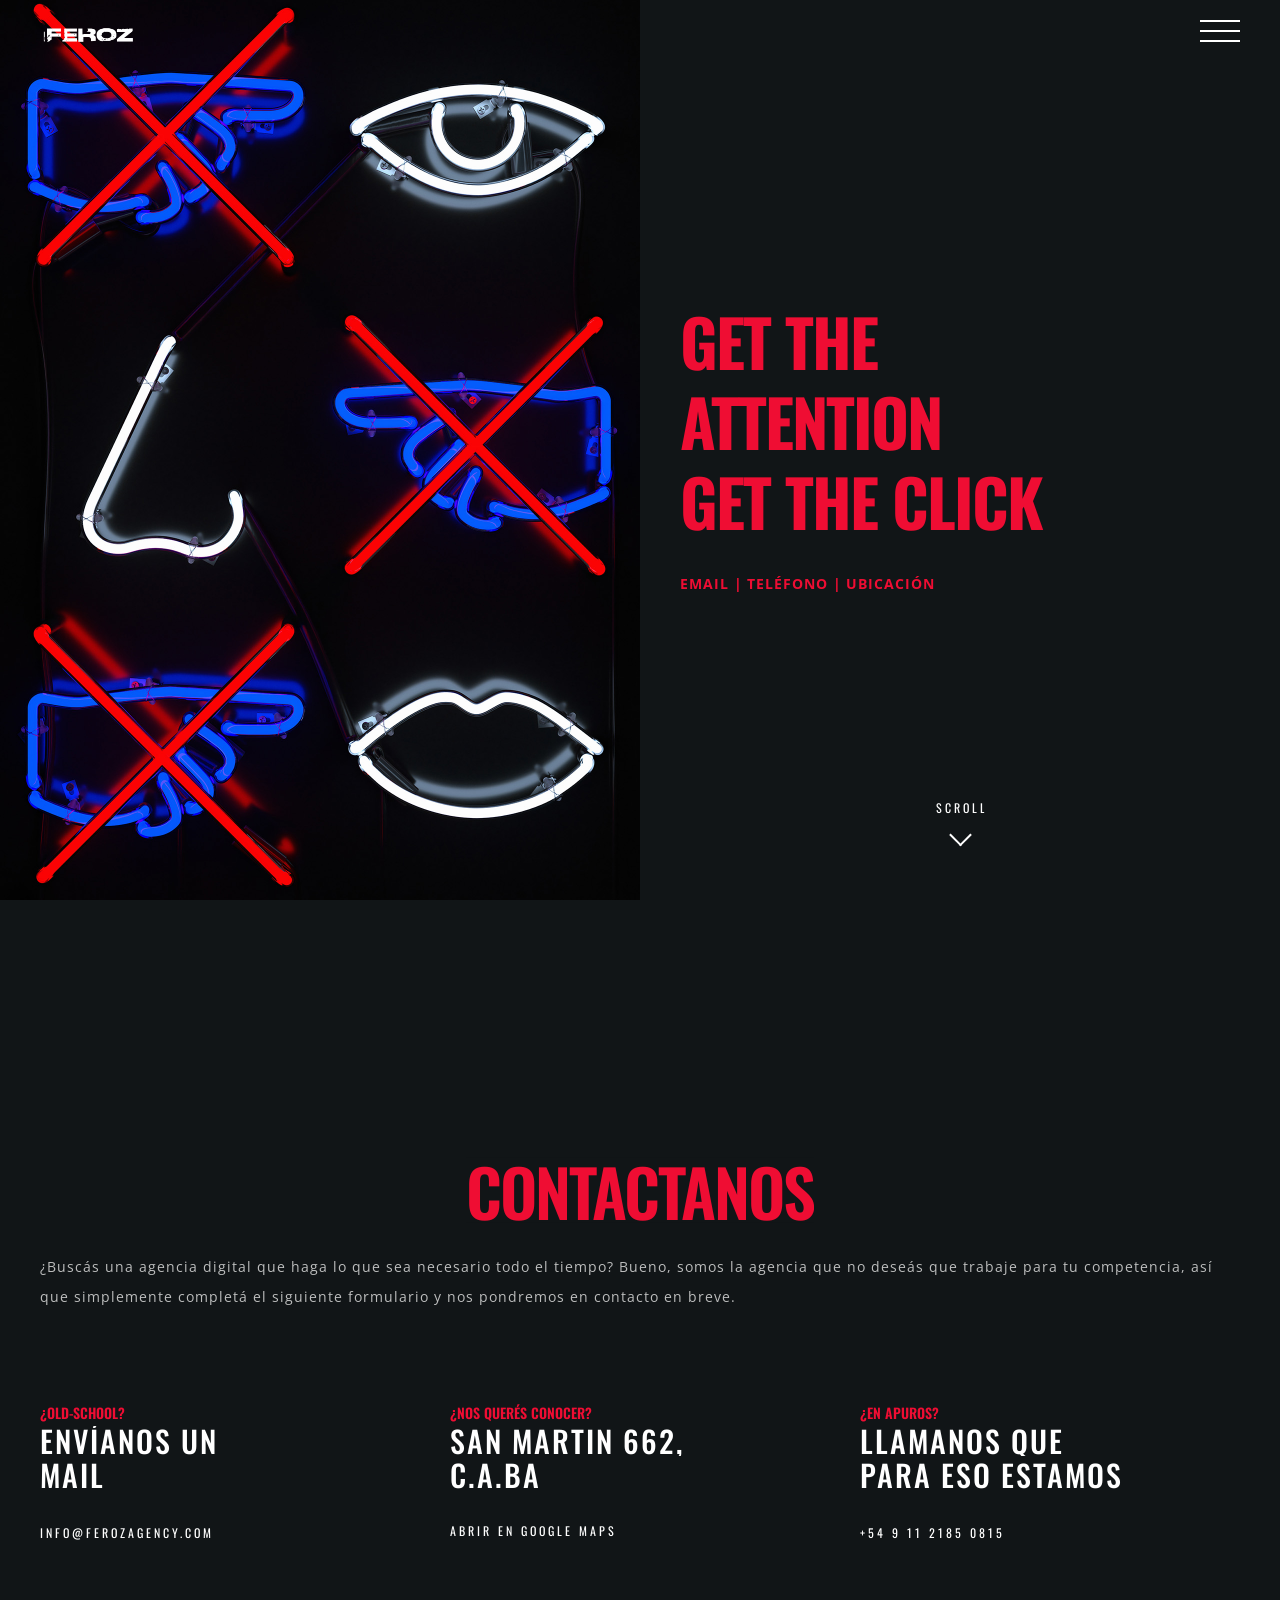
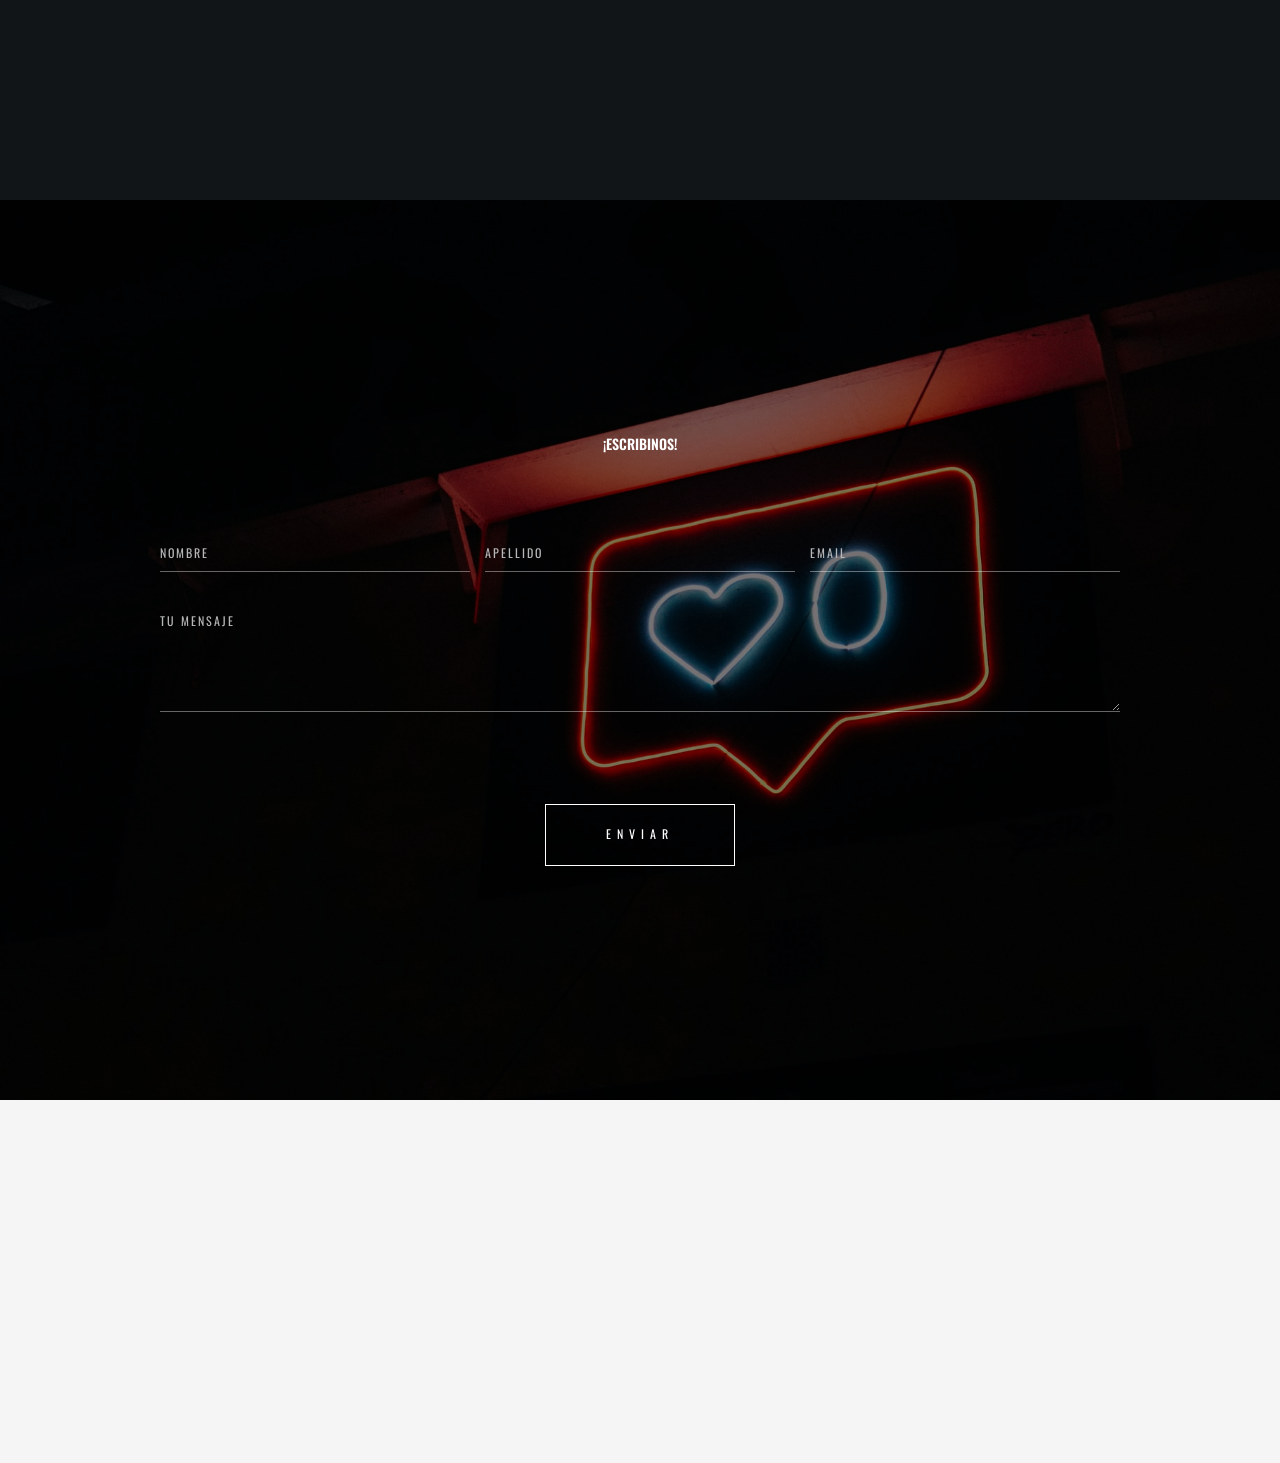
==== commit c297feb5: "varios fixes + hrefs" ====
--- a/contact.html
+++ b/contact.html
@@ -197,7 +197,7 @@
 			</section><!-- flex-min-height-box end -->
 			
 			<!-- contact-form-box start -->
-			<section class="contact-form-box flex-min-height-box" style="background-image:url()">
+			<section class="contact-form-box flex-min-height-box" style="background-image:url(/assets/fondo-contacto.jpg)">
 				<div class="bg-overlay"></div>
 				<!-- flex-min-height-inner start -->
 				<div class="flex-min-height-inner">
@@ -270,9 +270,9 @@
 				<div class="four-columns bottom-padding-60">
 					<div class="content-left-right-margin-10 footer-center-mobile">
 						<ul class="footer-information text-color-4">
-							<li><i class="far fa-envelope"></i><a href="#" class="xsmall-title-oswald">info@ferozagency.com</a></li>
-							<li><i class="fas fa-mobile-alt"></i><a href="#" class="xsmall-title-oswald">+54 911 2185 0815</a></li>
-							<li><i class="fas fa-map-marker-alt"></i><a href="#" class="xsmall-title-oswald text-height-17">San Martín 662,<br><span>Buenos Aires, Argentina.</span></a></li>
+							<li><i class="far fa-envelope"></i><a href="mailto:info@ferozagency.com" class="xsmall-title-oswald">info@ferozagency.com</a></li>
+							<li><i class="fas fa-mobile-alt"></i><a href="#tel:+5491121850815" class="xsmall-title-oswald">+54 911 2185 0815</a></li>
+							<li><i class="fas fa-map-marker-alt"></i><a href="https://goo.gl/maps/7zW4pZgjyuszXwk2A" class="xsmall-title-oswald text-height-17">San Martín 662,<br><span>Buenos Aires, Argentina.</span></a></li>
 						</ul>
 					</div>
 				</div><!-- column end -->
@@ -282,12 +282,12 @@
 						<ul class="footer-social">
 							<li>
 								<div class="flip-btn-box">
-									<a href="#" class="flip-btn pointer-small" data-text="Instagram">Instagram</a>
+									<a href="https://www.instagram.com/feroz.agency/?hl=es-la" class="flip-btn pointer-small" data-text="Instagram">Instagram</a>
 								</div>
 							</li>
 							<li>
 								<div class="flip-btn-box">
-									<a href="#" class="flip-btn pointer-small" data-text="Linkedin">Linkedin</a>
+									<a href="https://www.linkedin.com/company/feroz-digtial-agency/" class="flip-btn pointer-small" data-text="Linkedin">Linkedin</a>
 								</div>
 							</li>
 							
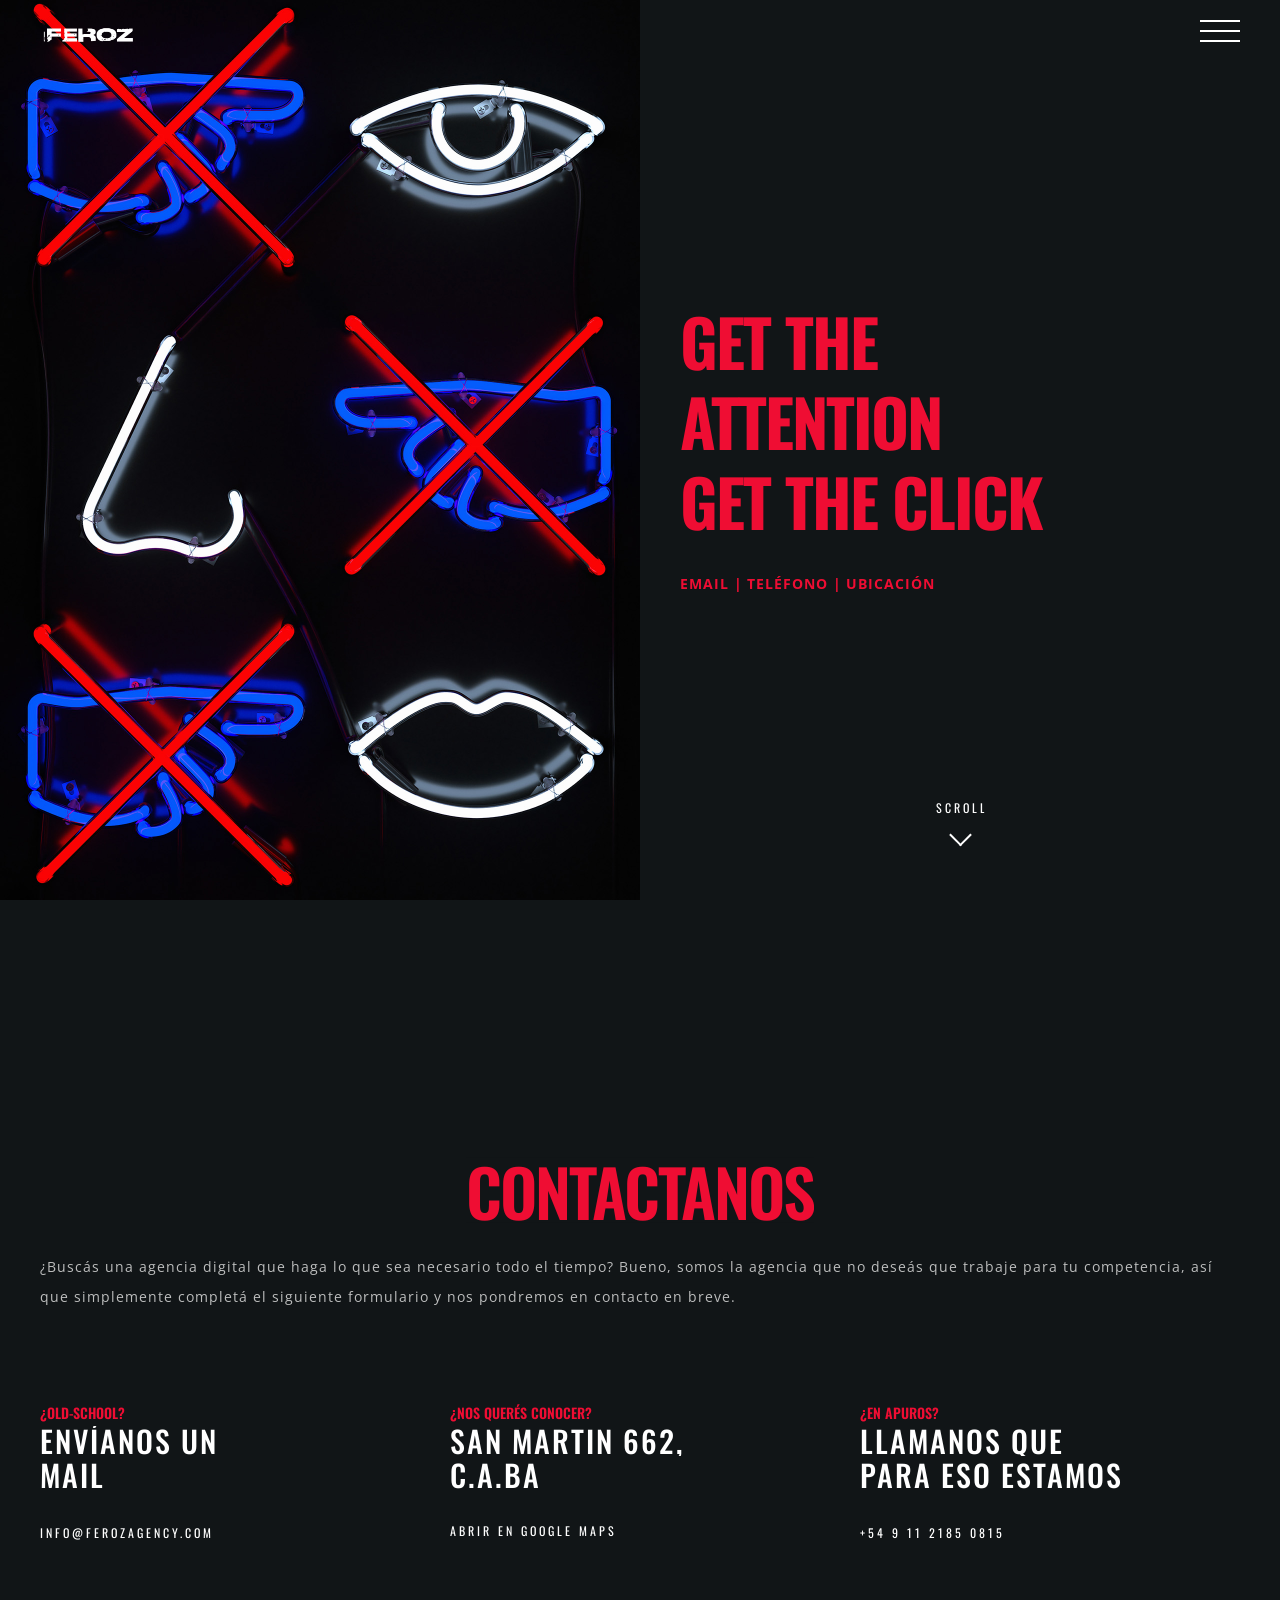
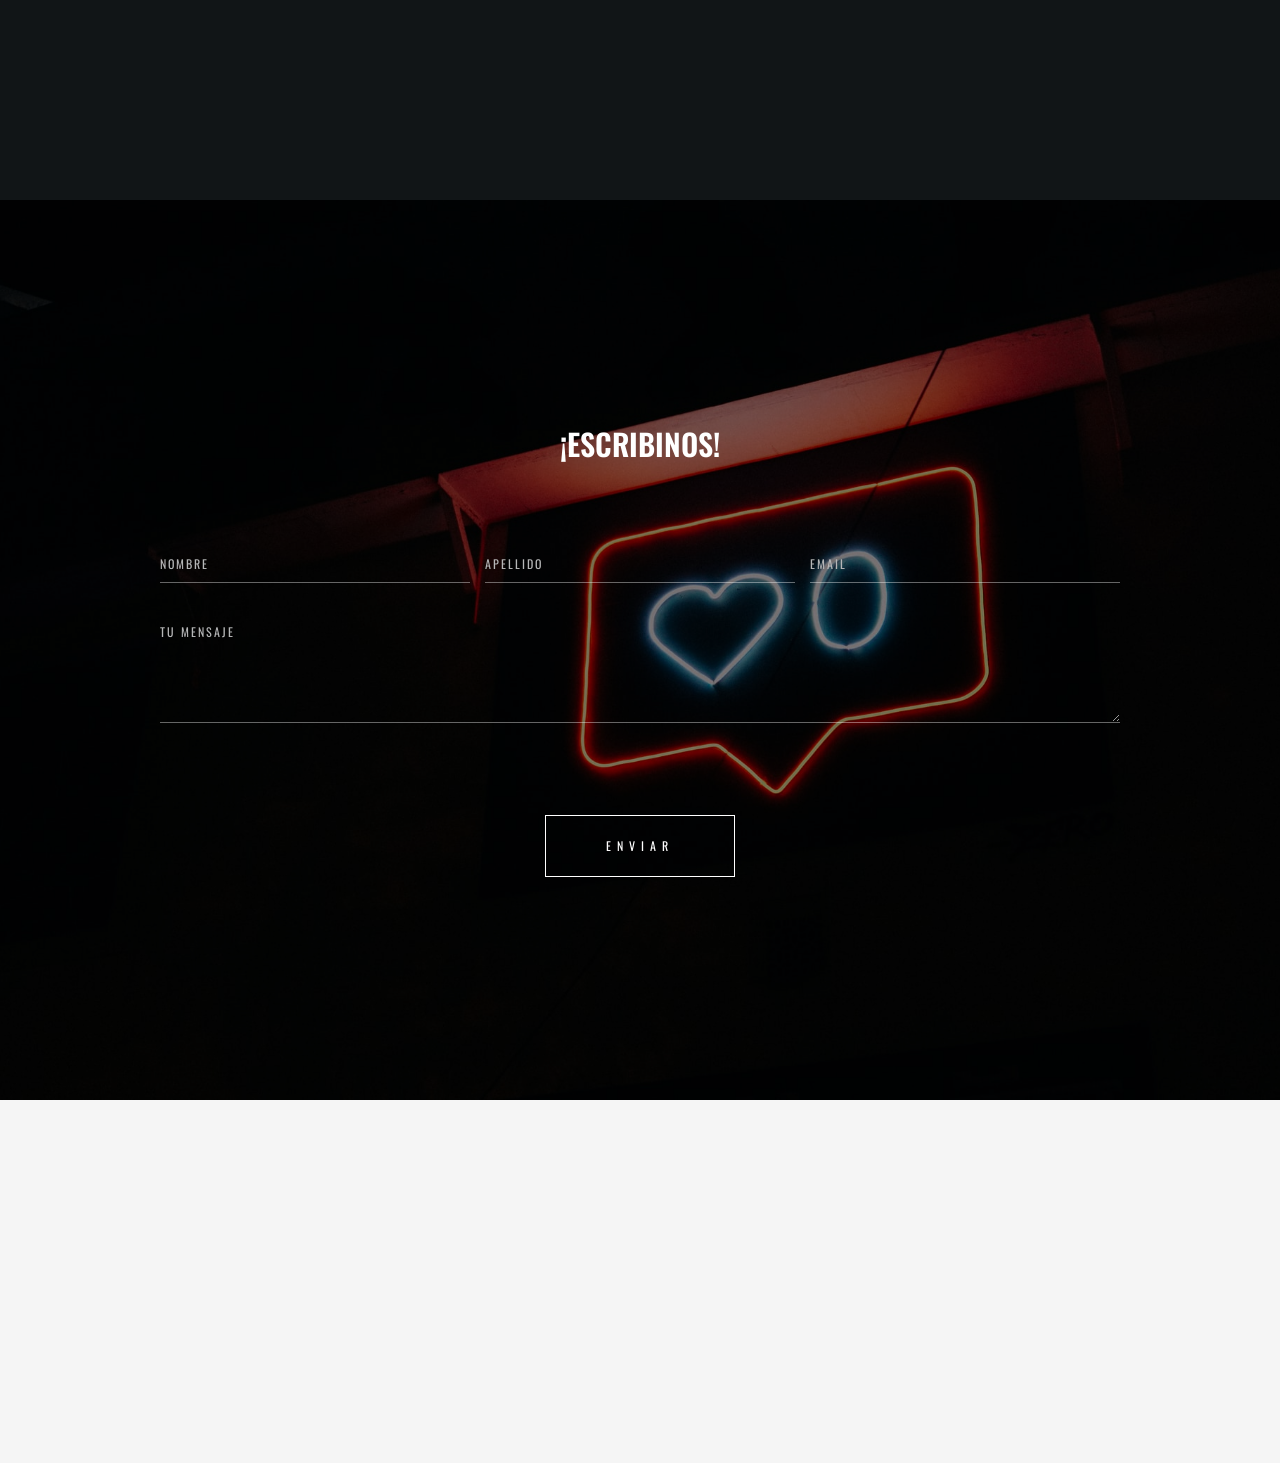
==== commit b4924880: "fixes + imgs en nav + href en portfolio + oregon" ====
--- a/contact.html
+++ b/contact.html
@@ -79,7 +79,7 @@
 				
 			
 				
-				<div class="nav-bg" style="background-image: url(assets/images/backgrounds/pexels-photo-1806031.jpeg);"></div>
+				<div class="nav-bg" style="background-image: url(assets/portadas/portada4.jpg);"></div>
 			</li><!-- nav-box end -->
 			
 			<!-- nav-box start -->
@@ -87,7 +87,7 @@
 				<a href="contact.html" class="animsition-link pointer-large nav-link">
 					<span class="nav-btn active" data-text="Contacto">Contacto</span>
 				</a>
-				<div class="nav-bg" style="background-image: url(assets/images/backgrounds/double-exposure-2390185_1920.jpg);"></div>
+				<div class="nav-bg" style="background-image: url(assets/portadas/portada2.jpg);"></div>
 			</li><!-- nav-box end -->
 			
 		</ul><!-- nav-menu end -->
@@ -203,7 +203,7 @@
 				<div class="flex-min-height-inner">
 					<!-- container start -->
 					<div class="container small top-bottom-padding-120">
-						<h4 class="small-title-oswald text-color-4 text-center">¡Escribinos!</h4>
+						<h4 class="small-title-oswald text-color-4 text-center" style="font-size: 30px;">¡Escribinos!</h4>
 						<!-- flex-container start -->
 						<form class="flex-container top-padding-90"  method="POST" data-netlify="true">
 							<!-- column start -->
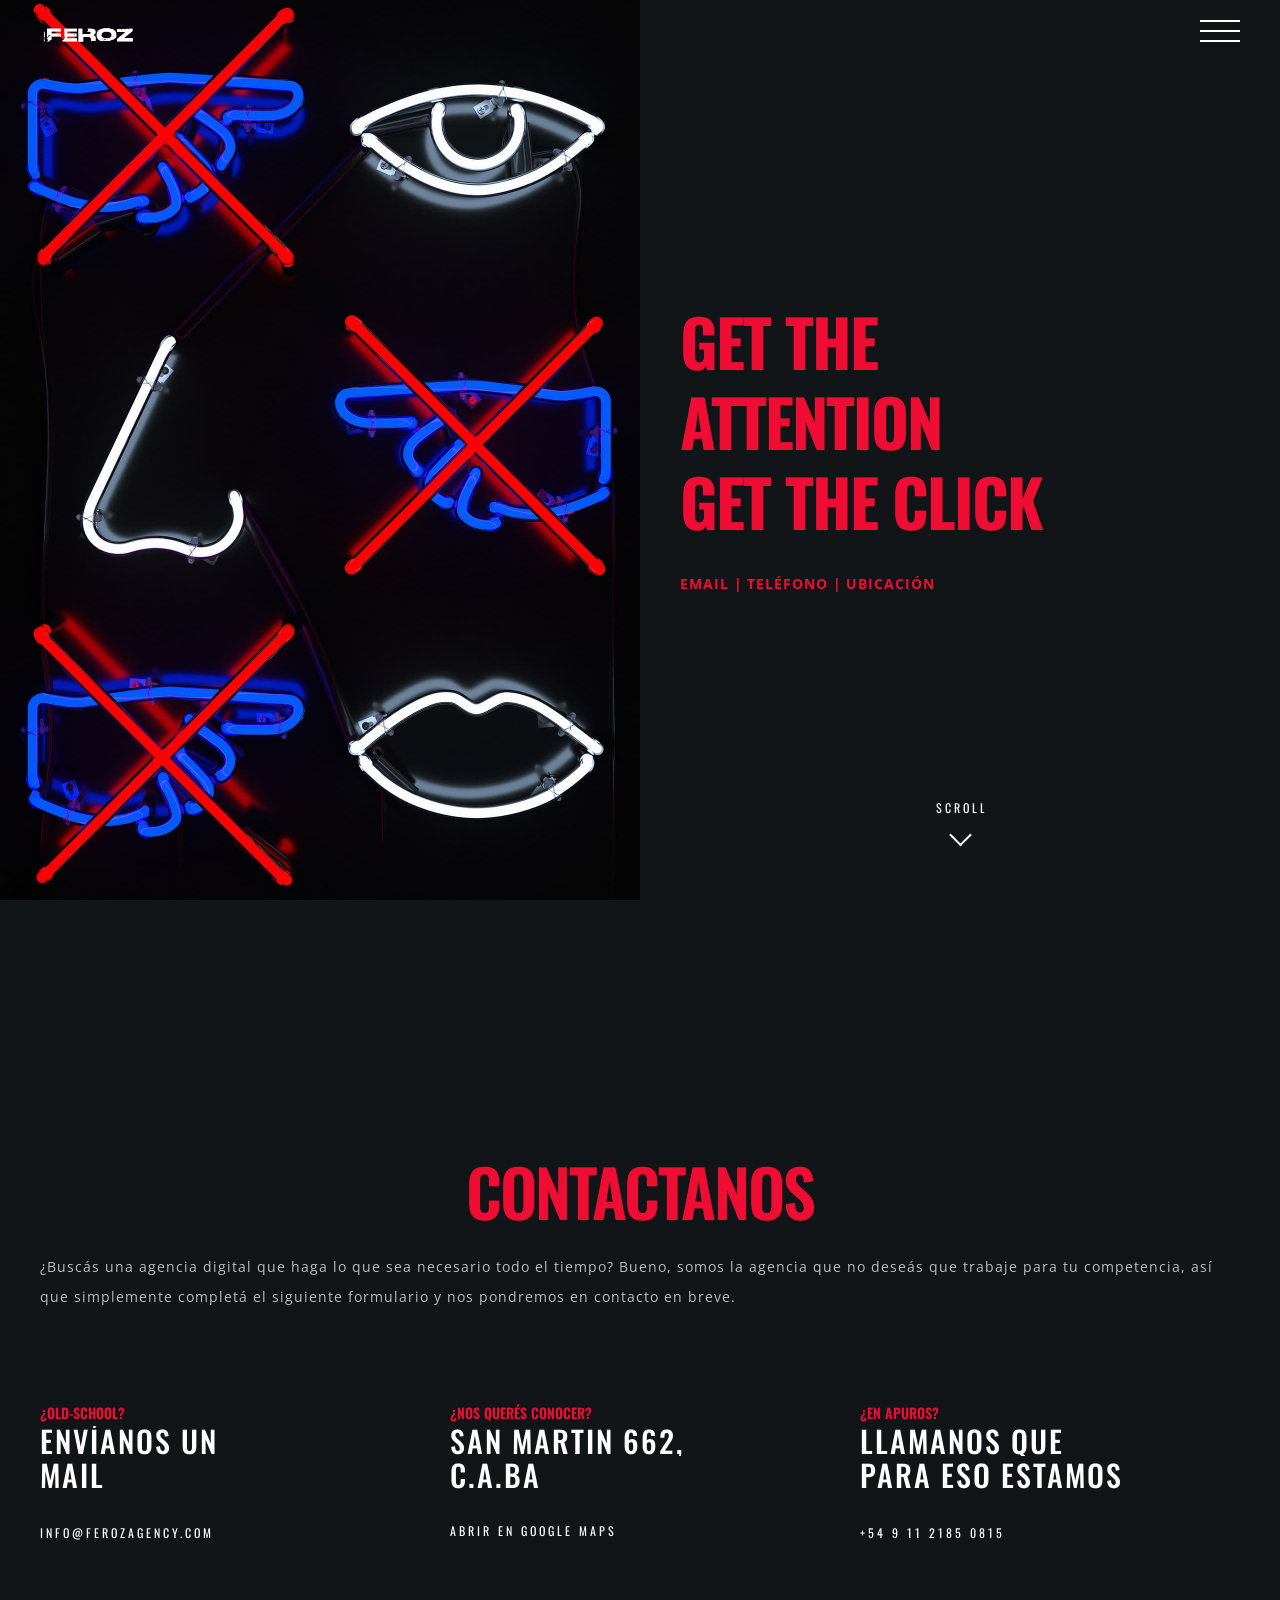
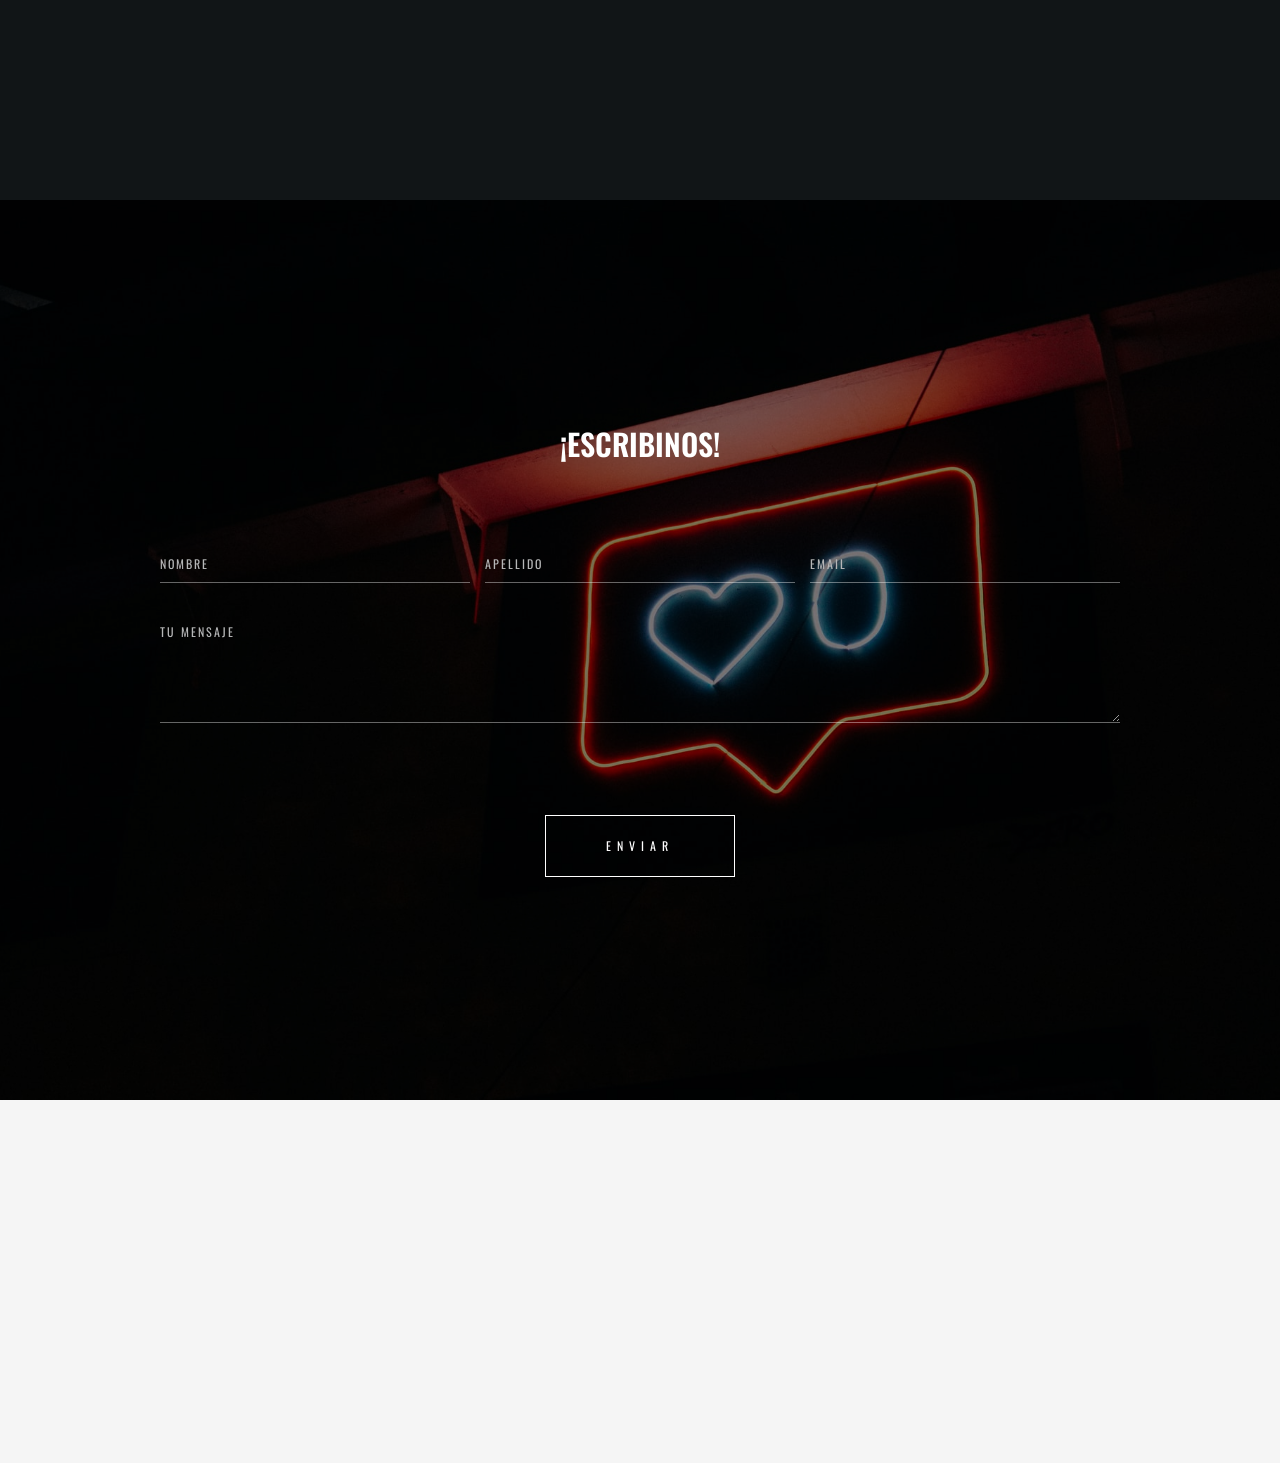
==== commit 282581d4: "mas compresion de imgs" ====
--- a/contact.html
+++ b/contact.html
@@ -79,7 +79,7 @@
 				
 			
 				
-				<div class="nav-bg" style="background-image: url(assets/portadas/portada4.jpg);"></div>
+				<div class="nav-bg" style="background-image: url(assets/portadas-posta/portada4.jpg);"></div>
 			</li><!-- nav-box end -->
 			
 			<!-- nav-box start -->
@@ -87,7 +87,7 @@
 				<a href="contact.html" class="animsition-link pointer-large nav-link">
 					<span class="nav-btn active" data-text="Contacto">Contacto</span>
 				</a>
-				<div class="nav-bg" style="background-image: url(assets/portadas/portada2.jpg);"></div>
+				<div class="nav-bg" style="background-image: url(assets/portadas-posta/portada2.jpg);"></div>
 			</li><!-- nav-box end -->
 			
 		</ul><!-- nav-menu end -->
@@ -98,7 +98,7 @@
 			<!-- page-head start -->
 			<section id="up" class="page-head flex-min-height-box dark-bg-1">
 				<!-- page-head-bg -->
-				<div class="page-head-bg overlay-loading2" style="background-image: url(assets/portadas/portada2.jpg);"></div>
+				<div class="page-head-bg overlay-loading2" style="background-image: url(assets/portadas-posta/portada2.jpg);"></div>
 	<!-- flex-min-height-inner start -->
 	<div class="flex-min-height-inner">
 		<!-- flex-container start -->
@@ -205,7 +205,7 @@
 					<div class="container small top-bottom-padding-120">
 						<h4 class="small-title-oswald text-color-4 text-center" style="font-size: 30px;">¡Escribinos!</h4>
 						<!-- flex-container start -->
-						<form class="flex-container top-padding-90"  method="POST" data-netlify="true">
+						<form class="flex-container top-padding-90" action="thank-you"  method="POST" data-netlify="true">
 							<!-- column start -->
 							<div class="four-columns">
 								<div class="content-right-margin-10">
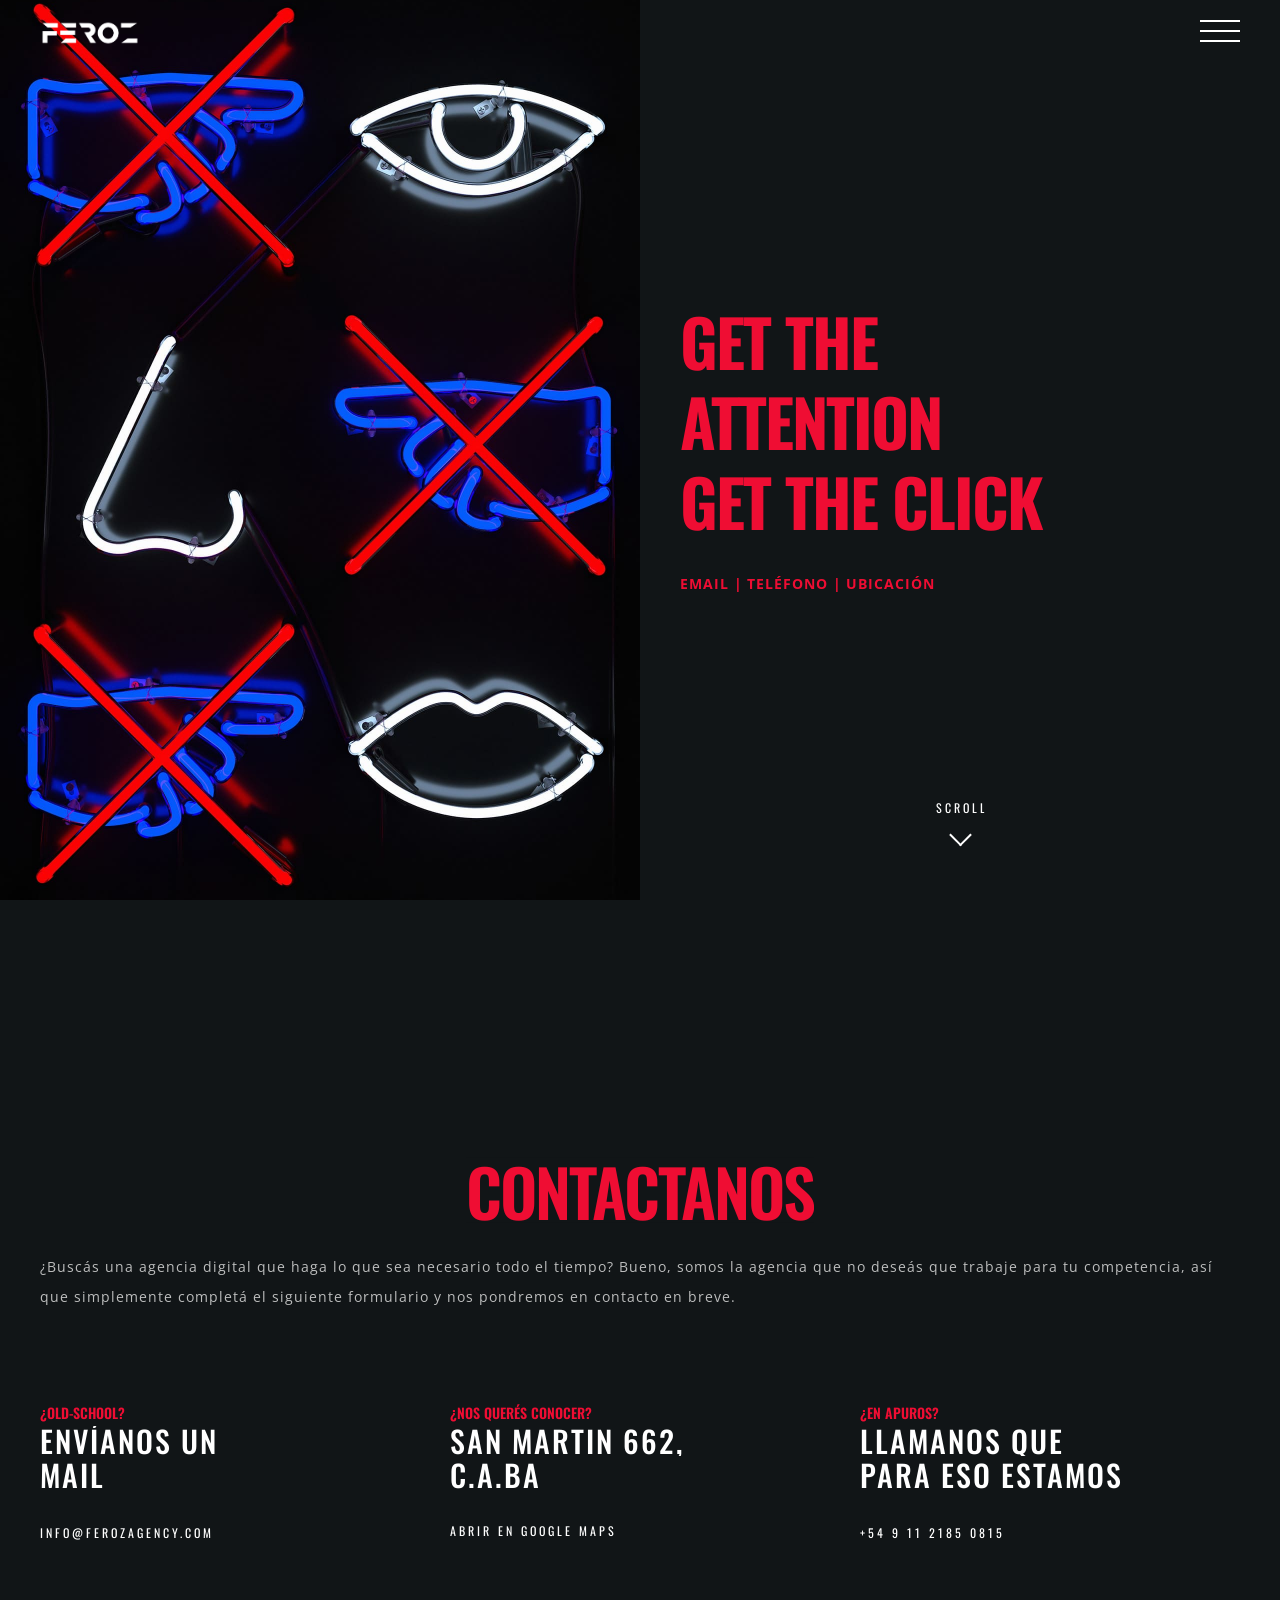
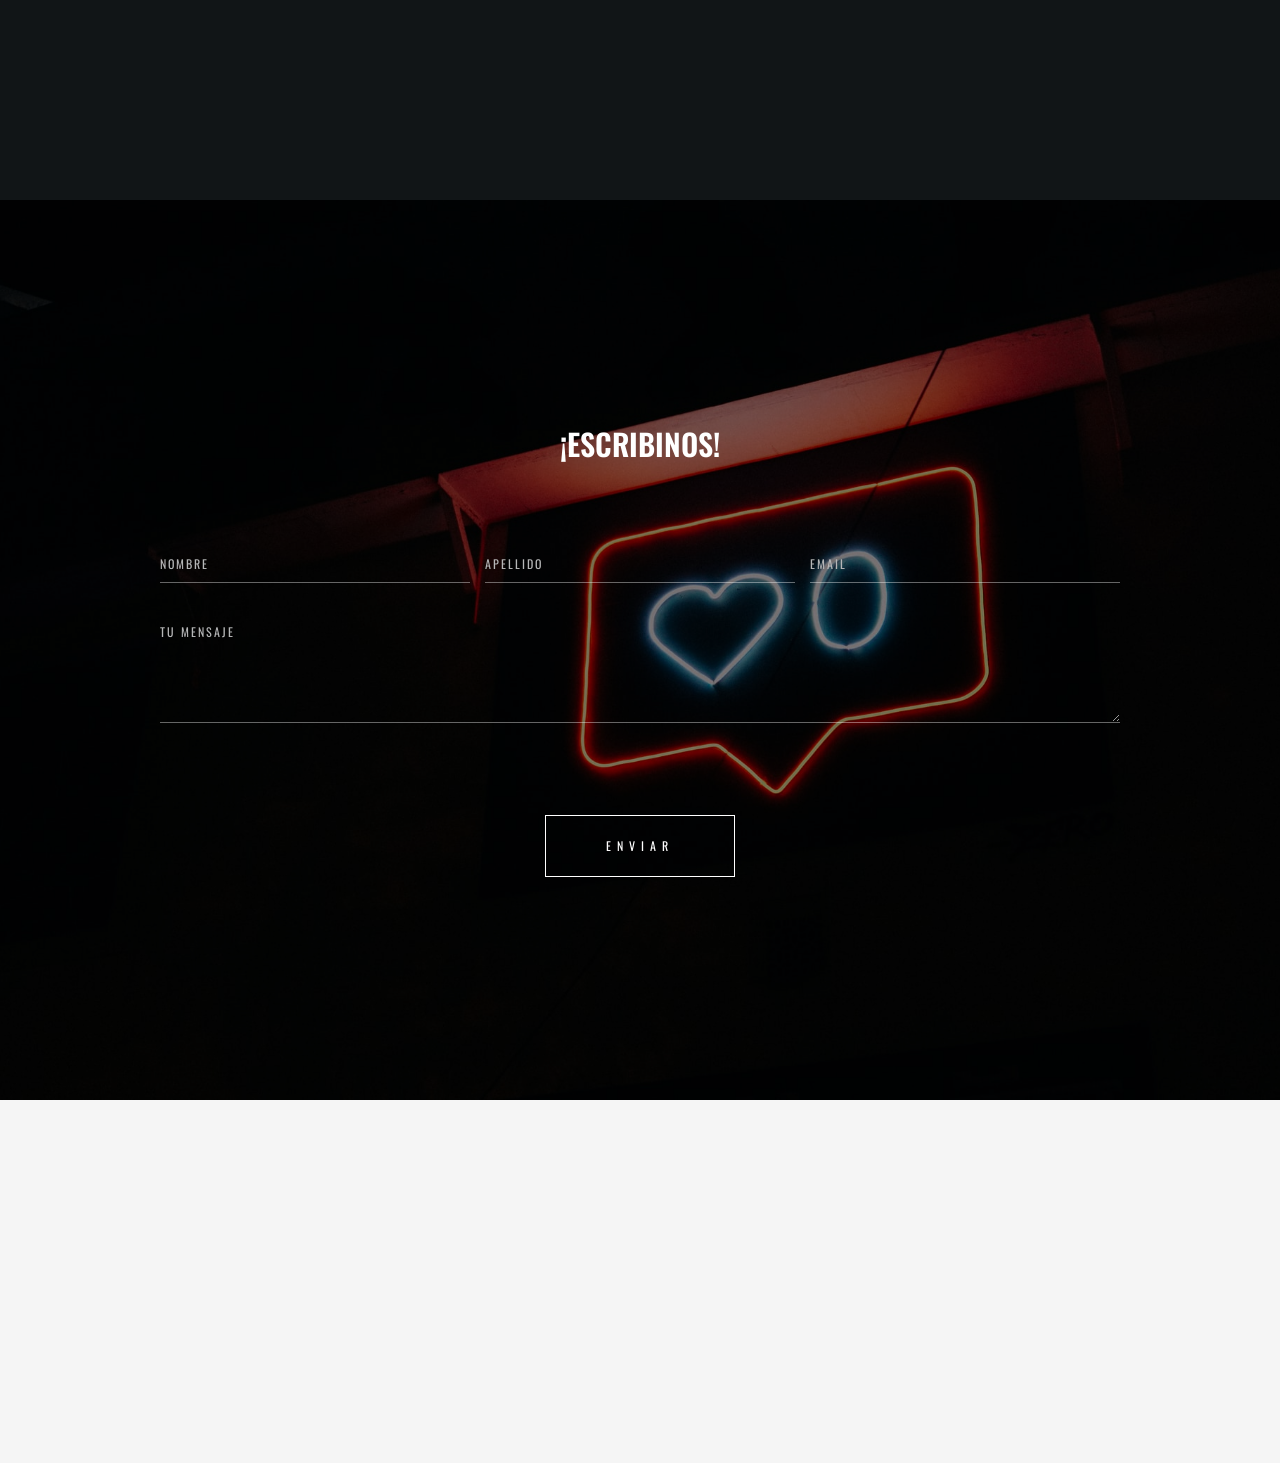
==== commit aeedd2c8: "nuevo logo" ====
--- a/contact.html
+++ b/contact.html
@@ -16,7 +16,7 @@
 	<body class="loader">
 		<!-- loading start -->
 		<div class="loading">
-		    <img class="logo-loading" src="/assets/feroz-blanco.png" alt="logo">
+		    <img class="logo-loading" src="assets/Blanco (1).png" alt="logo">
 			</div>
 			<!-- loading end -->
 	    
@@ -39,8 +39,8 @@
 			    <!-- logo start -->
 				<a href="index.html" class="logo pointer-large animsition-link">
 					<div class="logo-img-box">
-				        <img class="logo-white" src="assets/feroz-blanco.png" alt="logo">
-				        <img class="logo-black" src="assets/feroz-negro.png" alt="logo">
+				        <img class="logo-white" src="assets/Blanco (1).png" alt="logo">
+				        <img class="logo-black" src="assets/Negro.png" alt="logo">
 			        </div>
 		        </a><!-- logo end -->
 		        
@@ -249,7 +249,7 @@
 				<!-- column start -->
 				<div class="two-columns bottom-padding-60">
 					<div class="content-right-margin-10 footer-center-mobile">
-						<img class="footer-logo" src="assets/feroz-blanco.png" alt="logo">
+						<img class="footer-logo" src="assets/Blanco (1).png" alt="logo">
 					</div>
 				</div><!-- column end -->
 				<!-- column start -->
